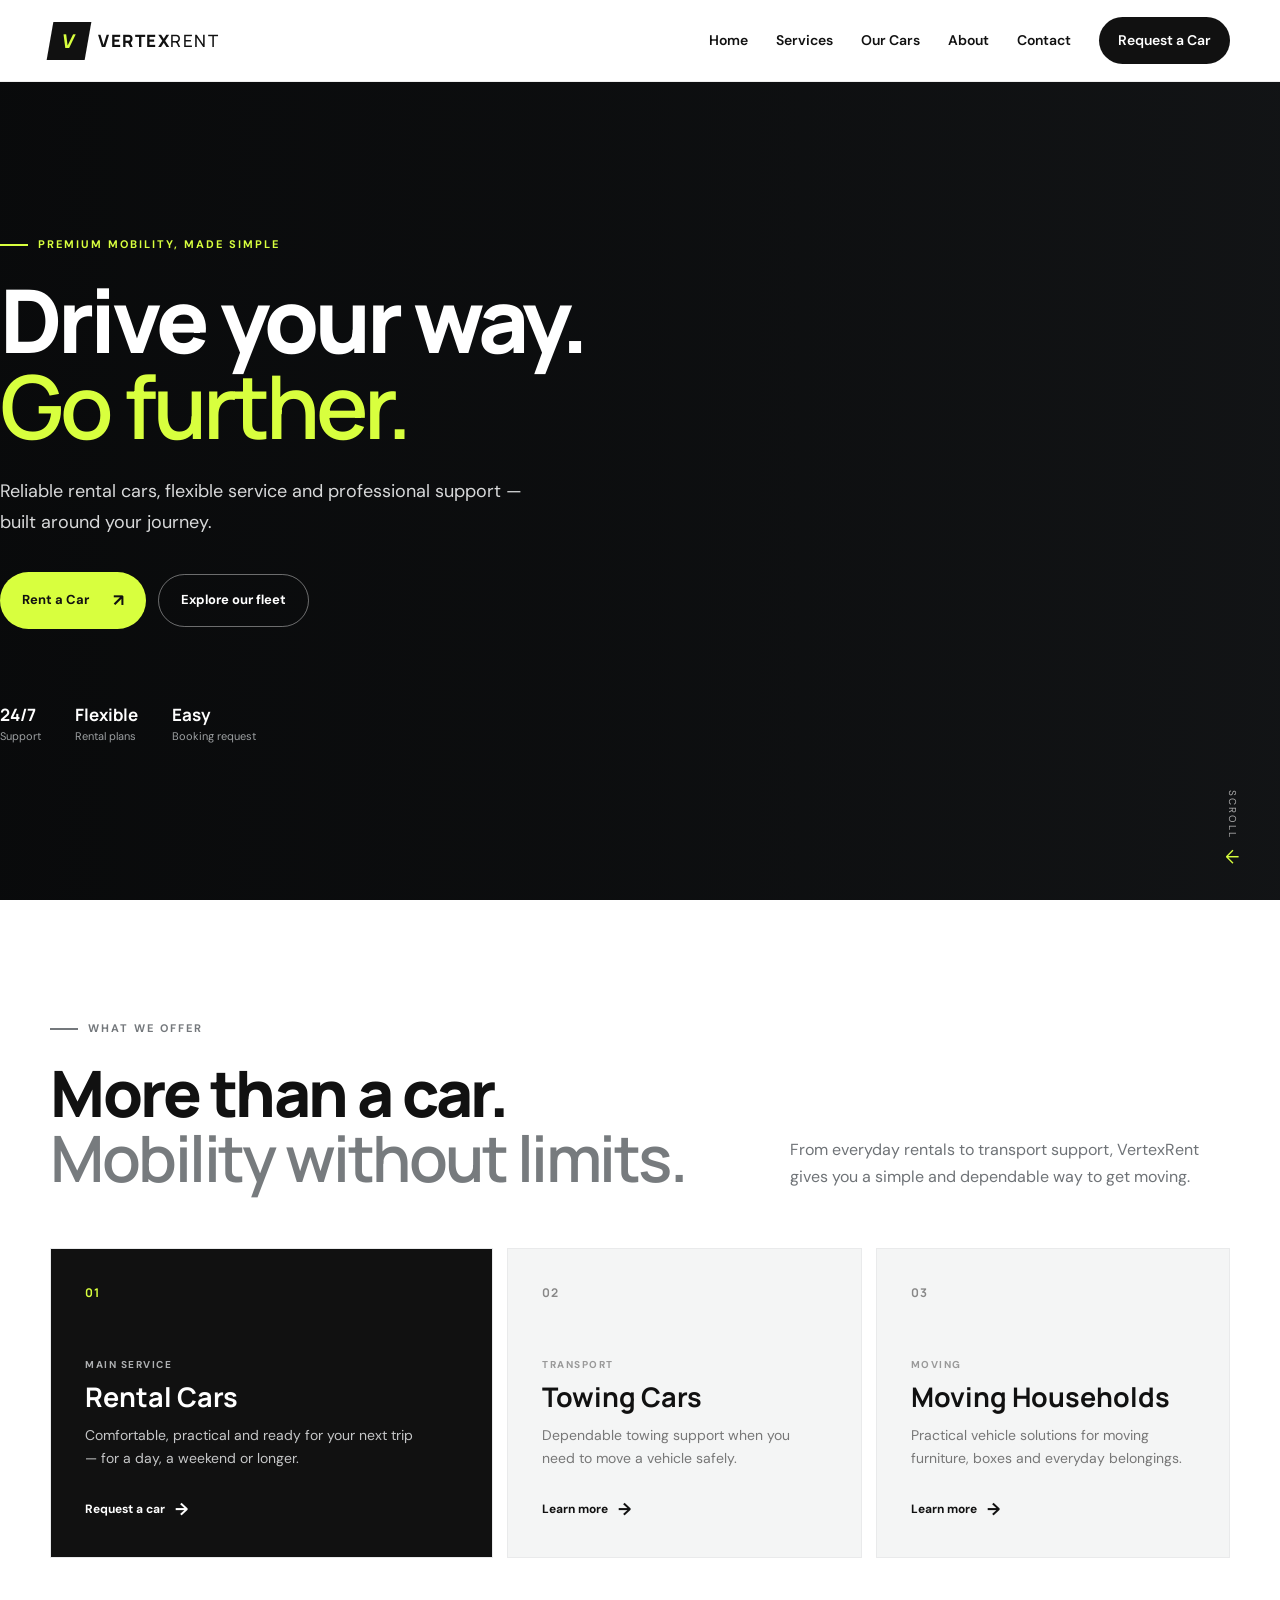
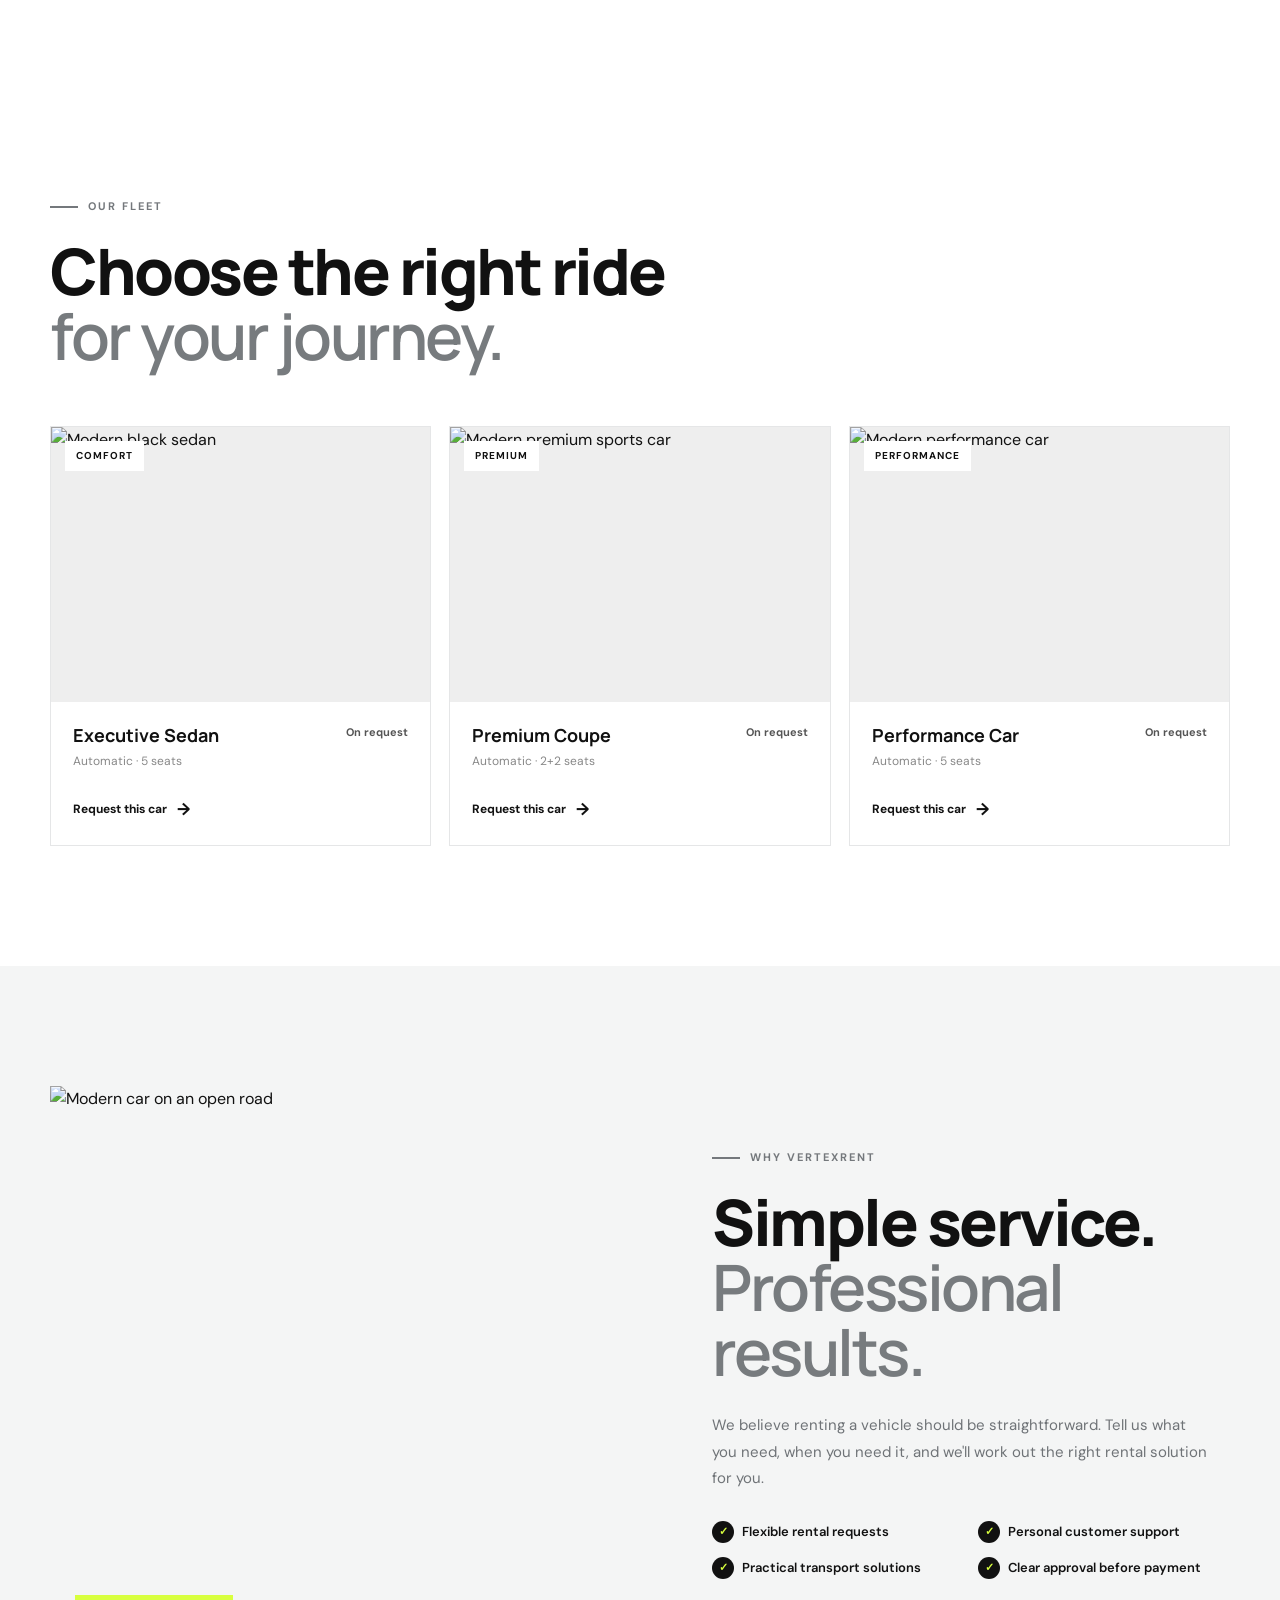
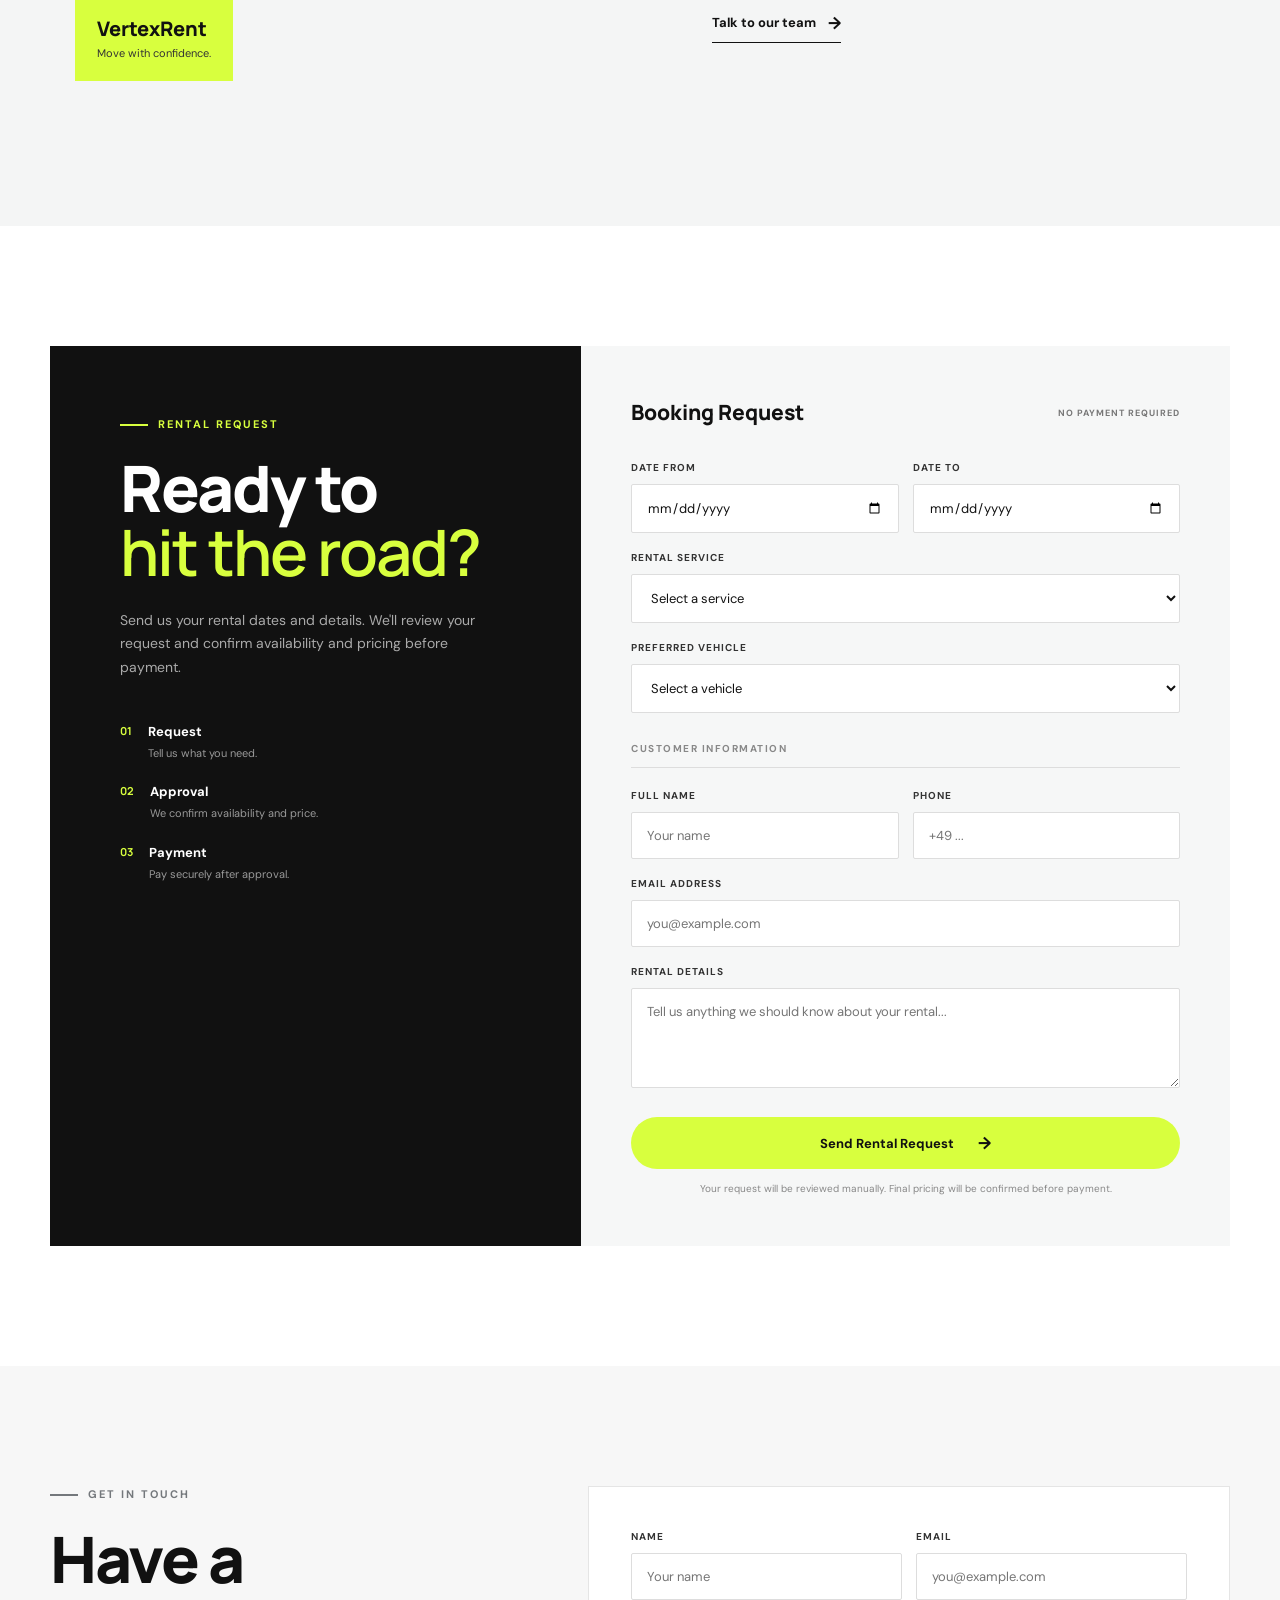
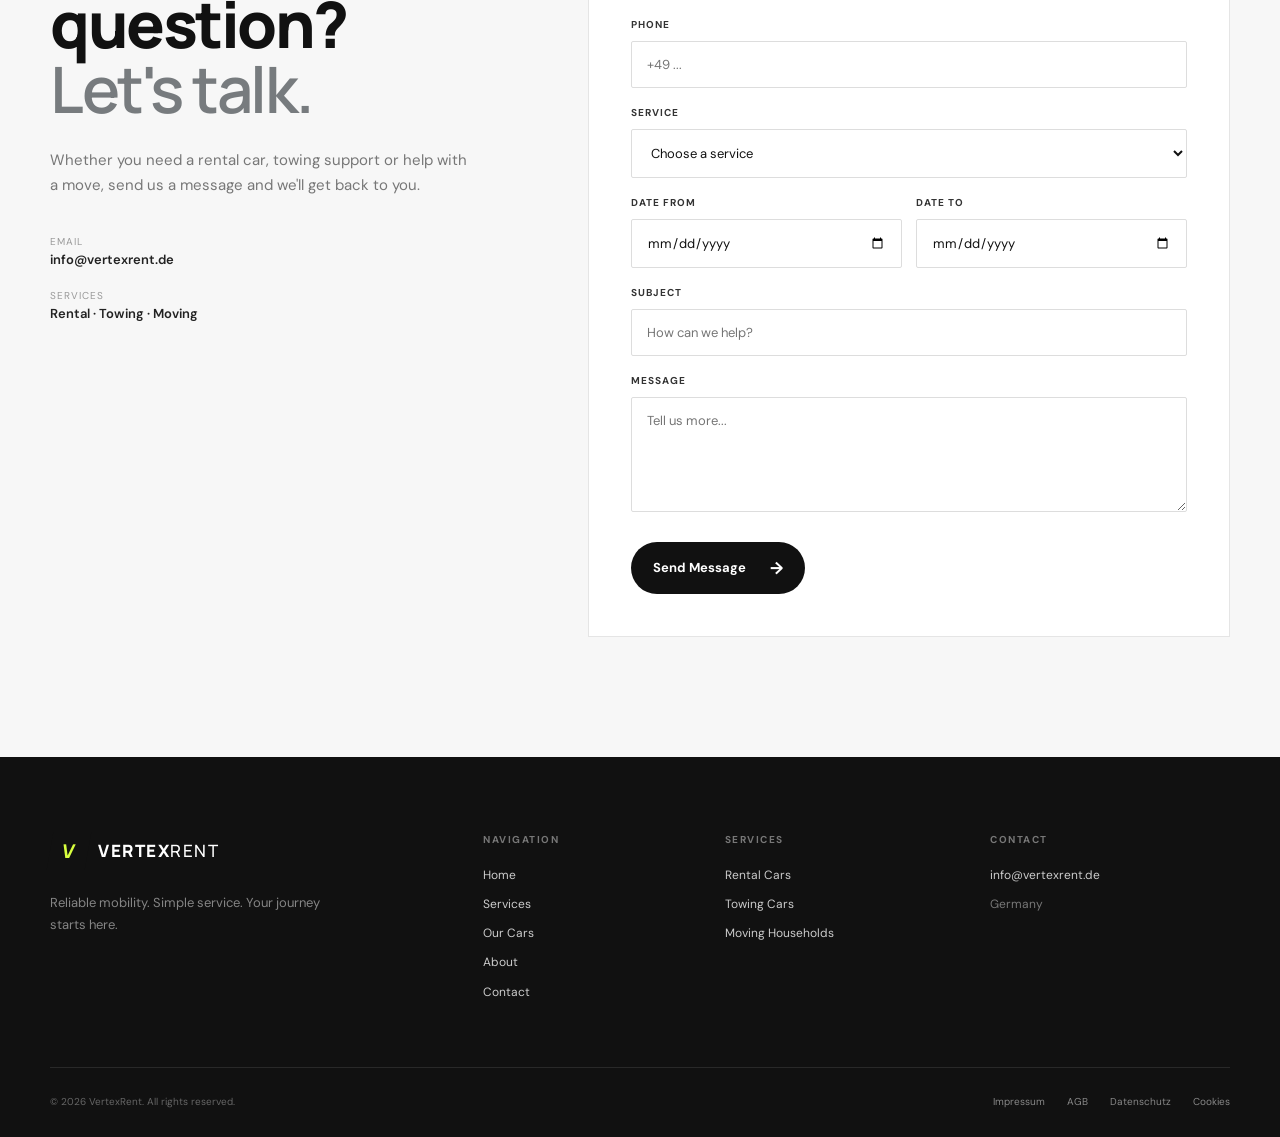
==== index.html @ fc428da4 "Add files via upload" ====
<!DOCTYPE html>
<html lang="en">

<head>

    <!-- 
         BASIC META
     -->

    <meta charset="UTF-8">

    <meta name="viewport"
          content="width=device-width, initial-scale=1.0">

    <meta http-equiv="X-UA-Compatible"
          content="IE=edge">


    <!-- 
         SEO
     -->

    <title>VertexRent | Premium Car Rental & Mobility Services</title>

    <meta name="description"
          content="VertexRent offers reliable car rental, towing and household moving services with flexible rental solutions and professional support.">

    <meta name="keywords"
          content="car rental, rent a car, vehicle rental, towing cars, moving household, VertexRent">

    <meta name="author"
          content="VertexRent">

    <meta name="robots"
          content="index, follow">

    <meta name="googlebot"
          content="index, follow">


    <!-- 
         CANONICAL URL
     -->

    <link rel="canonical"
          href="https://vertexrent.de/">


    <!-- 
         FAVICON
     -->

    <link rel="icon"
          type="image/png"
          href="images/favicon.png">


    <!-- 
         GOOGLE FONTS
     -->

    <link rel="preconnect"
          href="https://fonts.googleapis.com">

    <link rel="preconnect"
          href="https://fonts.gstatic.com"
          crossorigin>

    <link href="https://fonts.googleapis.com/css2?family=DM+Sans:wght@400;500;600;700&family=Manrope:wght@600;700;800&display=swap"
          rel="stylesheet">


    <!-- 
         OPEN GRAPH
         Facebook / WhatsApp / LinkedIn
          -->

    <meta property="og:type"
          content="website">

    <meta property="og:title"
          content="VertexRent | Premium Car Rental & Mobility Services">

    <meta property="og:description"
          content="Reliable car rental, towing and moving services from VertexRent.">

    <meta property="og:url"
          content="https://vertexrent.de/">

    <meta property="og:site_name"
          content="VertexRent">

    <meta property="og:image"
          content="https://vertexrent.de/images/og-image.jpg">


    <!--  TWITTER / X CARD -->

    <meta name="twitter:card"
          content="summary_large_image">

    <meta name="twitter:title"
          content="VertexRent | Premium Car Rental & Mobility Services">

    <meta name="twitter:description"
          content="Reliable car rental, towing and moving services from VertexRent.">

    <meta name="twitter:image"
          content="https://vertexrent.de/images/og-image.jpg">


    <!-- 
         WEBSITE CSS
    -->

    <link rel="stylesheet"
          href="style.css">

    <link rel="stylesheet"
          href="responsive.css">

</head>


<body>

    <!-- Website content will be added here -->
  <!-- =========================
         HEADER
    ========================== -->

    <header class="site-header">

        <div class="container nav-wrapper">

            <!-- Logo -->
            <a href="#home" class="logo" aria-label="VertexRent Home">

                <span class="logo-mark">V</span>

                <span class="logo-text">
                    VERTEX<span>RENT</span>
                </span>

            </a>


            <!-- Navigation -->
            <nav class="main-nav" aria-label="Main Navigation">

                <a href="#home">Home</a>

                <a href="#services">Services</a>

                <a href="#fleet">Our Cars</a>

                <a href="#about">About</a>

                <a href="#contact">Contact</a>

                <a href="#booking" class="nav-cta">
                    Request a Car
                </a>

            </nav>


            <!-- Mobile Menu Button -->
            <button
                class="menu-toggle"
                type="button"
                aria-label="Open navigation menu"
                aria-expanded="false">

                <span></span>
                <span></span>
                <span></span>

            </button>

        </div>

    </header>


     <!-- =========================
         MAIN CONTENT
    ========================== -->

    <main id="main-content">

     <section class="hero" id="home">

        <!-- Background Image -->
        <div class="hero-background"></div>


        <div class="container hero-container">

            <div class="hero-content">

                <!-- Small Label -->
                <p class="eyebrow hero-eyebrow">
                    <span></span>
                    Premium mobility, made simple
                </p>


                <!-- Main Heading -->
                <h1>
                    Drive your way.
                    <br>
                    <em>Go further.</em>
                </h1>


                <!-- Description -->
                <p class="hero-description">
                    Reliable rental cars, flexible service and
                    professional support — built around your journey.
                </p>


                <!-- Buttons -->
                <div class="hero-actions">

                    <a href="#booking" class="btn btn-primary">
                        Rent a Car
                        <span>↗</span>
                    </a>

                    <a href="#fleet" class="btn btn-outline">
                        Explore our fleet
                    </a>

                </div>


                <!-- Trust Information -->
                <div class="hero-trust">

                    <div class="trust-item">

                        <strong>24/7</strong>

                        <span>
                            Support
                        </span>

                    </div>


                    <div class="trust-item">

                        <strong>Flexible</strong>

                        <span>
                            Rental plans
                        </span>

                    </div>


                    <div class="trust-item">

                        <strong>Easy</strong>

                        <span>
                            Booking request
                        </span>

                    </div>

                </div>

            </div>

        </div>


        <!-- Scroll Indicator -->

        <div class="hero-scroll">

            <span>SCROLL</span>

            <strong>↓</strong>

        </div>

    </section>


    <!-- =========================
     SERVICES SECTION
========================= -->

<section class="services section" id="services">

    <div class="container">

        <!-- Section Heading -->

        <div class="section-heading services-heading">

            <div>

                <p class="eyebrow">
                    <span></span>
                    What we offer
                </p>

                <h2>
                    More than a car.
                    <br>
                    <em>Mobility without limits.</em>
                </h2>

            </div>


            <p class="section-intro">

                From everyday rentals to transport support,
                VertexRent gives you a simple and dependable
                way to get moving.

            </p>

        </div>


        <!-- Services Cards -->

        <div class="service-grid">


            <!-- Rental Cars -->

            <article class="service-card service-card-main">

                <div class="service-number">
                    01
                </div>


                <div class="service-content">

                    <p class="service-label">
                        Main service
                    </p>

                    <h3>
                        Rental Cars
                    </h3>

                    <p>
                        Comfortable, practical and ready for
                        your next trip — for a day, a weekend
                        or longer.
                    </p>

                    <a href="#booking" class="service-link">
                        Request a car
                        <span>&rarr;</span>
                        
                    </a>

                </div>

            </article>


            <!-- Towing Cars -->

            <article class="service-card">

                <div class="service-number">
                    02
                </div>


                <div class="service-content">

                    <p class="service-label">
                        Transport
                    </p>

                    <h3>
                        Towing Cars
                    </h3>

                    <p>
                        Dependable towing support when you
                        need to move a vehicle safely.
                    </p>

                    <a href="#contact" class="service-link">
                        Learn more
                        <span>&rarr;</span>
                        
                    </a>

                </div>

            </article>


            <!-- Moving Households -->

            <article class="service-card">

                <div class="service-number">
                    03
                </div>


                <div class="service-content">

                    <p class="service-label">
                        Moving
                    </p>

                    <h3>
                        Moving Households
                    </h3>

                    <p>
                        Practical vehicle solutions for moving
                        furniture, boxes and everyday belongings.
                    </p>

                    <a href="#contact" class="service-link">
                        Learn more
                        <span>&rarr;</span>

                    </a>

                </div>

            </article>


        </div>

    </div>

</section>


<!-- =========================
     OUR FLEET SECTION
========================= -->

<section class="fleet section" id="fleet">

    <div class="container">

        <!-- Section Heading -->

        <div class="section-heading">

            <p class="eyebrow">
                <span></span>
                Our Fleet
            </p>

            <h2>
                Choose the right ride
                <br>
                <em>for your journey.</em>
            </h2>

        </div>


        <!-- Cars Grid -->

        <div class="car-grid">


            <!-- Car 01 -->

            <article class="car-card">

                <div class="car-image">

                    <img
                        src="https://images.unsplash.com/photo-1555215695-3004980ad54e?auto=format&fit=crop&w=1200&q=85"
                        alt="Modern black sedan">

                    <span class="car-tag">
                        Comfort
                    </span>

                </div>


                <div class="car-info">

                    <div class="car-main-info">

                        <div>

                            <h3>
                                Executive Sedan
                            </h3>

                            <p>
                                Automatic · 5 seats
                            </p>

                        </div>

                        <span class="car-price">
                            On request
                        </span>

                    </div>


                    <a href="#booking" class="car-link">
                        Request this car
                        <span>→</span>
                    </a>

                </div>

            </article>


            <!-- Car 02 -->

            <article class="car-card">

                <div class="car-image">

                    <img
                        src="https://images.unsplash.com/photo-1542362567-b07e54358753?auto=format&fit=crop&w=1200&q=85"
                        alt="Modern premium sports car">

                    <span class="car-tag">
                        Premium
                    </span>

                </div>


                <div class="car-info">

                    <div class="car-main-info">

                        <div>

                            <h3>
                                Premium Coupe
                            </h3>

                            <p>
                                Automatic · 2+2 seats
                            </p>

                        </div>

                        <span class="car-price">
                            On request
                        </span>

                    </div>


                    <a href="#booking" class="car-link">
                        Request this car
                        <span>→</span>
                    </a>

                </div>

            </article>


            <!-- Car 03 -->

            <article class="car-card">

                <div class="car-image">

                    <img
                        src="https://images.unsplash.com/photo-1503376780353-7e6692767b70?auto=format&fit=crop&w=1200&q=85"
                        alt="Modern performance car">

                    <span class="car-tag">
                        Performance
                    </span>

                </div>


                <div class="car-info">

                    <div class="car-main-info">

                        <div>

                            <h3>
                                Performance Car
                            </h3>

                            <p>
                                Automatic · 5 seats
                            </p>

                        </div>

                        <span class="car-price">
                            On request
                        </span>

                    </div>


                    <a href="#booking" class="car-link">
                        Request this car
                        <span>→</span>
                    </a>

                </div>

            </article>


        </div>

    </div>

</section>


<!-- =========================
     ABOUT SECTION
========================= -->

<section class="about section" id="about">

    <div class="container about-grid">


        <!-- About Image -->

        <div class="about-image">

            <img
                src="https://images.unsplash.com/photo-1492144534655-ae79c964c9d7?auto=format&fit=crop&w=1400&q=85"
                alt="Modern car on an open road">

            <div class="about-badge">

                <strong>VertexRent</strong>

                <span>
                    Move with confidence.
                </span>

            </div>

        </div>


        <!-- About Content -->

        <div class="about-content">

            <p class="eyebrow">

                <span></span>

                Why VertexRent

            </p>


            <h2>

                Simple service.
                <br>

                <em>Professional results.</em>

            </h2>


            <p class="about-description">

                We believe renting a vehicle should be
                straightforward. Tell us what you need,
                when you need it, and we'll work out the
                right rental solution for you.

            </p>


            <!-- Benefits -->

            <ul class="benefits-list">

                <li>

                    <span class="benefit-icon">
                        ✓
                    </span>

                    <span>
                        Flexible rental requests
                    </span>

                </li>


                <li>

                    <span class="benefit-icon">
                        ✓
                    </span>

                    <span>
                        Personal customer support
                    </span>

                </li>


                <li>

                    <span class="benefit-icon">
                        ✓
                    </span>

                    <span>
                        Practical transport solutions
                    </span>

                </li>


                <li>

                    <span class="benefit-icon">
                        ✓
                    </span>

                    <span>
                        Clear approval before payment
                    </span>

                </li>

            </ul>


            <!-- Link -->

            <a href="#contact" class="about-link">

                Talk to our team

                <span>&rarr;</span>

            </a>

        </div>

    </div>

</section>



<!-- =========================
     BOOKING SECTION
========================= -->

<section class="booking section" id="booking">

    <div class="container">

        <div class="booking-box">

            <!-- =========================
                 BOOKING INTRO
            ========================== -->

            <div class="booking-content">

                <p class="eyebrow booking-eyebrow">

                    <span></span>

                    Rental Request

                </p>


                <h2>

                    Ready to
                    <br>

                    <em>hit the road?</em>

                </h2>


                <p class="booking-description">

                    Send us your rental dates and details.
                    We'll review your request and confirm
                    availability and pricing before payment.

                </p>


                <!-- Booking Process -->

                <div class="booking-steps">


                    <div class="booking-step">

                        <span>01</span>

                        <div>

                            <strong>
                                Request
                            </strong>

                            <p>
                                Tell us what you need.
                            </p>

                        </div>

                    </div>


                    <div class="booking-step">

                        <span>02</span>

                        <div>

                            <strong>
                                Approval
                            </strong>

                            <p>
                                We confirm availability
                                and price.
                            </p>

                        </div>

                    </div>


                    <div class="booking-step">

                        <span>03</span>

                        <div>

                            <strong>
                                Payment
                            </strong>

                            <p>
                                Pay securely after approval.
                            </p>

                        </div>

                    </div>


                </div>

            </div>


            <!-- =========================
                 BOOKING FORM
            ========================== -->

            <div class="booking-form-wrapper">

                <form class="booking-form" id="bookingForm">


                    <div class="form-heading">

                        <h3>
                            Booking Request
                        </h3>

                        <span>
                            No payment required
                        </span>

                    </div>


                    <!-- Dates -->

                    <div class="form-row">

                        <div class="form-group">

                            <label for="date-from">
                                Date From
                            </label>

                            <input
                                type="date"
                                id="date-from"
                                name="date-from"
                                required
                            >

                        </div>


                        <div class="form-group">

                            <label for="date-to">
                                Date To
                            </label>

                            <input
                                type="date"
                                id="date-to"
                                name="date-to"
                                required
                            >

                        </div>

                    </div>


                    <!-- Rental Details -->

                    <div class="form-group">

                        <label for="service">
                            Rental Service
                        </label>

                        <select
                            id="service"
                            name="service"
                            required
                        >

                            <option value="">
                                Select a service
                            </option>

                            <option value="rental-car">
                                Rental Car
                            </option>

                            <option value="towing">
                                Towing Car
                            </option>

                            <option value="moving">
                                Moving Household
                            </option>

                        </select>

                    </div>


                    <div class="form-group">

                        <label for="vehicle">
                            Preferred Vehicle
                        </label>

                        <select
                            id="vehicle"
                            name="vehicle"
                        >

                            <option value="">
                                Select a vehicle
                            </option>

                            <option value="executive-sedan">
                                Executive Sedan
                            </option>

                            <option value="premium-coupe">
                                Premium Coupe
                            </option>

                            <option value="performance-car">
                                Performance Car
                            </option>

                        </select>

                    </div>


                    <!-- Customer Information -->

                    <div class="form-section-title">

                        Customer Information

                    </div>


                    <div class="form-row">

                        <div class="form-group">

                            <label for="customer-name">
                                Full Name
                            </label>

                            <input
                                type="text"
                                id="customer-name"
                                name="customer-name"
                                placeholder="Your name"
                                required
                            >

                        </div>


                        <div class="form-group">

                            <label for="customer-phone">
                                Phone
                            </label>

                            <input
                                type="tel"
                                id="customer-phone"
                                name="customer-phone"
                                placeholder="+49 ..."
                                required
                            >

                        </div>

                    </div>


                    <div class="form-group">

                        <label for="customer-email">
                            Email Address
                        </label>

                        <input
                            type="email"
                            id="customer-email"
                            name="customer-email"
                            placeholder="you@example.com"
                            required
                        >

                    </div>


                    <!-- Additional Details -->

                    <div class="form-group">

                        <label for="rental-details">
                            Rental Details
                        </label>

                        <textarea
                            id="rental-details"
                            name="rental-details"
                            rows="4"
                            placeholder="Tell us anything we should know about your rental..."
                        ></textarea>

                    </div>


                    <!-- Submit -->

                    <button
                        type="submit"
                        class="btn btn-primary booking-submit"
                    >

                        Send Rental Request

                        <span>&rarr;</span>

                    </button>


                    <p class="form-note">

                        Your request will be reviewed manually.
                        Final pricing will be confirmed before payment.

                    </p>


                </form>

            </div>

        </div>

    </div>

</section>


<!-- =========================
     CONTACT SECTION
========================= -->

<section class="contact section" id="contact">

    <div class="container contact-grid">

        <!-- Contact Information -->

        <div class="contact-content">

            <p class="eyebrow">

                <span></span>

                Get in touch

            </p>


            <h2>

                Have a question?
                <br>

                <em>Let's talk.</em>

            </h2>


            <p class="contact-description">

                Whether you need a rental car, towing support
                or help with a move, send us a message and
                we'll get back to you.

            </p>


            <!-- Contact Details -->

            <div class="contact-details">

                <div class="contact-detail">

                    <span>
                        Email
                    </span>

                    <strong>
                        info@vertexrent.de
                    </strong>

                </div>


                <div class="contact-detail">

                    <span>
                        Services
                    </span>

                    <strong>
                        Rental · Towing · Moving
                    </strong>

                </div>

            </div>

        </div>


        <!-- Contact Form -->

        <div class="contact-form-wrapper">

            <form class="contact-form" id="contactForm">


                <!-- Name + Email -->

                <div class="form-row">

                    <div class="form-group">

                        <label for="contact-name">
                            Name
                        </label>

                        <input
                            type="text"
                            id="contact-name"
                            name="name"
                            placeholder="Your name"
                            required
                        >

                    </div>


                    <div class="form-group">

                        <label for="contact-email">
                            Email
                        </label>

                        <input
                            type="email"
                            id="contact-email"
                            name="email"
                            placeholder="you@example.com"
                            required
                        >

                    </div>

                </div>


                <!-- Phone -->

                <div class="form-group">

                    <label for="contact-phone">
                        Phone
                    </label>

                    <input
                        type="tel"
                        id="contact-phone"
                        name="phone"
                        placeholder="+49 ..."
                    >

                </div>


                <!-- Service -->

                <div class="form-group">

                    <label for="contact-service">
                        Service
                    </label>

                    <select
                        id="contact-service"
                        name="service"
                        required
                    >

                        <option value="">
                            Choose a service
                        </option>

                        <option value="rental">
                            Rental Cars
                        </option>

                        <option value="towing">
                            Towing Cars
                        </option>

                        <option value="moving">
                            Moving Households
                        </option>

                    </select>

                </div>


                <!-- Dates -->

                <div class="form-row">

                    <div class="form-group">

                        <label for="contact-date-from">
                            Date From
                        </label>

                        <input
                            type="date"
                            id="contact-date-from"
                            name="date-from"
                        >

                    </div>


                    <div class="form-group">

                        <label for="contact-date-to">
                            Date To
                        </label>

                        <input
                            type="date"
                            id="contact-date-to"
                            name="date-to"
                        >

                    </div>

                </div>


                <!-- Subject -->

                <div class="form-group">

                    <label for="contact-subject">
                        Subject
                    </label>

                    <input
                        type="text"
                        id="contact-subject"
                        name="subject"
                        placeholder="How can we help?"
                    >

                </div>


                <!-- Message -->

                <div class="form-group">

                    <label for="contact-message">
                        Message
                    </label>

                    <textarea
                        id="contact-message"
                        name="message"
                        rows="5"
                        placeholder="Tell us more..."
                    ></textarea>

                </div>


                <!-- Submit -->

                <button
                    type="submit"
                    class="btn btn-dark contact-submit"
                >

                    Send Message

                    <span>&rarr;</span>

                </button>


            </form>

        </div>

    </div>

</section>

    </main>


    <!-- =========================
     FOOTER
========================= -->

<footer class="site-footer">

    <div class="container">


        <!-- Footer Top -->

        <div class="footer-top">


            <!-- Brand -->

            <div class="footer-brand">

                <a href="#home" class="logo footer-logo">

                    <span class="logo-mark">V</span>

                    <span class="logo-text">
                        VERTEX<span>RENT</span>
                    </span>

                </a>


                <p>
                    Reliable mobility.
                    Simple service.
                    Your journey starts here.
                </p>

            </div>


            <!-- Navigation -->

            <div class="footer-column">

                <h4>
                    Navigation
                </h4>

                <a href="#home">
                    Home
                </a>

                <a href="#services">
                    Services
                </a>

                <a href="#fleet">
                    Our Cars
                </a>

                <a href="#about">
                    About
                </a>

                <a href="#contact">
                    Contact
                </a>

            </div>


            <!-- Services -->

            <div class="footer-column">

                <h4>
                    Services
                </h4>

                <a href="#booking">
                    Rental Cars
                </a>

                <a href="#contact">
                    Towing Cars
                </a>

                <a href="#contact">
                    Moving Households
                </a>

            </div>


            <!-- Contact -->

            <div class="footer-column">

                <h4>
                    Contact
                </h4>

                <a href="mailto:info@vertexrent.de">
                    info@vertexrent.de
                </a>

                <span class="footer-muted">
                    Germany
                </span>

            </div>


        </div>


        <!-- Footer Bottom -->

        <div class="footer-bottom">


            <p>
                © 2026 VertexRent.
                All rights reserved.
            </p>


            <!-- Legal -->

            <nav class="legal-links" aria-label="Legal">

                <a href="impressum.html">
                    Impressum
                </a>

                <a href="agb.html">
                    AGB
                </a>

                <a href="datenschutz.html">
                    Datenschutz
                </a>

                <a href="cookies.html">
                    Cookies
                </a>

            </nav>


        </div>

    </div>

</footer>


    <script src="script.js"></script>

</body>

</html>
---- style.css ----
/* ========
   GLOBAL RESET
======== */

* {
    margin: 0;
    padding: 0;
    box-sizing: border-box;
}

html {
    scroll-behavior: smooth;
}

body {
    font-family: "DM Sans", sans-serif;
    color: #111111;
    background: #ffffff;
    line-height: 1.6;
}

a {
    text-decoration: none;
    color: inherit;
}

button {
    font-family: inherit;
}


/* =========
   CONTAINER
========== */

.container {
    width: min(1180px, calc(100% - 48px));
    margin: 0 auto;
}


/* ============
   HEADER
 ===========*/

.site-header {
    width: 100%;
    height: 82px;

    background: #ffffff;

    border-bottom: 1px solid #eeeeee;

    position: sticky;
    top: 0;
    z-index: 1000;
}


/* 
   NAV WRAPPER 
   */

.nav-wrapper {
    height: 100%;

    display: flex;
    align-items: center;
    justify-content: space-between;
}


/* 
   LOGO
 */

.logo {
    display: flex;
    align-items: center;
    gap: 10px;

    font-family: "Manrope", sans-serif;

    font-size: 17px;
    font-weight: 800;

    letter-spacing: 1.5px;
}


/* Logo icon */

.logo-mark {
    width: 38px;
    height: 38px;

    display: grid;
    place-items: center;

    background: #111111;
    color: #d8ff3e;

    font-size: 19px;
    font-weight: 800;

    transform: skew(-10deg);
}


/* Logo text */

.logo-text {
    color: #111111;
}

.logo-text span {
    font-weight: 500;
}


/* 
   DESKTOP NAVIGATION
 */

.main-nav {
    display: flex;
    align-items: center;

    gap: 28px;

    font-size: 14px;
    font-weight: 600;
}

.main-nav a {
    transition: opacity 0.2s ease;
}

.main-nav a:hover {
    opacity: 0.55;
}


/* 
   NAV CTA
 */

.nav-cta {
    background: #111111;
    color: #ffffff;

    padding: 12px 19px;

    border-radius: 100px;

    transition:
        background 0.2s ease,
        transform 0.2s ease;
}

.nav-cta:hover {
    opacity: 1 !important;

    background: #222222;

    transform: translateY(-2px);
}


/* 
   MOBILE MENU BUTTON
*/

.menu-toggle {
    display: none;

    width: 42px;
    height: 42px;

    border: none;
    background: transparent;

    cursor: pointer;

    flex-direction: column;
    align-items: center;
    justify-content: center;

    gap: 5px;
}

.menu-toggle span {
    display: block;

    width: 24px;
    height: 2px;

    background: #111111;

    transition: 0.3s ease;
}


/* =========================
   HERO SECTION
========================= */

.hero {

    position: relative;

    min-height: calc(100vh - 82px);

    display: flex;

    align-items: center;

    overflow: hidden;

    background: #141618;

    color: #ffffff;
}


/* 
   HERO BACKGROUND
*/

.hero-background {

    position: absolute;

    inset: 0;

    background-image:

        linear-gradient(
            90deg,
            rgba(8, 9, 10, 0.90) 0%,
            rgba(8, 9, 10, 0.65) 45%,
            rgba(8, 9, 10, 0.18) 100%
        ),

        url("https://images.unsplash.com/photo-1494905998402-395d579af36f?auto=format&fit=crop&w=2200&q=90");

    background-position: center;

    background-size: cover;

    background-repeat: no-repeat;

    z-index: 0;
}


/* 
   HERO CONTAINER
 */

.hero-container {

    position: relative;

    z-index: 1;

    width: 100%;

    padding-top: 100px;

    padding-bottom: 100px;
}


/* 
   HERO CONTENT
 */

.hero-content {

    max-width: 720px;
}


/* 
   EYEBROW
 */

.eyebrow {

    display: flex;

    align-items: center;

    gap: 10px;

    text-transform: uppercase;

    letter-spacing: 2px;

    font-size: 11px;

    font-weight: 700;

    color: #74787c;

    margin-bottom: 22px;
}


.eyebrow span {

    display: block;

    width: 28px;

    height: 2px;

    background: currentColor;
}


.hero-eyebrow {

    color: #d8ff3e;
}


/* 
   HERO HEADING
 */

.hero h1 {

    font-family: "Manrope", sans-serif;

    font-size: clamp(48px, 7vw, 88px);

    line-height: 0.98;

    letter-spacing: -4px;

    font-weight: 800;

    margin-bottom: 28px;
}


.hero h1 em {

    font-style: normal;

    color: #d8ff3e;

    font-weight: 600;
}


/* 
   HERO DESCRIPTION
 */

.hero-description {

    max-width: 540px;

    font-size: 18px;

    line-height: 1.7;

    color: #d8d9da;

    margin-bottom: 34px;
}


/* 
   HERO BUTTONS
 */

.hero-actions {

    display: flex;

    align-items: center;

    gap: 12px;

    flex-wrap: wrap;
}


.btn {

    display: inline-flex;

    align-items: center;

    justify-content: center;

    gap: 24px;

    border-radius: 100px;

    padding: 15px 22px;

    font-family: "DM Sans", sans-serif;

    font-size: 13px;

    font-weight: 700;

    transition:
        transform 0.25s ease,
        background 0.25s ease,
        box-shadow 0.25s ease;
}


.btn span {

    font-size: 17px;
}


/* Primary */

.btn-primary {

    background: #d8ff3e;

    color: #111111;
}


.btn-primary:hover {

    transform: translateY(-2px);

    box-shadow:
        0 12px 25px rgba(216, 255, 62, 0.18);
}


/* Outline */

.btn-outline {

    border: 1px solid rgba(255, 255, 255, 0.40);

    color: #ffffff;

    background: transparent;
}


.btn-outline:hover {

    background: #ffffff;

    color: #111111;
}


/* 
   HERO TRUST
*/

.hero-trust {

    display: flex;

    gap: 34px;

    margin-top: 72px;
}


.trust-item {

    display: flex;

    flex-direction: column;
}


.trust-item strong {

    font-family: "Manrope", sans-serif;

    font-size: 17px;

    font-weight: 700;
}


.trust-item span {

    font-size: 11px;

    color: #9da0a2;
}


/* 
   SCROLL INDICATOR
 */

.hero-scroll {

    position: absolute;

    right: 34px;

    bottom: 34px;

    z-index: 2;

    display: flex;

    align-items: center;

    gap: 10px;

    color: #aaa;

    font-size: 10px;

    letter-spacing: 2px;

    writing-mode: vertical-rl;
}


.hero-scroll strong {

    color: #d8ff3e;

    font-size: 18px;

    font-weight: 400;
}


/* =========================
   SERVICES SECTION
========================= */

.services {
    background: #ffffff;
}


/* 
   GENERAL SECTION
 */

.section {
    padding: 120px 0;
}


/* 
   SECTION HEADING
 */

.section-heading {
    margin-bottom: 58px;
}


.services-heading {

    display: grid;

    grid-template-columns: 1.2fr 0.8fr;

    gap: 80px;

    align-items: end;
}


.section-heading h2 {

    font-family: "Manrope", sans-serif;

    font-size: clamp(38px, 5vw, 64px);

    line-height: 1.02;

    letter-spacing: -2.5px;

    font-weight: 800;
}


.section-heading h2 em {

    font-style: normal;

    font-weight: 600;

    color: #777b7e;
}


.section-intro {

    color: #6f7377;

    max-width: 430px;

    font-size: 16px;

    line-height: 1.7;
}


/* 
   SERVICE GRID
 */

.service-grid {

    display: grid;

    grid-template-columns:
        1.25fr 1fr 1fr;

    gap: 14px;
}


/* 
   SERVICE CARD
 */

.service-card {

    min-height: 310px;

    padding: 34px;

    background: #f4f5f5;

    border: 1px solid #e9eaeb;

    display: flex;

    flex-direction: column;

    justify-content: space-between;

    transition:
        transform 0.3s ease,
        background 0.3s ease;
}


.service-card:hover {

    transform: translateY(-5px);

    background: #eeeeee;
}


/* 
   MAIN SERVICE CARD
 */

.service-card-main {

    background: #111111;

    color: #ffffff;
}


.service-card-main:hover {

    background: #171717;
}


/* 
   NUMBER
 */

.service-number {

    font-family: "Manrope", sans-serif;

    font-size: 12px;

    font-weight: 700;

    letter-spacing: 1px;

    color: #888888;
}


.service-card-main .service-number {

    color: #d8ff3e;
}


/* 
   SERVICE CONTENT
= */

.service-content {

    margin-top: auto;
}


.service-label {

    text-transform: uppercase;

    letter-spacing: 1.5px;

    font-size: 10px;

    font-weight: 700;

    color: #999999;

    margin-bottom: 8px;
}


.service-card-main .service-label {

    color: #aeb0b2;
}


.service-card h3 {

    font-family: "Manrope", sans-serif;

    font-size: 27px;

    line-height: 1.15;

    margin-bottom: 12px;
}


.service-card p:not(.service-label) {

    max-width: 330px;

    color: #777777;

    font-size: 14px;

    line-height: 1.65;
}


.service-card-main p:not(.service-label) {

    color: #c6c7c8;
}


/* 
   SERVICE LINK
 */

.service-link {

    display: inline-flex;

    align-items: center;

    gap: 10px;

    margin-top: 26px;

    font-size: 12px;

    font-weight: 700;
}


.service-link span {

    font-size: 17px;

    transition: transform 0.2s ease;
}


.service-link:hover span {

    transform: translateX(5px);
}


/* =========================
   FLEET SECTION
========================= */

.fleet {
    background: #ffffff;
}


/* =========================
   CAR GRID
========================= */

.car-grid {

    display: grid;

    grid-template-columns:
        repeat(3, 1fr);

    gap: 18px;
}


/* 
   CAR CAR 
   */


.car-card {

    background: #ffffff;

    border: 1px solid #e5e6e7;

    overflow: hidden;

    transition:
        transform 0.3s ease,
        box-shadow 0.3s ease;
}


.car-card:hover {

    transform: translateY(-5px);

    box-shadow:
        0 15px 35px rgba(0, 0, 0, 0.08);
}


/* 
   CAR IMAGE
 */

.car-image {

    height: 275px;

    position: relative;

    overflow: hidden;

    background: #eeeeee;
}


.car-image img {

    width: 100%;

    height: 100%;

    object-fit: cover;

    transition:
        transform 0.5s ease;
}


.car-card:hover .car-image img {

    transform: scale(1.05);
}


/* 
   CAR TAG
*/

.car-tag {

    position: absolute;

    top: 14px;

    left: 14px;

    background: #ffffff;

    color: #111111;

    padding: 7px 11px;

    font-size: 10px;

    text-transform: uppercase;

    letter-spacing: 1px;

    font-weight: 700;
}


/* 
   CAR INFO
 */

.car-info {

    padding: 22px;
}


.car-main-info {

    display: flex;

    justify-content: space-between;

    align-items: flex-start;

    gap: 15px;
}


.car-info h3 {

    font-family: "Manrope", sans-serif;

    font-size: 18px;

    line-height: 1.3;
}


.car-info p {

    font-size: 12px;

    color: #888888;

    margin-top: 4px;
}


.car-price {

    font-size: 11px;

    font-weight: 700;

    white-space: nowrap;

    color: #555555;
}


/* 
   CAR LINK
 */

.car-link {

    display: inline-flex;

    align-items: center;

    gap: 10px;

    margin-top: 25px;

    font-size: 12px;

    font-weight: 700;
}


.car-link span {

    font-size: 17px;

    transition:
        transform 0.2s ease;
}


.car-link:hover span {

    transform: translateX(5px);
}


/* =========================
   ABOUT SECTION
========================= */

.about {

    background: #f4f5f5;
}


/* 
   ABOUT GRID
 */

.about-grid {

    display: grid;

    grid-template-columns:
        1.05fr 0.95fr;

    gap: 90px;

    align-items: center;
}


/*
   ABOUT IMAGE
*/

.about-image {

    height: 620px;

    position: relative;

    overflow: hidden;
}


.about-image img {

    width: 100%;

    height: 100%;

    object-fit: cover;
}


/* 
   IMAGE BADGE
*/

.about-badge {

    position: absolute;

    left: 25px;

    bottom: 25px;

    background: #d8ff3e;

    padding: 18px 22px;

    display: flex;

    flex-direction: column;
}


.about-badge strong {

    font-family: "Manrope", sans-serif;

    font-size: 20px;

    font-weight: 800;
}


.about-badge span {

    font-size: 11px;

    color: #333333;
}


/* 
   ABOUT CONTENT
 */

.about-content h2 {

    font-family: "Manrope", sans-serif;

    font-size: clamp(38px, 5vw, 64px);

    line-height: 1.02;

    letter-spacing: -2.5px;

    font-weight: 800;
}


.about-content h2 em {

    font-style: normal;

    color: #777b7e;

    font-weight: 600;
}


.about-description {

    max-width: 500px;

    color: #6f7377;

    margin: 28px 0;

    font-size: 15px;

    line-height: 1.75;
}


/*
   BENEFITS
 */

.benefits-list {

    list-style: none;

    display: grid;

    grid-template-columns: 1fr 1fr;

    gap: 14px;

    margin: 30px 0;
}


.benefits-list li {

    display: flex;

    align-items: center;

    font-size: 13px;

    font-weight: 600;
}


.benefit-icon {

    width: 22px;

    height: 22px;

    flex-shrink: 0;

    display: grid;

    place-items: center;

    margin-right: 8px;

    border-radius: 50%;

    background: #111111;

    color: #d8ff3e;

    font-size: 11px;
}


/* 
   ABOUT LINK
 */

.about-link {

    display: inline-flex;

    align-items: center;

    gap: 12px;

    font-size: 13px;

    font-weight: 700;

    border-bottom: 1px solid #111111;

    padding-bottom: 5px;
}


.about-link span {

    font-size: 17px;

    transition:
        transform 0.2s ease;
}


.about-link:hover span {

    transform: translateX(5px);
}


/* =========================
   BOOKING SECTION
========================= */

.booking {
    background: #ffffff;
}


/* =========================
   BOOKING BOX
========================= */

.booking-box {

    display: grid;

    grid-template-columns:
        0.9fr 1.1fr;

    background: #111111;

    color: #ffffff;

    overflow: hidden;
}


/* 
   BOOKING CONTENT
 */

.booking-content {

    padding: 70px;
}


.booking-eyebrow {
    color: #d8ff3e;
}


.booking-content h2 {

    font-family: "Manrope", sans-serif;

    font-size: clamp(42px, 5vw, 66px);

    line-height: 1;

    letter-spacing: -2px;

    font-weight: 800;
}


.booking-content h2 em {

    font-style: normal;

    color: #d8ff3e;

    font-weight: 600;
}


.booking-description {

    max-width: 400px;

    color: #aaaaaa;

    margin: 25px 0 42px;

    font-size: 14px;

    line-height: 1.7;
}


/* 
   BOOKING STEPS
 */

.booking-steps {

    display: flex;

    flex-direction: column;

    gap: 20px;
}


.booking-step {

    display: flex;

    align-items: flex-start;

    gap: 16px;
}


.booking-step > span {

    color: #d8ff3e;

    font-family: "Manrope", sans-serif;

    font-size: 11px;

    font-weight: 700;
}


.booking-step strong {

    display: block;

    color: #ffffff;

    font-size: 13px;
}


.booking-step p {

    color: #999999;

    font-size: 11px;

    margin-top: 2px;
}


/* 
   FORM WRAPPER
    */

.booking-form-wrapper {

    background: #f6f7f7;

    color: #111111;

    padding: 50px;
}


/* 
   FORM
 */

.booking-form {

    width: 100%;
}


/* 
   FORM HEADING
 */

.form-heading {

    display: flex;

    justify-content: space-between;

    align-items: center;

    gap: 20px;

    margin-bottom: 30px;
}


.form-heading h3 {

    font-family: "Manrope", sans-serif;

    font-size: 21px;

    font-weight: 800;
}


.form-heading span {

    font-size: 9px;

    color: #777777;

    text-transform: uppercase;

    letter-spacing: 1px;

    font-weight: 700;
}


/* 
   FORM ROW
 */

.form-row {

    display: grid;

    grid-template-columns:
        1fr 1fr;

    gap: 14px;
}


/* 
   FORM GROUP
    */

.form-group {

    margin-bottom: 17px;
}


.form-group label {

    display: block;

    font-size: 10px;

    text-transform: uppercase;

    letter-spacing: 1px;

    font-weight: 700;

    color: #333333;

    margin-bottom: 8px;
}


.form-group input,
.form-group select,
.form-group textarea {

    width: 100%;

    border: 1px solid #dddddd;

    background: #ffffff;

    padding: 14px 15px;

    border-radius: 2px;

    font-family: "DM Sans", sans-serif;

    font-size: 13px;

    color: #111111;

    outline: none;

    transition:
        border-color 0.2s ease;
}


.form-group input:focus,
.form-group select:focus,
.form-group textarea:focus {

    border-color: #111111;
}


.form-group textarea {

    resize: vertical;

    min-height: 100px;
}


/* 
   FORM SECTION TITLE
*/

.form-section-title {

    font-size: 10px;

    text-transform: uppercase;

    letter-spacing: 1.5px;

    font-weight: 700;

    color: #888888;

    border-bottom: 1px solid #dddddd;

    padding-bottom: 10px;

    margin: 28px 0 20px;
}


/* 
   BOOKING BUTTON
 */

.booking-submit {

    width: 100%;

    border: none;

    cursor: pointer;

    margin-top: 5px;
}


/* 
   FORM NOTE
 */

.form-note {

    text-align: center;

    color: #888888;

    font-size: 10px;

    line-height: 1.5;

    margin-top: 12px;
}



/* =========================
   CONTACT SECTION
========================= */

.contact {

    background: #f7f7f7;
}


/* 
   CONTACT GRID
= */

.contact-grid {

    display: grid;

    grid-template-columns:
        0.8fr 1.2fr;

    gap: 110px;

    align-items: start;
}


/* 
   CONTACT CONTENT
 */

.contact-content h2 {

    font-family: "Manrope", sans-serif;

    font-size: clamp(38px, 5vw, 64px);

    line-height: 1.02;

    letter-spacing: -2.5px;

    font-weight: 800;
}


.contact-content h2 em {

    font-style: normal;

    color: #777b7e;

    font-weight: 600;
}


.contact-description {

    max-width: 420px;

    color: #777777;

    margin: 26px 0 35px;

    font-size: 15px;

    line-height: 1.7;
}


/* 
   CONTACT DETAILS
 */

.contact-details {

    display: flex;

    flex-direction: column;

    gap: 18px;
}


.contact-detail {

    display: flex;

    flex-direction: column;
}


.contact-detail span {

    font-size: 10px;

    text-transform: uppercase;

    letter-spacing: 1px;

    color: #999999;
}


.contact-detail strong {

    font-size: 13px;

    font-weight: 600;

    color: #222222;
}


/* 
   CONTACT FORM
 */

.contact-form-wrapper {

    background: #ffffff;

    border: 1px solid #e5e5e5;

    padding: 42px;
}


.contact-form {

    width: 100%;
}


/* 
   DARK BUTTON
 */

.btn-dark {

    display: inline-flex;

    align-items: center;

    justify-content: center;

    gap: 24px;

    background: #111111;

    color: #ffffff;

    border: none;

    cursor: pointer;
}


.btn-dark:hover {

    background: #292929;
}


.contact-submit {

    margin-top: 5px;
}



/* =========================
   FOOTER
========================= */

.site-footer {

    background: #111111;

    color: #ffffff;

    padding-top: 75px;
}


/* 
   FOOTER TOP
 */

.footer-top {

    display: grid;

    grid-template-columns:
        1.6fr
        0.8fr
        0.9fr
        1fr;

    gap: 50px;

    padding-bottom: 65px;
}


/* 
   FOOTER BRAND
 */

.footer-brand p {

    max-width: 280px;

    color: #858585;

    font-size: 13px;

    line-height: 1.7;

    margin-top: 22px;
}


/* Footer logo */

.footer-logo {

    color: #ffffff;
}


.footer-logo .logo-text {

    color: #ffffff;
}


/*
   FOOTER COLUMNS
 */

.footer-column {

    display: flex;

    flex-direction: column;

    align-items: flex-start;

    gap: 10px;
}


.footer-column h4 {

    font-size: 10px;

    text-transform: uppercase;

    letter-spacing: 1.5px;

    color: #777777;

    margin-bottom: 8px;
}


.footer-column a {

    font-size: 12px;

    color: #cccccc;

    transition:
        color 0.2s ease;
}


.footer-column a:hover {

    color: #d8ff3e;
}


.footer-muted {

    font-size: 12px;

    color: #777777;
}


/* 
   FOOTER BOTTOM
 */

.footer-bottom {

    min-height: 70px;

    border-top: 1px solid #292929;

    display: flex;

    align-items: center;

    justify-content: space-between;

    gap: 20px;
}


.footer-bottom p {

    color: #666666;

    font-size: 10px;
}


/* 
   LEGAL LINKS
 */

.legal-links {

    display: flex;

    align-items: center;

    gap: 22px;
}


.legal-links a {

    color: #888888;

    font-size: 10px;

    transition:
        color 0.2s ease;
}


.legal-links a:hover {

    color: #ffffff;
}
---- responsive.css ----
/* =========================
   TABLET
========================= */

@media (max-width: 900px) {

    .main-nav {
        gap: 16px;
    }

}


/* =========================
   MOBILE
========================= */

@media (max-width: 700px) {

    .container {
        width: min(100% - 30px, 1180px);
    }


    .site-header {
        height: 70px;
    }


    .menu-toggle {
        display: flex;
    }


    .main-nav {

        position: absolute;

        top: 70px;
        left: 0;
        right: 0;

        background: #ffffff;

        display: none;

        flex-direction: column;

        align-items: stretch;

        gap: 0;

        padding: 20px 25px;

        border-bottom: 1px solid #eeeeee;
    }


    .main-nav.open {
        display: flex;
    }


    .main-nav a {
        padding: 10px 0;
    }


    .main-nav .nav-cta {
        text-align: center;

        margin-top: 8px;
    }

}


/* =========================
   HERO RESPONSIVE
========================= */

@media (max-width: 700px) {

    .hero {

        min-height: calc(100vh - 70px);
    }


    .hero-container {

        padding-top: 70px;

        padding-bottom: 70px;
    }


    .hero h1 {

        font-size: clamp(46px, 13vw, 68px);

        letter-spacing: -2px;
    }


    .hero-description {

        font-size: 16px;

        max-width: 100%;
    }


    .hero-trust {

        gap: 18px;

        margin-top: 50px;
    }


    .hero-scroll {

        display: none;
    }

}



/* =========================
   SERVICES RESPONSIVE
========================= */

@media (max-width: 900px) {

    .services-heading {

        grid-template-columns: 1fr;

        gap: 30px;

        align-items: start;
    }


    .service-grid {

        grid-template-columns: 1fr;
    }


    .service-card {

        min-height: 280px;
    }

}


@media (max-width: 700px) {

    .section {

        padding: 80px 0;
    }


    .section-heading {

        margin-bottom: 38px;
    }


    .section-heading h2 {

        font-size: 42px;

        letter-spacing: -1.8px;
    }


    .service-card {

        min-height: 270px;

        padding: 28px;
    }


    .service-card h3 {

        font-size: 25px;
    }

}


/* =========================
   FLEET RESPONSIVE
========================= */

@media (max-width: 900px) {

    .car-grid {

        grid-template-columns:
            repeat(2, 1fr);
    }

}


@media (max-width: 700px) {

    .car-grid {

        grid-template-columns: 1fr;
    }


    .car-image {

        height: 250px;
    }

}




/* =========================
   ABOUT RESPONSIVE
========================= */

@media (max-width: 900px) {

    .about-grid {

        grid-template-columns: 1fr;

        gap: 50px;
    }


    .about-image {

        height: 500px;
    }

}


@media (max-width: 700px) {

    .about-image {

        height: 380px;
    }


    .about-content h2 {

        font-size: 42px;

        letter-spacing: -1.8px;
    }


    .benefits-list {

        grid-template-columns: 1fr;
    }

}


/* =========================
   BOOKING RESPONSIVE
========================= */

@media (max-width: 900px) {

    .booking-box {

        grid-template-columns: 1fr;
    }


    .booking-content {

        padding: 55px;
    }


    .booking-form-wrapper {

        padding: 45px;
    }

}


@media (max-width: 700px) {

    .booking-content {

        padding: 40px 25px;
    }


    .booking-form-wrapper {

        padding: 35px 25px;
    }


    .form-row {

        grid-template-columns: 1fr;

        gap: 0;
    }


    .form-heading {

        align-items: flex-start;

        flex-direction: column;

        gap: 8px;
    }


    .booking-content h2 {

        font-size: 44px;

        letter-spacing: -1.8px;
    }

}


/* =========================
   CONTACT RESPONSIVE
========================= */

@media (max-width: 900px) {

    .contact-grid {

        grid-template-columns: 1fr;

        gap: 55px;
    }

}


@media (max-width: 700px) {

    .contact-grid {

        gap: 40px;
    }


    .contact-form-wrapper {

        padding: 28px 20px;
    }


    .contact-content h2 {

        font-size: 42px;

        letter-spacing: -1.8px;
    }

}



/* =========================
   FOOTER RESPONSIVE
========================= */

@media (max-width: 900px) {

    .footer-top {

        grid-template-columns:
            1.5fr 1fr 1fr;

        gap: 40px;
    }


    .footer-brand {

        grid-column: 1 / -1;
    }

}


@media (max-width: 700px) {

    .site-footer {

        padding-top: 55px;
    }


    .footer-top {

        grid-template-columns: 1fr 1fr;

        gap: 40px;

        padding-bottom: 45px;
    }


    .footer-brand {

        grid-column: 1 / -1;
    }


    .footer-bottom {

        padding: 20px 0;

        flex-direction: column;

        align-items: flex-start;

        justify-content: center;
    }


    .legal-links {

        flex-wrap: wrap;

        gap: 12px 18px;
    }

}
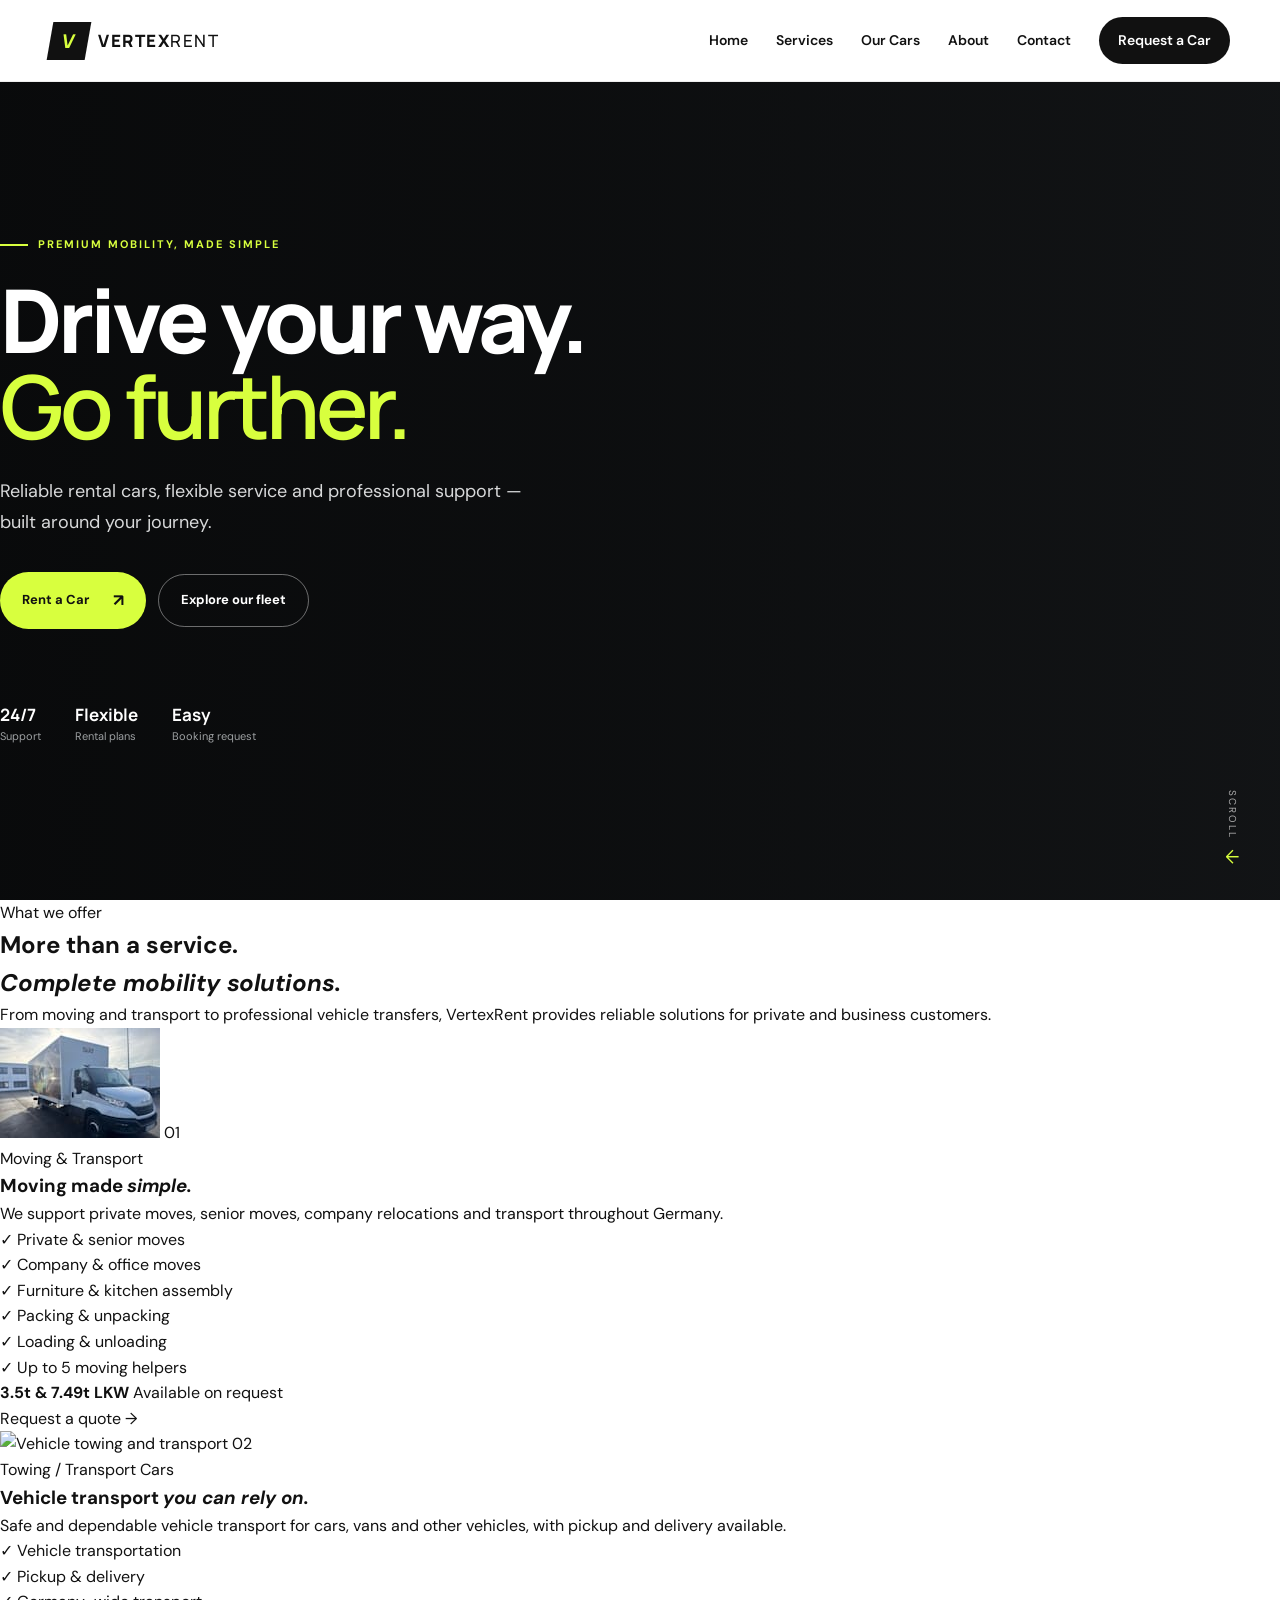
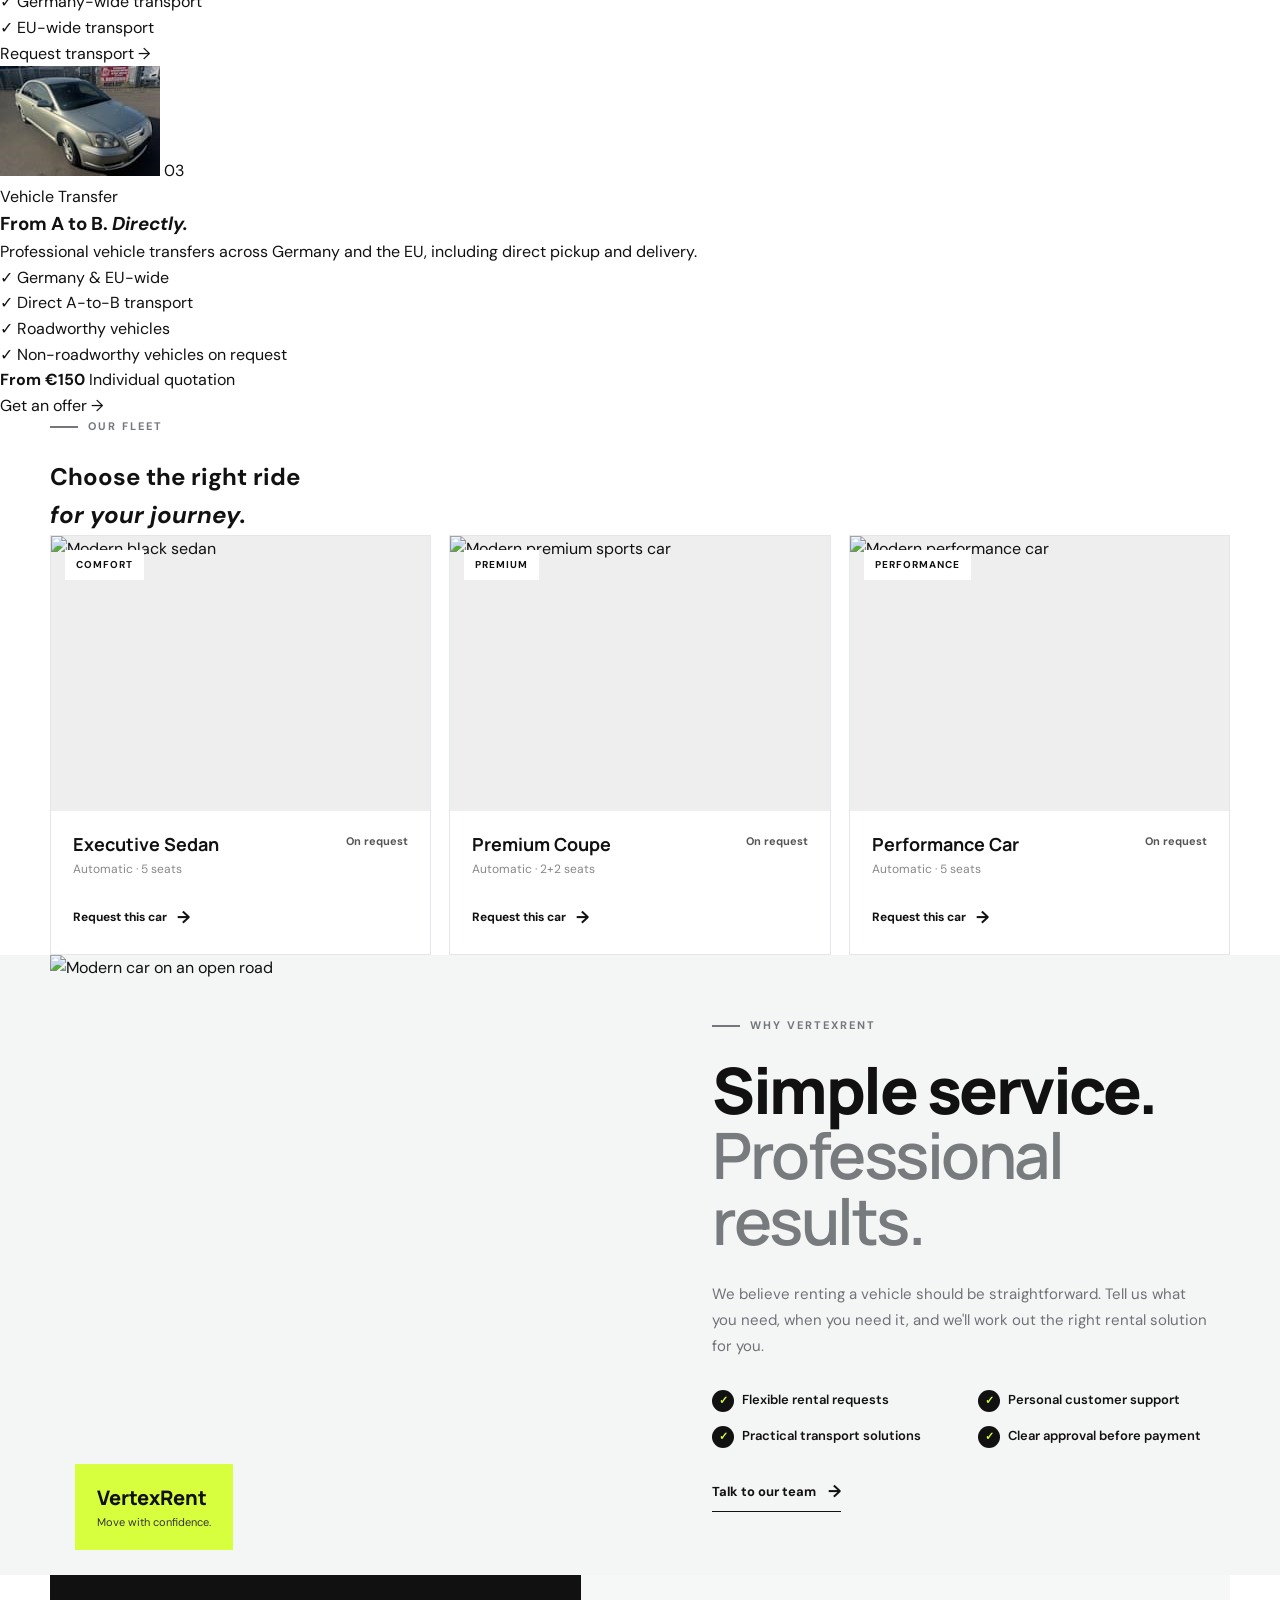
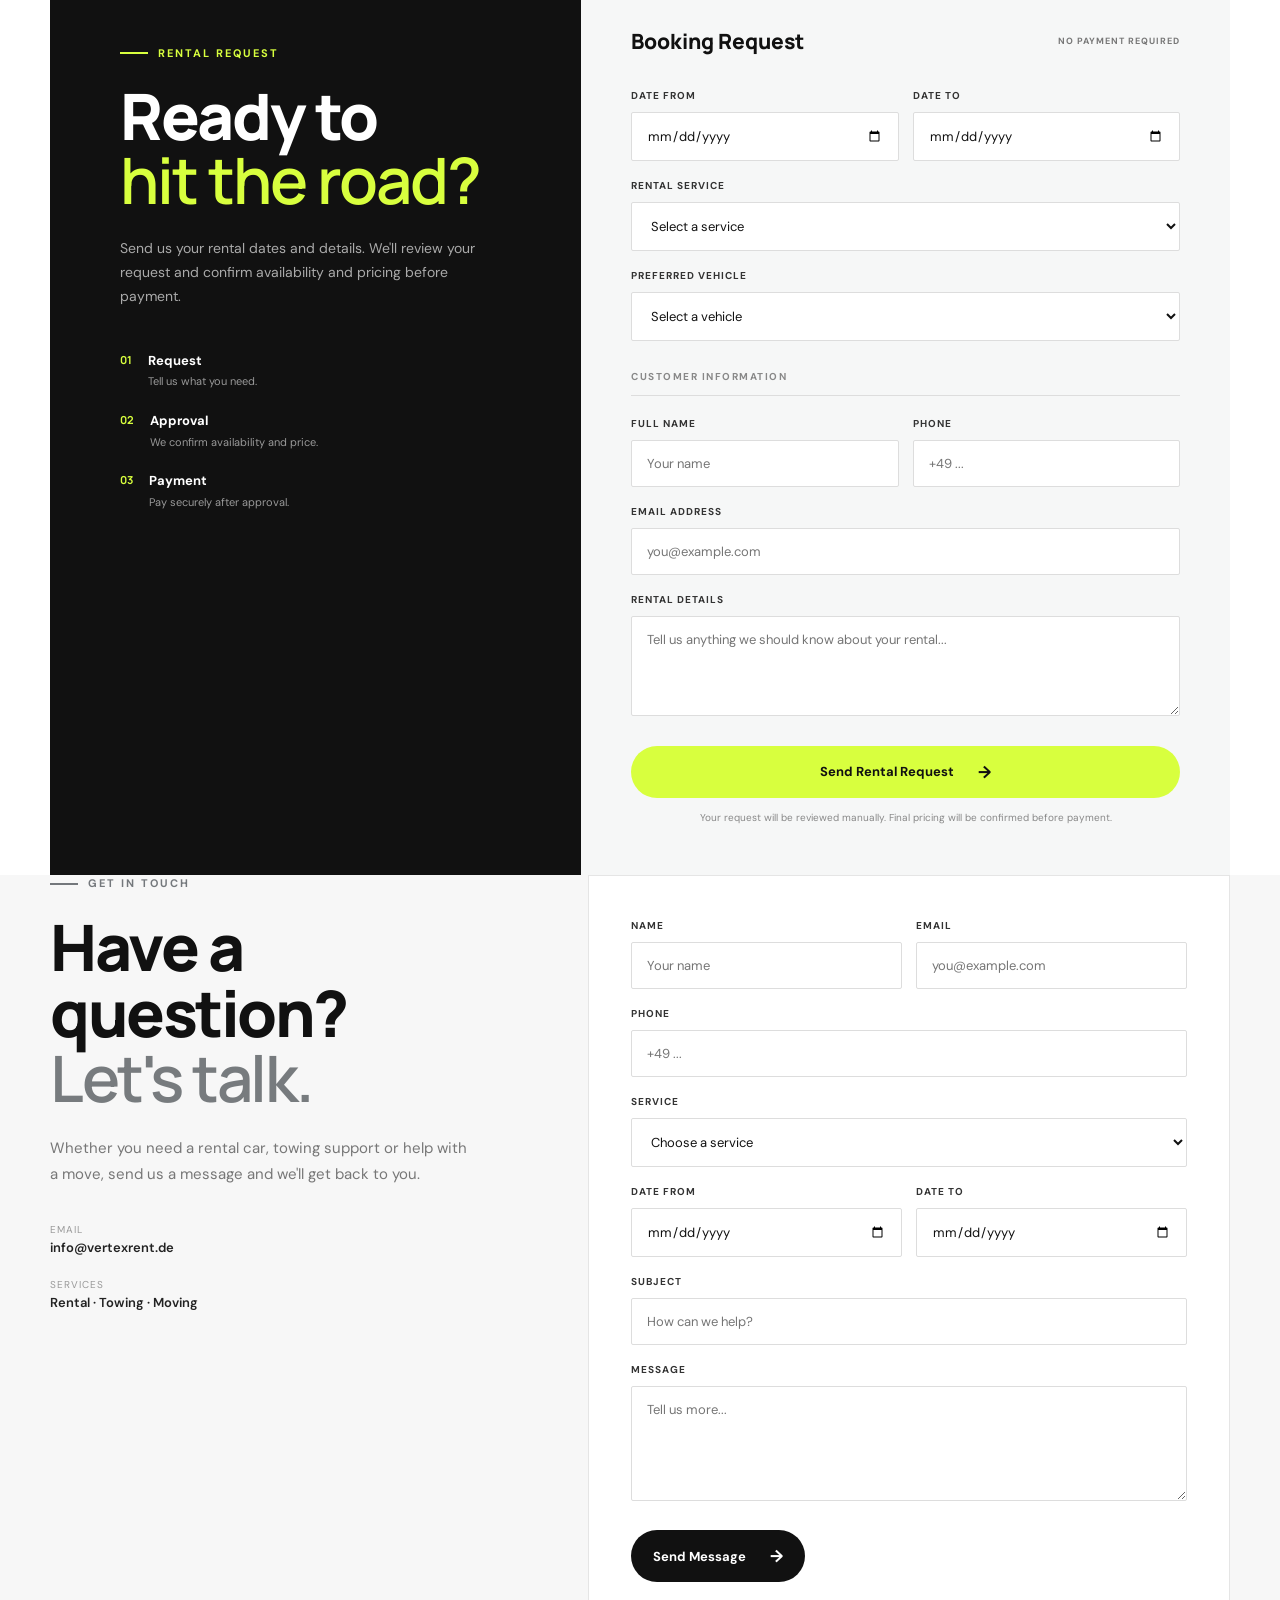
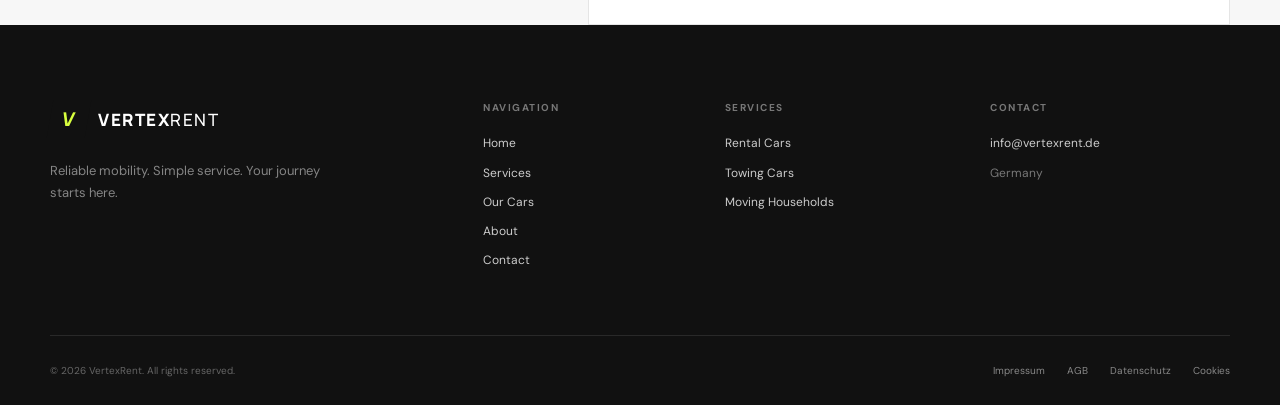
==== commit 44ec2cfa: "All changes" ====
--- a/index.html
+++ b/index.html
@@ -1,1562 +1,1727 @@
-<!DOCTYPE html>
-<html lang="en">
-
-<head>
-
-    <!-- 
-         BASIC META
-     -->
-
-    <meta charset="UTF-8">
-
-    <meta name="viewport"
-          content="width=device-width, initial-scale=1.0">
-
-    <meta http-equiv="X-UA-Compatible"
-          content="IE=edge">
-
-
-    <!-- 
-         SEO
-     -->
-
-    <title>VertexRent | Premium Car Rental & Mobility Services</title>
-
-    <meta name="description"
-          content="VertexRent offers reliable car rental, towing and household moving services with flexible rental solutions and professional support.">
-
-    <meta name="keywords"
-          content="car rental, rent a car, vehicle rental, towing cars, moving household, VertexRent">
-
-    <meta name="author"
-          content="VertexRent">
-
-    <meta name="robots"
-          content="index, follow">
-
-    <meta name="googlebot"
-          content="index, follow">
-
-
-    <!-- 
-         CANONICAL URL
-     -->
-
-    <link rel="canonical"
-          href="https://vertexrent.de/">
-
-
-    <!-- 
-         FAVICON
-     -->
-
-    <link rel="icon"
-          type="image/png"
-          href="images/favicon.png">
-
-
-    <!-- 
-         GOOGLE FONTS
-     -->
-
-    <link rel="preconnect"
-          href="https://fonts.googleapis.com">
-
-    <link rel="preconnect"
-          href="https://fonts.gstatic.com"
-          crossorigin>
-
-    <link href="https://fonts.googleapis.com/css2?family=DM+Sans:wght@400;500;600;700&family=Manrope:wght@600;700;800&display=swap"
-          rel="stylesheet">
-
-
-    <!-- 
-         OPEN GRAPH
-         Facebook / WhatsApp / LinkedIn
-          -->
-
-    <meta property="og:type"
-          content="website">
-
-    <meta property="og:title"
-          content="VertexRent | Premium Car Rental & Mobility Services">
-
-    <meta property="og:description"
-          content="Reliable car rental, towing and moving services from VertexRent.">
-
-    <meta property="og:url"
-          content="https://vertexrent.de/">
-
-    <meta property="og:site_name"
-          content="VertexRent">
-
-    <meta property="og:image"
-          content="https://vertexrent.de/images/og-image.jpg">
-
-
-    <!--  TWITTER / X CARD -->
-
-    <meta name="twitter:card"
-          content="summary_large_image">
-
-    <meta name="twitter:title"
-          content="VertexRent | Premium Car Rental & Mobility Services">
-
-    <meta name="twitter:description"
-          content="Reliable car rental, towing and moving services from VertexRent.">
-
-    <meta name="twitter:image"
-          content="https://vertexrent.de/images/og-image.jpg">
-
-
-    <!-- 
-         WEBSITE CSS
-    -->
-
-    <link rel="stylesheet"
-          href="style.css">
-
-    <link rel="stylesheet"
-          href="responsive.css">
-
-</head>
-
-
-<body>
-
-    <!-- Website content will be added here -->
-  <!-- =========================
-         HEADER
-    ========================== -->
-
-    <header class="site-header">
-
-        <div class="container nav-wrapper">
-
-            <!-- Logo -->
-            <a href="#home" class="logo" aria-label="VertexRent Home">
-
-                <span class="logo-mark">V</span>
-
-                <span class="logo-text">
-                    VERTEX<span>RENT</span>
-                </span>
-
-            </a>
-
-
-            <!-- Navigation -->
-            <nav class="main-nav" aria-label="Main Navigation">
-
-                <a href="#home">Home</a>
-
-                <a href="#services">Services</a>
-
-                <a href="#fleet">Our Cars</a>
-
-                <a href="#about">About</a>
-
-                <a href="#contact">Contact</a>
-
-                <a href="#booking" class="nav-cta">
-                    Request a Car
-                </a>
-
-            </nav>
-
-
-            <!-- Mobile Menu Button -->
-            <button
-                class="menu-toggle"
-                type="button"
-                aria-label="Open navigation menu"
-                aria-expanded="false">
-
-                <span></span>
-                <span></span>
-                <span></span>
-
-            </button>
-
-        </div>
-
-    </header>
-
-
-     <!-- =========================
-         MAIN CONTENT
-    ========================== -->
-
-    <main id="main-content">
-
-     <section class="hero" id="home">
-
-        <!-- Background Image -->
-        <div class="hero-background"></div>
-
-
-        <div class="container hero-container">
-
-            <div class="hero-content">
-
-                <!-- Small Label -->
-                <p class="eyebrow hero-eyebrow">
-                    <span></span>
-                    Premium mobility, made simple
-                </p>
-
-
-                <!-- Main Heading -->
-                <h1>
-                    Drive your way.
-                    <br>
-                    <em>Go further.</em>
-                </h1>
-
-
-                <!-- Description -->
-                <p class="hero-description">
-                    Reliable rental cars, flexible service and
-                    professional support — built around your journey.
-                </p>
-
-
-                <!-- Buttons -->
-                <div class="hero-actions">
-
-                    <a href="#booking" class="btn btn-primary">
-                        Rent a Car
-                        <span>↗</span>
-                    </a>
-
-                    <a href="#fleet" class="btn btn-outline">
-                        Explore our fleet
-                    </a>
-
-                </div>
-
-
-                <!-- Trust Information -->
-                <div class="hero-trust">
-
-                    <div class="trust-item">
-
-                        <strong>24/7</strong>
-
-                        <span>
-                            Support
-                        </span>
-
-                    </div>
-
-
-                    <div class="trust-item">
-
-                        <strong>Flexible</strong>
-
-                        <span>
-                            Rental plans
-                        </span>
-
-                    </div>
-
-
-                    <div class="trust-item">
-
-                        <strong>Easy</strong>
-
-                        <span>
-                            Booking request
-                        </span>
-
-                    </div>
-
-                </div>
-
-            </div>
-
-        </div>
-
-
-        <!-- Scroll Indicator -->
-
-        <div class="hero-scroll">
-
-            <span>SCROLL</span>
-
-            <strong>↓</strong>
-
-        </div>
-
-    </section>
-
-
-    <!-- =========================
-     SERVICES SECTION
-========================= -->
-
-<section class="services section" id="services">
-
-    <div class="container">
-
-        <!-- Section Heading -->
-
-        <div class="section-heading services-heading">
-
-            <div>
-
-                <p class="eyebrow">
-                    <span></span>
-                    What we offer
-                </p>
-
-                <h2>
-                    More than a car.
-                    <br>
-                    <em>Mobility without limits.</em>
-                </h2>
-
-            </div>
-
-
-            <p class="section-intro">
-
-                From everyday rentals to transport support,
-                VertexRent gives you a simple and dependable
-                way to get moving.
-
-            </p>
-
-        </div>
-
-
-        <!-- Services Cards -->
-
-        <div class="service-grid">
-
-
-            <!-- Rental Cars -->
-
-            <article class="service-card service-card-main">
-
-                <div class="service-number">
-                    01
-                </div>
-
-
-                <div class="service-content">
-
-                    <p class="service-label">
-                        Main service
-                    </p>
-
-                    <h3>
-                        Rental Cars
-                    </h3>
-
-                    <p>
-                        Comfortable, practical and ready for
-                        your next trip — for a day, a weekend
-                        or longer.
-                    </p>
-
-                    <a href="#booking" class="service-link">
-                        Request a car
-                        <span>&rarr;</span>
-                        
-                    </a>
-
-                </div>
-
-            </article>
-
-
-            <!-- Towing Cars -->
-
-            <article class="service-card">
-
-                <div class="service-number">
-                    02
-                </div>
-
-
-                <div class="service-content">
-
-                    <p class="service-label">
-                        Transport
-                    </p>
-
-                    <h3>
-                        Towing Cars
-                    </h3>
-
-                    <p>
-                        Dependable towing support when you
-                        need to move a vehicle safely.
-                    </p>
-
-                    <a href="#contact" class="service-link">
-                        Learn more
-                        <span>&rarr;</span>
-                        
-                    </a>
-
-                </div>
-
-            </article>
-
-
-            <!-- Moving Households -->
-
-            <article class="service-card">
-
-                <div class="service-number">
-                    03
-                </div>
-
-
-                <div class="service-content">
-
-                    <p class="service-label">
-                        Moving
-                    </p>
-
-                    <h3>
-                        Moving Households
-                    </h3>
-
-                    <p>
-                        Practical vehicle solutions for moving
-                        furniture, boxes and everyday belongings.
-                    </p>
-
-                    <a href="#contact" class="service-link">
-                        Learn more
-                        <span>&rarr;</span>
-
-                    </a>
-
-                </div>
-
-            </article>
-
-
-        </div>
-
-    </div>
-
-</section>
-
-
-<!-- =========================
-     OUR FLEET SECTION
-========================= -->
-
-<section class="fleet section" id="fleet">
-
-    <div class="container">
-
-        <!-- Section Heading -->
-
-        <div class="section-heading">
-
-            <p class="eyebrow">
-                <span></span>
-                Our Fleet
-            </p>
-
-            <h2>
-                Choose the right ride
-                <br>
-                <em>for your journey.</em>
-            </h2>
-
-        </div>
-
-
-        <!-- Cars Grid -->
-
-        <div class="car-grid">
-
-
-            <!-- Car 01 -->
-
-            <article class="car-card">
-
-                <div class="car-image">
-
-                    <img
-                        src="https://images.unsplash.com/photo-1555215695-3004980ad54e?auto=format&fit=crop&w=1200&q=85"
-                        alt="Modern black sedan">
-
-                    <span class="car-tag">
-                        Comfort
-                    </span>
-
-                </div>
-
-
-                <div class="car-info">
-
-                    <div class="car-main-info">
-
-                        <div>
-
-                            <h3>
-                                Executive Sedan
-                            </h3>
-
-                            <p>
-                                Automatic · 5 seats
-                            </p>
-
-                        </div>
-
-                        <span class="car-price">
-                            On request
-                        </span>
-
-                    </div>
-
-
-                    <a href="#booking" class="car-link">
-                        Request this car
-                        <span>→</span>
-                    </a>
-
-                </div>
-
-            </article>
-
-
-            <!-- Car 02 -->
-
-            <article class="car-card">
-
-                <div class="car-image">
-
-                    <img
-                        src="https://images.unsplash.com/photo-1542362567-b07e54358753?auto=format&fit=crop&w=1200&q=85"
-                        alt="Modern premium sports car">
-
-                    <span class="car-tag">
-                        Premium
-                    </span>
-
-                </div>
-
-
-                <div class="car-info">
-
-                    <div class="car-main-info">
-
-                        <div>
-
-                            <h3>
-                                Premium Coupe
-                            </h3>
-
-                            <p>
-                                Automatic · 2+2 seats
-                            </p>
-
-                        </div>
-
-                        <span class="car-price">
-                            On request
-                        </span>
-
-                    </div>
-
-
-                    <a href="#booking" class="car-link">
-                        Request this car
-                        <span>→</span>
-                    </a>
-
-                </div>
-
-            </article>
-
-
-            <!-- Car 03 -->
-
-            <article class="car-card">
-
-                <div class="car-image">
-
-                    <img
-                        src="https://images.unsplash.com/photo-1503376780353-7e6692767b70?auto=format&fit=crop&w=1200&q=85"
-                        alt="Modern performance car">
-
-                    <span class="car-tag">
-                        Performance
-                    </span>
-
-                </div>
-
-
-                <div class="car-info">
-
-                    <div class="car-main-info">
-
-                        <div>
-
-                            <h3>
-                                Performance Car
-                            </h3>
-
-                            <p>
-                                Automatic · 5 seats
-                            </p>
-
-                        </div>
-
-                        <span class="car-price">
-                            On request
-                        </span>
-
-                    </div>
-
-
-                    <a href="#booking" class="car-link">
-                        Request this car
-                        <span>→</span>
-                    </a>
-
-                </div>
-
-            </article>
-
-
-        </div>
-
-    </div>
-
-</section>
-
-
-<!-- =========================
-     ABOUT SECTION
-========================= -->
-
-<section class="about section" id="about">
-
-    <div class="container about-grid">
-
-
-        <!-- About Image -->
-
-        <div class="about-image">
-
-            <img
-                src="https://images.unsplash.com/photo-1492144534655-ae79c964c9d7?auto=format&fit=crop&w=1400&q=85"
-                alt="Modern car on an open road">
-
-            <div class="about-badge">
-
-                <strong>VertexRent</strong>
-
-                <span>
-                    Move with confidence.
-                </span>
-
-            </div>
-
-        </div>
-
-
-        <!-- About Content -->
-
-        <div class="about-content">
-
-            <p class="eyebrow">
-
-                <span></span>
-
-                Why VertexRent
-
-            </p>
-
-
-            <h2>
-
-                Simple service.
-                <br>
-
-                <em>Professional results.</em>
-
-            </h2>
-
-
-            <p class="about-description">
-
-                We believe renting a vehicle should be
-                straightforward. Tell us what you need,
-                when you need it, and we'll work out the
-                right rental solution for you.
-
-            </p>
-
-
-            <!-- Benefits -->
-
-            <ul class="benefits-list">
-
-                <li>
-
-                    <span class="benefit-icon">
-                        ✓
-                    </span>
-
-                    <span>
-                        Flexible rental requests
-                    </span>
-
-                </li>
-
-
-                <li>
-
-                    <span class="benefit-icon">
-                        ✓
-                    </span>
-
-                    <span>
-                        Personal customer support
-                    </span>
-
-                </li>
-
-
-                <li>
-
-                    <span class="benefit-icon">
-                        ✓
-                    </span>
-
-                    <span>
-                        Practical transport solutions
-                    </span>
-
-                </li>
-
-
-                <li>
-
-                    <span class="benefit-icon">
-                        ✓
-                    </span>
-
-                    <span>
-                        Clear approval before payment
-                    </span>
-
-                </li>
-
-            </ul>
-
-
-            <!-- Link -->
-
-            <a href="#contact" class="about-link">
-
-                Talk to our team
-
-                <span>&rarr;</span>
-
-            </a>
-
-        </div>
-
-    </div>
-
-</section>
-
-
-
-<!-- =========================
-     BOOKING SECTION
-========================= -->
-
-<section class="booking section" id="booking">
-
-    <div class="container">
-
-        <div class="booking-box">
-
-            <!-- =========================
-                 BOOKING INTRO
-            ========================== -->
-
-            <div class="booking-content">
-
-                <p class="eyebrow booking-eyebrow">
-
-                    <span></span>
-
-                    Rental Request
-
-                </p>
-
-
-                <h2>
-
-                    Ready to
-                    <br>
-
-                    <em>hit the road?</em>
-
-                </h2>
-
-
-                <p class="booking-description">
-
-                    Send us your rental dates and details.
-                    We'll review your request and confirm
-                    availability and pricing before payment.
-
-                </p>
-
-
-                <!-- Booking Process -->
-
-                <div class="booking-steps">
-
-
-                    <div class="booking-step">
-
-                        <span>01</span>
-
-                        <div>
-
-                            <strong>
-                                Request
-                            </strong>
-
-                            <p>
-                                Tell us what you need.
-                            </p>
-
-                        </div>
-
-                    </div>
-
-
-                    <div class="booking-step">
-
-                        <span>02</span>
-
-                        <div>
-
-                            <strong>
-                                Approval
-                            </strong>
-
-                            <p>
-                                We confirm availability
-                                and price.
-                            </p>
-
-                        </div>
-
-                    </div>
-
-
-                    <div class="booking-step">
-
-                        <span>03</span>
-
-                        <div>
-
-                            <strong>
-                                Payment
-                            </strong>
-
-                            <p>
-                                Pay securely after approval.
-                            </p>
-
-                        </div>
-
-                    </div>
-
-
-                </div>
-
-            </div>
-
-
-            <!-- =========================
-                 BOOKING FORM
-            ========================== -->
-
-            <div class="booking-form-wrapper">
-
-                <form class="booking-form" id="bookingForm">
-
-
-                    <div class="form-heading">
-
-                        <h3>
-                            Booking Request
-                        </h3>
-
-                        <span>
-                            No payment required
-                        </span>
-
-                    </div>
-
-
-                    <!-- Dates -->
-
-                    <div class="form-row">
-
-                        <div class="form-group">
-
-                            <label for="date-from">
-                                Date From
-                            </label>
-
-                            <input
-                                type="date"
-                                id="date-from"
-                                name="date-from"
-                                required
-                            >
-
-                        </div>
-
-
-                        <div class="form-group">
-
-                            <label for="date-to">
-                                Date To
-                            </label>
-
-                            <input
-                                type="date"
-                                id="date-to"
-                                name="date-to"
-                                required
-                            >
-
-                        </div>
-
-                    </div>
-
-
-                    <!-- Rental Details -->
-
-                    <div class="form-group">
-
-                        <label for="service">
-                            Rental Service
-                        </label>
-
-                        <select
-                            id="service"
-                            name="service"
-                            required
-                        >
-
-                            <option value="">
-                                Select a service
-                            </option>
-
-                            <option value="rental-car">
-                                Rental Car
-                            </option>
-
-                            <option value="towing">
-                                Towing Car
-                            </option>
-
-                            <option value="moving">
-                                Moving Household
-                            </option>
-
-                        </select>
-
-                    </div>
-
-
-                    <div class="form-group">
-
-                        <label for="vehicle">
-                            Preferred Vehicle
-                        </label>
-
-                        <select
-                            id="vehicle"
-                            name="vehicle"
-                        >
-
-                            <option value="">
-                                Select a vehicle
-                            </option>
-
-                            <option value="executive-sedan">
-                                Executive Sedan
-                            </option>
-
-                            <option value="premium-coupe">
-                                Premium Coupe
-                            </option>
-
-                            <option value="performance-car">
-                                Performance Car
-                            </option>
-
-                        </select>
-
-                    </div>
-
-
-                    <!-- Customer Information -->
-
-                    <div class="form-section-title">
-
-                        Customer Information
-
-                    </div>
-
-
-                    <div class="form-row">
-
-                        <div class="form-group">
-
-                            <label for="customer-name">
-                                Full Name
-                            </label>
-
-                            <input
-                                type="text"
-                                id="customer-name"
-                                name="customer-name"
-                                placeholder="Your name"
-                                required
-                            >
-
-                        </div>
-
-
-                        <div class="form-group">
-
-                            <label for="customer-phone">
-                                Phone
-                            </label>
-
-                            <input
-                                type="tel"
-                                id="customer-phone"
-                                name="customer-phone"
-                                placeholder="+49 ..."
-                                required
-                            >
-
-                        </div>
-
-                    </div>
-
-
-                    <div class="form-group">
-
-                        <label for="customer-email">
-                            Email Address
-                        </label>
-
-                        <input
-                            type="email"
-                            id="customer-email"
-                            name="customer-email"
-                            placeholder="you@example.com"
-                            required
-                        >
-
-                    </div>
-
-
-                    <!-- Additional Details -->
-
-                    <div class="form-group">
-
-                        <label for="rental-details">
-                            Rental Details
-                        </label>
-
-                        <textarea
-                            id="rental-details"
-                            name="rental-details"
-                            rows="4"
-                            placeholder="Tell us anything we should know about your rental..."
-                        ></textarea>
-
-                    </div>
-
-
-                    <!-- Submit -->
-
-                    <button
-                        type="submit"
-                        class="btn btn-primary booking-submit"
-                    >
-
-                        Send Rental Request
-
-                        <span>&rarr;</span>
-
-                    </button>
-
-
-                    <p class="form-note">
-
-                        Your request will be reviewed manually.
-                        Final pricing will be confirmed before payment.
-
-                    </p>
-
-
-                </form>
-
-            </div>
-
-        </div>
-
-    </div>
-
-</section>
-
-
-<!-- =========================
-     CONTACT SECTION
-========================= -->
-
-<section class="contact section" id="contact">
-
-    <div class="container contact-grid">
-
-        <!-- Contact Information -->
-
-        <div class="contact-content">
-
-            <p class="eyebrow">
-
-                <span></span>
-
-                Get in touch
-
-            </p>
-
-
-            <h2>
-
-                Have a question?
-                <br>
-
-                <em>Let's talk.</em>
-
-            </h2>
-
-
-            <p class="contact-description">
-
-                Whether you need a rental car, towing support
-                or help with a move, send us a message and
-                we'll get back to you.
-
-            </p>
-
-
-            <!-- Contact Details -->
-
-            <div class="contact-details">
-
-                <div class="contact-detail">
-
-                    <span>
-                        Email
-                    </span>
-
-                    <strong>
-                        info@vertexrent.de
-                    </strong>
-
-                </div>
-
-
-                <div class="contact-detail">
-
-                    <span>
-                        Services
-                    </span>
-
-                    <strong>
-                        Rental · Towing · Moving
-                    </strong>
-
-                </div>
-
-            </div>
-
-        </div>
-
-
-        <!-- Contact Form -->
-
-        <div class="contact-form-wrapper">
-
-            <form class="contact-form" id="contactForm">
-
-
-                <!-- Name + Email -->
-
-                <div class="form-row">
-
-                    <div class="form-group">
-
-                        <label for="contact-name">
-                            Name
-                        </label>
-
-                        <input
-                            type="text"
-                            id="contact-name"
-                            name="name"
-                            placeholder="Your name"
-                            required
-                        >
-
-                    </div>
-
-
-                    <div class="form-group">
-
-                        <label for="contact-email">
-                            Email
-                        </label>
-
-                        <input
-                            type="email"
-                            id="contact-email"
-                            name="email"
-                            placeholder="you@example.com"
-                            required
-                        >
-
-                    </div>
-
-                </div>
-
-
-                <!-- Phone -->
-
-                <div class="form-group">
-
-                    <label for="contact-phone">
-                        Phone
-                    </label>
-
-                    <input
-                        type="tel"
-                        id="contact-phone"
-                        name="phone"
-                        placeholder="+49 ..."
-                    >
-
-                </div>
-
-
-                <!-- Service -->
-
-                <div class="form-group">
-
-                    <label for="contact-service">
-                        Service
-                    </label>
-
-                    <select
-                        id="contact-service"
-                        name="service"
-                        required
-                    >
-
-                        <option value="">
-                            Choose a service
-                        </option>
-
-                        <option value="rental">
-                            Rental Cars
-                        </option>
-
-                        <option value="towing">
-                            Towing Cars
-                        </option>
-
-                        <option value="moving">
-                            Moving Households
-                        </option>
-
-                    </select>
-
-                </div>
-
-
-                <!-- Dates -->
-
-                <div class="form-row">
-
-                    <div class="form-group">
-
-                        <label for="contact-date-from">
-                            Date From
-                        </label>
-
-                        <input
-                            type="date"
-                            id="contact-date-from"
-                            name="date-from"
-                        >
-
-                    </div>
-
-
-                    <div class="form-group">
-
-                        <label for="contact-date-to">
-                            Date To
-                        </label>
-
-                        <input
-                            type="date"
-                            id="contact-date-to"
-                            name="date-to"
-                        >
-
-                    </div>
-
-                </div>
-
-
-                <!-- Subject -->
-
-                <div class="form-group">
-
-                    <label for="contact-subject">
-                        Subject
-                    </label>
-
-                    <input
-                        type="text"
-                        id="contact-subject"
-                        name="subject"
-                        placeholder="How can we help?"
-                    >
-
-                </div>
-
-
-                <!-- Message -->
-
-                <div class="form-group">
-
-                    <label for="contact-message">
-                        Message
-                    </label>
-
-                    <textarea
-                        id="contact-message"
-                        name="message"
-                        rows="5"
-                        placeholder="Tell us more..."
-                    ></textarea>
-
-                </div>
-
-
-                <!-- Submit -->
-
-                <button
-                    type="submit"
-                    class="btn btn-dark contact-submit"
-                >
-
-                    Send Message
-
-                    <span>&rarr;</span>
-
-                </button>
-
-
-            </form>
-
-        </div>
-
-    </div>
-
-</section>
-
-    </main>
-
-
-    <!-- =========================
-     FOOTER
-========================= -->
-
-<footer class="site-footer">
-
-    <div class="container">
-
-
-        <!-- Footer Top -->
-
-        <div class="footer-top">
-
-
-            <!-- Brand -->
-
-            <div class="footer-brand">
-
-                <a href="#home" class="logo footer-logo">
-
-                    <span class="logo-mark">V</span>
-
-                    <span class="logo-text">
-                        VERTEX<span>RENT</span>
-                    </span>
-
-                </a>
-
-
-                <p>
-                    Reliable mobility.
-                    Simple service.
-                    Your journey starts here.
-                </p>
-
-            </div>
-
-
-            <!-- Navigation -->
-
-            <div class="footer-column">
-
-                <h4>
-                    Navigation
-                </h4>
-
-                <a href="#home">
-                    Home
-                </a>
-
-                <a href="#services">
-                    Services
-                </a>
-
-                <a href="#fleet">
-                    Our Cars
-                </a>
-
-                <a href="#about">
-                    About
-                </a>
-
-                <a href="#contact">
-                    Contact
-                </a>
-
-            </div>
-
-
-            <!-- Services -->
-
-            <div class="footer-column">
-
-                <h4>
-                    Services
-                </h4>
-
-                <a href="#booking">
-                    Rental Cars
-                </a>
-
-                <a href="#contact">
-                    Towing Cars
-                </a>
-
-                <a href="#contact">
-                    Moving Households
-                </a>
-
-            </div>
-
-
-            <!-- Contact -->
-
-            <div class="footer-column">
-
-                <h4>
-                    Contact
-                </h4>
-
-                <a href="mailto:info@vertexrent.de">
-                    info@vertexrent.de
-                </a>
-
-                <span class="footer-muted">
-                    Germany
-                </span>
-
-            </div>
-
-
-        </div>
-
-
-        <!-- Footer Bottom -->
-
-        <div class="footer-bottom">
-
-
-            <p>
-                © 2026 VertexRent.
-                All rights reserved.
-            </p>
-
-
-            <!-- Legal -->
-
-            <nav class="legal-links" aria-label="Legal">
-
-                <a href="impressum.html">
-                    Impressum
-                </a>
-
-                <a href="agb.html">
-                    AGB
-                </a>
-
-                <a href="datenschutz.html">
-                    Datenschutz
-                </a>
-
-                <a href="cookies.html">
-                    Cookies
-                </a>
-
-            </nav>
-
-
-        </div>
-
-    </div>
-
-</footer>
-
-
-    <script src="script.js"></script>
-
-</body>
-
+<!DOCTYPE html>
+<html lang="en">
+
+<head>
+
+    <!-- 
+         BASIC META
+     -->
+
+    <meta charset="UTF-8">
+
+    <meta name="viewport"
+          content="width=device-width, initial-scale=1.0">
+
+    <meta http-equiv="X-UA-Compatible"
+          content="IE=edge">
+
+
+    <!-- 
+         SEO
+     -->
+
+    <title>VertexRent | Premium Car Rental & Mobility Services</title>
+
+    <meta name="description"
+          content="VertexRent offers reliable car rental, towing and household moving services with flexible rental solutions and professional support.">
+
+    <meta name="keywords"
+          content="car rental, rent a car, vehicle rental, towing cars, moving household, VertexRent">
+
+    <meta name="author"
+          content="VertexRent">
+
+    <meta name="robots"
+          content="index, follow">
+
+    <meta name="googlebot"
+          content="index, follow">
+
+
+    <!-- 
+         CANONICAL URL
+     -->
+
+    <link rel="canonical"
+          href="https://vertexrent.de/">
+
+
+    <!-- 
+         FAVICON
+     -->
+
+    <link rel="icon"
+          type="image/png"
+          href="images/favicon.png">
+
+
+    <!-- 
+         GOOGLE FONTS
+     -->
+
+    <link rel="preconnect"
+          href="https://fonts.googleapis.com">
+
+    <link rel="preconnect"
+          href="https://fonts.gstatic.com"
+          crossorigin>
+
+    <link href="https://fonts.googleapis.com/css2?family=DM+Sans:wght@400;500;600;700&family=Manrope:wght@600;700;800&display=swap"
+          rel="stylesheet">
+
+
+    <!-- 
+         OPEN GRAPH
+         Facebook / WhatsApp / LinkedIn
+          -->
+
+    <meta property="og:type"
+          content="website">
+
+    <meta property="og:title"
+          content="VertexRent | Premium Car Rental & Mobility Services">
+
+    <meta property="og:description"
+          content="Reliable car rental, towing and moving services from VertexRent.">
+
+    <meta property="og:url"
+          content="https://vertexrent.de/">
+
+    <meta property="og:site_name"
+          content="VertexRent">
+
+    <meta property="og:image"
+          content="https://vertexrent.de/images/og-image.jpg">
+
+
+    <!--  TWITTER / X CARD -->
+
+    <meta name="twitter:card"
+          content="summary_large_image">
+
+    <meta name="twitter:title"
+          content="VertexRent | Premium Car Rental & Mobility Services">
+
+    <meta name="twitter:description"
+          content="Reliable car rental, towing and moving services from VertexRent.">
+
+    <meta name="twitter:image"
+          content="https://vertexrent.de/images/og-image.jpg">
+
+
+    <!-- 
+         WEBSITE CSS
+    -->
+
+    <link rel="stylesheet"
+          href="style.css">
+
+    <link rel="stylesheet"
+          href="responsive.css">
+
+</head>
+
+
+<body>
+
+    <!-- Website content will be added here -->
+  <!-- =========================
+         HEADER
+    ========================== -->
+
+    <header class="site-header">
+
+        <div class="container nav-wrapper">
+
+            <!-- Logo -->
+            <a href="#home" class="logo" aria-label="VertexRent Home">
+
+                <span class="logo-mark">V</span>
+
+                <span class="logo-text">
+                    VERTEX<span>RENT</span>
+                </span>
+
+            </a>
+
+
+            <!-- Navigation -->
+            <nav class="main-nav" aria-label="Main Navigation">
+
+                <a href="#home">Home</a>
+
+                <a href="services.html">Services</a>
+
+                <a href="#fleet">Our Cars</a>
+
+                <a href="#about">About</a>
+
+                <a href="#contact">Contact</a>
+
+                <a href="#booking" class="nav-cta">
+                    Request a Car
+                </a>
+
+            </nav>
+
+
+            <!-- Mobile Menu Button -->
+            <button
+                class="menu-toggle"
+                type="button"
+                aria-label="Open navigation menu"
+                aria-expanded="false">
+
+                <span></span>
+                <span></span>
+                <span></span>
+
+            </button>
+
+        </div>
+
+    </header>
+
+
+     <!-- =========================
+         MAIN CONTENT
+    ========================== -->
+
+    <main id="main-content">
+
+     <section class="hero" id="home">
+
+        <!-- Background Image -->
+        <div class="hero-background"></div>
+
+
+        <div class="container hero-container">
+
+            <div class="hero-content">
+
+                <!-- Small Label -->
+                <p class="eyebrow hero-eyebrow">
+                    <span></span>
+                    Premium mobility, made simple
+                </p>
+
+
+                <!-- Main Heading -->
+                <h1>
+                    Drive your way.
+                    <br>
+                    <em>Go further.</em>
+                </h1>
+
+
+                <!-- Description -->
+                <p class="hero-description">
+                    Reliable rental cars, flexible service and
+                    professional support — built around your journey.
+                </p>
+
+
+                <!-- Buttons -->
+                <div class="hero-actions">
+
+                    <a href="#booking" class="btn btn-primary">
+                        Rent a Car
+                        <span>↗</span>
+                    </a>
+
+                    <a href="#fleet" class="btn btn-outline">
+                        Explore our fleet
+                    </a>
+
+                </div>
+
+
+                <!-- Trust Information -->
+                <div class="hero-trust">
+
+                    <div class="trust-item">
+
+                        <strong>24/7</strong>
+
+                        <span>
+                            Support
+                        </span>
+
+                    </div>
+
+
+                    <div class="trust-item">
+
+                        <strong>Flexible</strong>
+
+                        <span>
+                            Rental plans
+                        </span>
+
+                    </div>
+
+
+                    <div class="trust-item">
+
+                        <strong>Easy</strong>
+
+                        <span>
+                            Booking request
+                        </span>
+
+                    </div>
+
+                </div>
+
+            </div>
+
+        </div>
+
+
+        <!-- Scroll Indicator -->
+
+        <div class="hero-scroll">
+
+            <span>SCROLL</span>
+
+            <strong>↓</strong>
+
+        </div>
+
+    </section>
+
+
+
+
+
+
+
+
+
+
+<!-- =========================
+     SERVICES SECTION
+========================= -->
+
+
+
+<section class="services-section" id="services">
+
+    <div class="services-container">
+
+        <!-- Heading -->
+        <div class="services-header">
+
+            <div class="services-title">
+
+                <p class="services-eyebrow">
+                    <span></span>
+                    What we offer
+                </p>
+
+                <h2>
+                    More than a service.
+                    <br>
+                    <em>Complete mobility solutions.</em>
+                </h2>
+
+            </div>
+
+
+            <p class="services-intro">
+                From moving and transport to professional
+                vehicle transfers, VertexRent provides
+                reliable solutions for private and
+                business customers.
+            </p>
+
+        </div>
+
+
+        <!-- Service Cards -->
+        <div class="services-grid">
+
+
+            <!-- =========================
+                 SERVICE 01
+                 MOVING & TRANSPORT
+            ========================== -->
+
+            <article class="service-box service-box-large">
+
+                <div class="service-image-wrap">
+
+                    <img
+                        src="images/moving-truck.jpg"
+                        alt="Moving and transport service"
+                    >
+
+                    <span class="service-index">
+                        01
+                    </span>
+
+                </div>
+
+
+                <div class="service-box-content">
+
+                    <p class="service-category">
+                        Moving & Transport
+                    </p>
+
+                    <h3>
+                        Moving made
+                        <em>simple.</em>
+                    </h3>
+
+                    <p class="service-description">
+                        We support private moves, senior moves,
+                        company relocations and transport
+                        throughout Germany.
+                    </p>
+
+
+                    <ul class="service-list">
+
+                        <li>
+                            <span>✓</span>
+                            Private & senior moves
+                        </li>
+
+                        <li>
+                            <span>✓</span>
+                            Company & office moves
+                        </li>
+
+                        <li>
+                            <span>✓</span>
+                            Furniture & kitchen assembly
+                        </li>
+
+                        <li>
+                            <span>✓</span>
+                            Packing & unpacking
+                        </li>
+
+                        <li>
+                            <span>✓</span>
+                            Loading & unloading
+                        </li>
+
+                        <li>
+                            <span>✓</span>
+                            Up to 5 moving helpers
+                        </li>
+
+                    </ul>
+
+
+                    <div class="service-info">
+
+                        <strong>
+                            3.5t & 7.49t LKW
+                        </strong>
+
+                        <span>
+                            Available on request
+                        </span>
+
+                    </div>
+
+
+                    <a href="#contact" class="service-button">
+                        Request a quote
+                        <span>&rarr;</span>
+                    </a>
+
+                </div>
+
+            </article>
+
+
+
+            <!-- =========================
+                 SERVICE 02
+                 TOWING / TRANSPORT
+            ========================== -->
+
+            <article class="service-box">
+
+                <div class="service-image-wrap">
+
+                    <img
+                        src="images/towing-cars.jpg"
+                        alt="Vehicle towing and transport"
+                    >
+
+                    <span class="service-index">
+                        02
+                    </span>
+
+                </div>
+
+
+                <div class="service-box-content">
+
+                    <p class="service-category">
+                        Towing / Transport Cars
+                    </p>
+
+                    <h3>
+                        Vehicle transport
+                        <em>you can rely on.</em>
+                    </h3>
+
+                    <p class="service-description">
+                        Safe and dependable vehicle transport
+                        for cars, vans and other vehicles,
+                        with pickup and delivery available.
+                    </p>
+
+
+                    <ul class="service-list">
+
+                        <li>
+                            <span>✓</span>
+                            Vehicle transportation
+                        </li>
+
+                        <li>
+                            <span>✓</span>
+                            Pickup & delivery
+                        </li>
+
+                        <li>
+                            <span>✓</span>
+                            Germany-wide transport
+                        </li>
+
+                        <li>
+                            <span>✓</span>
+                            EU-wide transport
+                        </li>
+
+                    </ul>
+
+
+                    <a href="#contact" class="service-button">
+                        Request transport
+                        <span>&rarr;</span>
+                    </a>
+
+                </div>
+
+            </article>
+
+
+
+            <!-- =========================
+                 SERVICE 03
+                 ÜBERFÜHRUNG
+            ========================== -->
+
+            <article class="service-box">
+
+                <div class="service-image-wrap">
+
+                    <img
+                        src="images/vehicle-transfer.jpg"
+                        alt="Vehicle transfer service"
+                    >
+
+                    <span class="service-index">
+                        03
+                    </span>
+
+                </div>
+
+
+                <div class="service-box-content">
+
+                    <p class="service-category">
+                        Vehicle Transfer
+                    </p>
+
+                    <h3>
+                        From A to B.
+                        <em>Directly.</em>
+                    </h3>
+
+                    <p class="service-description">
+                        Professional vehicle transfers across
+                        Germany and the EU, including direct
+                        pickup and delivery.
+                    </p>
+
+
+                    <ul class="service-list">
+
+                        <li>
+                            <span>✓</span>
+                            Germany & EU-wide
+                        </li>
+
+                        <li>
+                            <span>✓</span>
+                            Direct A-to-B transport
+                        </li>
+
+                        <li>
+                            <span>✓</span>
+                            Roadworthy vehicles
+                        </li>
+
+                        <li>
+                            <span>✓</span>
+                            Non-roadworthy vehicles on request
+                        </li>
+
+                    </ul>
+
+
+                    <div class="service-info">
+
+                        <strong>
+                            From €150
+                        </strong>
+
+                        <span>
+                            Individual quotation
+                        </span>
+
+                    </div>
+
+
+                    <a href="#contact" class="service-button">
+                        Get an offer
+                        <span>&rarr;</span>
+                    </a>
+
+                </div>
+
+            </article>
+
+
+        </div>
+
+    </div>
+
+</section>
+
+
+
+
+
+
+<!-- =========================
+     OUR FLEET SECTION
+========================= -->
+
+<section class="fleet section" id="fleet">
+
+    <div class="container">
+
+        <!-- Section Heading -->
+
+        <div class="section-heading">
+
+            <p class="eyebrow">
+                <span></span>
+                Our Fleet
+            </p>
+
+            <h2>
+                Choose the right ride
+                <br>
+                <em>for your journey.</em>
+            </h2>
+
+        </div>
+
+
+        <!-- Cars Grid -->
+
+        <div class="car-grid">
+
+
+            <!-- Car 01 -->
+
+            <article class="car-card">
+
+                <div class="car-image">
+
+                    <img
+                        src="https://images.unsplash.com/photo-1555215695-3004980ad54e?auto=format&fit=crop&w=1200&q=85"
+                        alt="Modern black sedan">
+
+                    <span class="car-tag">
+                        Comfort
+                    </span>
+
+                </div>
+
+
+                <div class="car-info">
+
+                    <div class="car-main-info">
+
+                        <div>
+
+                            <h3>
+                                Executive Sedan
+                            </h3>
+
+                            <p>
+                                Automatic · 5 seats
+                            </p>
+
+                        </div>
+
+                        <span class="car-price">
+                            On request
+                        </span>
+
+                    </div>
+
+
+                    <a href="#booking" class="car-link">
+                        Request this car
+                        <span>→</span>
+                    </a>
+
+                </div>
+
+            </article>
+
+
+            <!-- Car 02 -->
+
+            <article class="car-card">
+
+                <div class="car-image">
+
+                    <img
+                        src="https://images.unsplash.com/photo-1542362567-b07e54358753?auto=format&fit=crop&w=1200&q=85"
+                        alt="Modern premium sports car">
+
+                    <span class="car-tag">
+                        Premium
+                    </span>
+
+                </div>
+
+
+                <div class="car-info">
+
+                    <div class="car-main-info">
+
+                        <div>
+
+                            <h3>
+                                Premium Coupe
+                            </h3>
+
+                            <p>
+                                Automatic · 2+2 seats
+                            </p>
+
+                        </div>
+
+                        <span class="car-price">
+                            On request
+                        </span>
+
+                    </div>
+
+
+                    <a href="#booking" class="car-link">
+                        Request this car
+                        <span>→</span>
+                    </a>
+
+                </div>
+
+            </article>
+
+
+            <!-- Car 03 -->
+
+            <article class="car-card">
+
+                <div class="car-image">
+
+                    <img
+                        src="https://images.unsplash.com/photo-1503376780353-7e6692767b70?auto=format&fit=crop&w=1200&q=85"
+                        alt="Modern performance car">
+
+                    <span class="car-tag">
+                        Performance
+                    </span>
+
+                </div>
+
+
+                <div class="car-info">
+
+                    <div class="car-main-info">
+
+                        <div>
+
+                            <h3>
+                                Performance Car
+                            </h3>
+
+                            <p>
+                                Automatic · 5 seats
+                            </p>
+
+                        </div>
+
+                        <span class="car-price">
+                            On request
+                        </span>
+
+                    </div>
+
+
+                    <a href="#booking" class="car-link">
+                        Request this car
+                        <span>→</span>
+                    </a>
+
+                </div>
+
+            </article>
+
+
+        </div>
+
+    </div>
+
+</section>
+
+
+<!-- =========================
+     ABOUT SECTION
+========================= -->
+
+<section class="about section" id="about">
+
+    <div class="container about-grid">
+
+
+        <!-- About Image -->
+
+        <div class="about-image">
+
+            <img
+                src="https://images.unsplash.com/photo-1492144534655-ae79c964c9d7?auto=format&fit=crop&w=1400&q=85"
+                alt="Modern car on an open road">
+
+            <div class="about-badge">
+
+                <strong>VertexRent</strong>
+
+                <span>
+                    Move with confidence.
+                </span>
+
+            </div>
+
+        </div>
+
+
+        <!-- About Content -->
+
+        <div class="about-content">
+
+            <p class="eyebrow">
+
+                <span></span>
+
+                Why VertexRent
+
+            </p>
+
+
+            <h2>
+
+                Simple service.
+                <br>
+
+                <em>Professional results.</em>
+
+            </h2>
+
+
+            <p class="about-description">
+
+                We believe renting a vehicle should be
+                straightforward. Tell us what you need,
+                when you need it, and we'll work out the
+                right rental solution for you.
+
+            </p>
+
+
+            <!-- Benefits -->
+
+            <ul class="benefits-list">
+
+                <li>
+
+                    <span class="benefit-icon">
+                        ✓
+                    </span>
+
+                    <span>
+                        Flexible rental requests
+                    </span>
+
+                </li>
+
+
+                <li>
+
+                    <span class="benefit-icon">
+                        ✓
+                    </span>
+
+                    <span>
+                        Personal customer support
+                    </span>
+
+                </li>
+
+
+                <li>
+
+                    <span class="benefit-icon">
+                        ✓
+                    </span>
+
+                    <span>
+                        Practical transport solutions
+                    </span>
+
+                </li>
+
+
+                <li>
+
+                    <span class="benefit-icon">
+                        ✓
+                    </span>
+
+                    <span>
+                        Clear approval before payment
+                    </span>
+
+                </li>
+
+            </ul>
+
+
+            <!-- Link -->
+
+            <a href="#contact" class="about-link">
+
+                Talk to our team
+
+                <span>&rarr;</span>
+
+            </a>
+
+        </div>
+
+    </div>
+
+</section>
+
+
+
+<!-- =========================
+     BOOKING SECTION
+========================= -->
+
+<section class="booking section" id="booking">
+
+    <div class="container">
+
+        <div class="booking-box">
+
+            <!-- =========================
+                 BOOKING INTRO
+            ========================== -->
+
+            <div class="booking-content">
+
+                <p class="eyebrow booking-eyebrow">
+
+                    <span></span>
+
+                    Rental Request
+
+                </p>
+
+
+                <h2>
+
+                    Ready to
+                    <br>
+
+                    <em>hit the road?</em>
+
+                </h2>
+
+
+                <p class="booking-description">
+
+                    Send us your rental dates and details.
+                    We'll review your request and confirm
+                    availability and pricing before payment.
+
+                </p>
+
+
+                <!-- Booking Process -->
+
+                <div class="booking-steps">
+
+
+                    <div class="booking-step">
+
+                        <span>01</span>
+
+                        <div>
+
+                            <strong>
+                                Request
+                            </strong>
+
+                            <p>
+                                Tell us what you need.
+                            </p>
+
+                        </div>
+
+                    </div>
+
+
+                    <div class="booking-step">
+
+                        <span>02</span>
+
+                        <div>
+
+                            <strong>
+                                Approval
+                            </strong>
+
+                            <p>
+                                We confirm availability
+                                and price.
+                            </p>
+
+                        </div>
+
+                    </div>
+
+
+                    <div class="booking-step">
+
+                        <span>03</span>
+
+                        <div>
+
+                            <strong>
+                                Payment
+                            </strong>
+
+                            <p>
+                                Pay securely after approval.
+                            </p>
+
+                        </div>
+
+                    </div>
+
+
+                </div>
+
+            </div>
+
+
+            <!-- =========================
+                 BOOKING FORM
+            ========================== -->
+
+            <div class="booking-form-wrapper">
+
+                <form class="booking-form" id="bookingForm">
+
+
+                    <div class="form-heading">
+
+                        <h3>
+                            Booking Request
+                        </h3>
+
+                        <span>
+                            No payment required
+                        </span>
+
+                    </div>
+
+
+                    <!-- Dates -->
+
+                    <div class="form-row">
+
+                        <div class="form-group">
+
+                            <label for="date-from">
+                                Date From
+                            </label>
+
+                            <input
+                                type="date"
+                                id="date-from"
+                                name="date-from"
+                                required
+                            >
+
+                        </div>
+
+
+                        <div class="form-group">
+
+                            <label for="date-to">
+                                Date To
+                            </label>
+
+                            <input
+                                type="date"
+                                id="date-to"
+                                name="date-to"
+                                required
+                            >
+
+                        </div>
+
+                    </div>
+
+
+                    <!-- Rental Details -->
+
+                    <div class="form-group">
+
+                        <label for="service">
+                            Rental Service
+                        </label>
+
+                        <select
+                            id="service"
+                            name="service"
+                            required
+                        >
+
+                            <option value="">
+                                Select a service
+                            </option>
+
+                            <option value="rental-car">
+                                Rental Car
+                            </option>
+
+                            <option value="towing">
+                                Towing Car
+                            </option>
+
+                            <option value="moving">
+                                Moving Household
+                            </option>
+
+                        </select>
+
+                    </div>
+
+
+                    <div class="form-group">
+
+                        <label for="vehicle">
+                            Preferred Vehicle
+                        </label>
+
+                        <select
+                            id="vehicle"
+                            name="vehicle"
+                        >
+
+                            <option value="">
+                                Select a vehicle
+                            </option>
+
+                            <option value="executive-sedan">
+                                Executive Sedan
+                            </option>
+
+                            <option value="premium-coupe">
+                                Premium Coupe
+                            </option>
+
+                            <option value="performance-car">
+                                Performance Car
+                            </option>
+
+                        </select>
+
+                    </div>
+
+
+                    <!-- Customer Information -->
+
+                    <div class="form-section-title">
+
+                        Customer Information
+
+                    </div>
+
+
+                    <div class="form-row">
+
+                        <div class="form-group">
+
+                            <label for="customer-name">
+                                Full Name
+                            </label>
+
+                            <input
+                                type="text"
+                                id="customer-name"
+                                name="customer-name"
+                                placeholder="Your name"
+                                required
+                            >
+
+                        </div>
+
+
+                        <div class="form-group">
+
+                            <label for="customer-phone">
+                                Phone
+                            </label>
+
+                            <input
+                                type="tel"
+                                id="customer-phone"
+                                name="customer-phone"
+                                placeholder="+49 ..."
+                                required
+                            >
+
+                        </div>
+
+                    </div>
+
+
+                    <div class="form-group">
+
+                        <label for="customer-email">
+                            Email Address
+                        </label>
+
+                        <input
+                            type="email"
+                            id="customer-email"
+                            name="customer-email"
+                            placeholder="you@example.com"
+                            required
+                        >
+
+                    </div>
+
+
+                    <!-- Additional Details -->
+
+                    <div class="form-group">
+
+                        <label for="rental-details">
+                            Rental Details
+                        </label>
+
+                        <textarea
+                            id="rental-details"
+                            name="rental-details"
+                            rows="4"
+                            placeholder="Tell us anything we should know about your rental..."
+                        ></textarea>
+
+                    </div>
+
+
+                    <!-- Submit -->
+
+                    <button
+                        type="submit"
+                        class="btn btn-primary booking-submit"
+                    >
+
+                        Send Rental Request
+
+                        <span>&rarr;</span>
+
+                    </button>
+
+
+                    <p class="form-note">
+
+                        Your request will be reviewed manually.
+                        Final pricing will be confirmed before payment.
+
+                    </p>
+
+
+                </form>
+
+            </div>
+
+        </div>
+
+    </div>
+
+</section>
+
+
+<!-- =========================
+     CONTACT SECTION
+========================= -->
+
+<section class="contact section" id="contact">
+
+    <div class="container contact-grid">
+
+        <!-- Contact Information -->
+
+        <div class="contact-content">
+
+            <p class="eyebrow">
+
+                <span></span>
+
+                Get in touch
+
+            </p>
+
+
+            <h2>
+
+                Have a question?
+                <br>
+
+                <em>Let's talk.</em>
+
+            </h2>
+
+
+            <p class="contact-description">
+
+                Whether you need a rental car, towing support
+                or help with a move, send us a message and
+                we'll get back to you.
+
+            </p>
+
+
+            <!-- Contact Details -->
+
+            <div class="contact-details">
+
+                <div class="contact-detail">
+
+                    <span>
+                        Email
+                    </span>
+
+                    <strong>
+                        info@vertexrent.de
+                    </strong>
+
+                </div>
+
+
+                <div class="contact-detail">
+
+                    <span>
+                        Services
+                    </span>
+
+                    <strong>
+                        Rental · Towing · Moving
+                    </strong>
+
+                </div>
+
+            </div>
+
+        </div>
+
+
+        <!-- Contact Form -->
+
+        <div class="contact-form-wrapper">
+
+            <form class="contact-form" id="contactForm">
+
+
+                <!-- Name + Email -->
+
+                <div class="form-row">
+
+                    <div class="form-group">
+
+                        <label for="contact-name">
+                            Name
+                        </label>
+
+                        <input
+                            type="text"
+                            id="contact-name"
+                            name="name"
+                            placeholder="Your name"
+                            required
+                        >
+
+                    </div>
+
+
+                    <div class="form-group">
+
+                        <label for="contact-email">
+                            Email
+                        </label>
+
+                        <input
+                            type="email"
+                            id="contact-email"
+                            name="email"
+                            placeholder="you@example.com"
+                            required
+                        >
+
+                    </div>
+
+                </div>
+
+
+                <!-- Phone -->
+
+                <div class="form-group">
+
+                    <label for="contact-phone">
+                        Phone
+                    </label>
+
+                    <input
+                        type="tel"
+                        id="contact-phone"
+                        name="phone"
+                        placeholder="+49 ..."
+                    >
+
+                </div>
+
+
+                <!-- Service -->
+
+                <div class="form-group">
+
+                    <label for="contact-service">
+                        Service
+                    </label>
+
+                    <select
+                        id="contact-service"
+                        name="service"
+                        required
+                    >
+
+                        <option value="">
+                            Choose a service
+                        </option>
+
+                        <option value="rental">
+                            Rental Cars
+                        </option>
+
+                        <option value="towing">
+                            Towing Cars
+                        </option>
+
+                        <option value="moving">
+                            Moving Households
+                        </option>
+
+                    </select>
+
+                </div>
+
+
+                <!-- Dates -->
+
+                <div class="form-row">
+
+                    <div class="form-group">
+
+                        <label for="contact-date-from">
+                            Date From
+                        </label>
+
+                        <input
+                            type="date"
+                            id="contact-date-from"
+                            name="date-from"
+                        >
+
+                    </div>
+
+
+                    <div class="form-group">
+
+                        <label for="contact-date-to">
+                            Date To
+                        </label>
+
+                        <input
+                            type="date"
+                            id="contact-date-to"
+                            name="date-to"
+                        >
+
+                    </div>
+
+                </div>
+
+
+                <!-- Subject -->
+
+                <div class="form-group">
+
+                    <label for="contact-subject">
+                        Subject
+                    </label>
+
+                    <input
+                        type="text"
+                        id="contact-subject"
+                        name="subject"
+                        placeholder="How can we help?"
+                    >
+
+                </div>
+
+
+                <!-- Message -->
+
+                <div class="form-group">
+
+                    <label for="contact-message">
+                        Message
+                    </label>
+
+                    <textarea
+                        id="contact-message"
+                        name="message"
+                        rows="5"
+                        placeholder="Tell us more..."
+                    ></textarea>
+
+                </div>
+
+
+                <!-- Submit -->
+
+                <button
+                    type="submit"
+                    class="btn btn-dark contact-submit"
+                >
+
+                    Send Message
+
+                    <span>&rarr;</span>
+
+                </button>
+
+
+            </form>
+
+        </div>
+
+    </div>
+
+</section>
+
+    </main>
+
+
+    <!-- =========================
+     FOOTER
+========================= -->
+
+<footer class="site-footer">
+
+    <div class="container">
+
+
+        <!-- Footer Top -->
+
+        <div class="footer-top">
+
+
+            <!-- Brand -->
+
+            <div class="footer-brand">
+
+                <a href="#home" class="logo footer-logo">
+
+                    <span class="logo-mark">V</span>
+
+                    <span class="logo-text">
+                        VERTEX<span>RENT</span>
+                    </span>
+
+                </a>
+
+
+                <p>
+                    Reliable mobility.
+                    Simple service.
+                    Your journey starts here.
+                </p>
+
+            </div>
+
+
+            <!-- Navigation -->
+
+            <div class="footer-column">
+
+                <h4>
+                    Navigation
+                </h4>
+
+                <a href="#home">
+                    Home
+                </a>
+
+                <a href="#services">
+                    Services
+                </a>
+
+                <a href="#fleet">
+                    Our Cars
+                </a>
+
+                <a href="#about">
+                    About
+                </a>
+
+                <a href="#contact">
+                    Contact
+                </a>
+
+            </div>
+
+
+            <!-- Services -->
+
+            <div class="footer-column">
+
+                <h4>
+                    Services
+                </h4>
+
+                <a href="#booking">
+                    Rental Cars
+                </a>
+
+                <a href="#contact">
+                    Towing Cars
+                </a>
+
+                <a href="#contact">
+                    Moving Households
+                </a>
+
+            </div>
+
+
+            <!-- Contact -->
+
+            <div class="footer-column">
+
+                <h4>
+                    Contact
+                </h4>
+
+                <a href="mailto:info@vertexrent.de">
+                    info@vertexrent.de
+                </a>
+
+                <span class="footer-muted">
+                    Germany
+                </span>
+
+            </div>
+
+
+        </div>
+
+
+        <!-- Footer Bottom -->
+
+        <div class="footer-bottom">
+
+
+            <p>
+                © 2026 VertexRent.
+                All rights reserved.
+            </p>
+
+
+            <!-- Legal -->
+
+            <nav class="legal-links" aria-label="Legal">
+
+                <a href="impressum.html">
+                    Impressum
+                </a>
+
+                <a href="agb.html">
+                    AGB
+                </a>
+
+                <a href="datenschutz.html">
+                    Datenschutz
+                </a>
+
+                <a href="cookies.html">
+                    Cookies
+                </a>
+
+            </nav>
+
+
+        </div>
+
+    </div>
+
+</footer>
+
+
+    <script src="script.js"></script>
+
+</body>
+
 </html>
--- a/style.css
+++ b/style.css
@@ -1,1930 +1,1668 @@
-/* ========
-   GLOBAL RESET
-======== */
-
-* {
-    margin: 0;
-    padding: 0;
-    box-sizing: border-box;
-}
-
-html {
-    scroll-behavior: smooth;
-}
-
-body {
-    font-family: "DM Sans", sans-serif;
-    color: #111111;
-    background: #ffffff;
-    line-height: 1.6;
-}
-
-a {
-    text-decoration: none;
-    color: inherit;
-}
-
-button {
-    font-family: inherit;
-}
-
-
-/* =========
-   CONTAINER
-========== */
-
-.container {
-    width: min(1180px, calc(100% - 48px));
-    margin: 0 auto;
-}
-
-
-/* ============
-   HEADER
- ===========*/
-
-.site-header {
-    width: 100%;
-    height: 82px;
-
-    background: #ffffff;
-
-    border-bottom: 1px solid #eeeeee;
-
-    position: sticky;
-    top: 0;
-    z-index: 1000;
-}
-
-
-/* 
-   NAV WRAPPER 
-   */
-
-.nav-wrapper {
-    height: 100%;
-
-    display: flex;
-    align-items: center;
-    justify-content: space-between;
-}
-
-
-/* 
-   LOGO
- */
-
-.logo {
-    display: flex;
-    align-items: center;
-    gap: 10px;
-
-    font-family: "Manrope", sans-serif;
-
-    font-size: 17px;
-    font-weight: 800;
-
-    letter-spacing: 1.5px;
-}
-
-
-/* Logo icon */
-
-.logo-mark {
-    width: 38px;
-    height: 38px;
-
-    display: grid;
-    place-items: center;
-
-    background: #111111;
-    color: #d8ff3e;
-
-    font-size: 19px;
-    font-weight: 800;
-
-    transform: skew(-10deg);
-}
-
-
-/* Logo text */
-
-.logo-text {
-    color: #111111;
-}
-
-.logo-text span {
-    font-weight: 500;
-}
-
-
-/* 
-   DESKTOP NAVIGATION
- */
-
-.main-nav {
-    display: flex;
-    align-items: center;
-
-    gap: 28px;
-
-    font-size: 14px;
-    font-weight: 600;
-}
-
-.main-nav a {
-    transition: opacity 0.2s ease;
-}
-
-.main-nav a:hover {
-    opacity: 0.55;
-}
-
-
-/* 
-   NAV CTA
- */
-
-.nav-cta {
-    background: #111111;
-    color: #ffffff;
-
-    padding: 12px 19px;
-
-    border-radius: 100px;
-
-    transition:
-        background 0.2s ease,
-        transform 0.2s ease;
-}
-
-.nav-cta:hover {
-    opacity: 1 !important;
-
-    background: #222222;
-
-    transform: translateY(-2px);
-}
-
-
-/* 
-   MOBILE MENU BUTTON
-*/
-
-.menu-toggle {
-    display: none;
-
-    width: 42px;
-    height: 42px;
-
-    border: none;
-    background: transparent;
-
-    cursor: pointer;
-
-    flex-direction: column;
-    align-items: center;
-    justify-content: center;
-
-    gap: 5px;
-}
-
-.menu-toggle span {
-    display: block;
-
-    width: 24px;
-    height: 2px;
-
-    background: #111111;
-
-    transition: 0.3s ease;
-}
-
-
-/* =========================
-   HERO SECTION
-========================= */
-
-.hero {
-
-    position: relative;
-
-    min-height: calc(100vh - 82px);
-
-    display: flex;
-
-    align-items: center;
-
-    overflow: hidden;
-
-    background: #141618;
-
-    color: #ffffff;
-}
-
-
-/* 
-   HERO BACKGROUND
-*/
-
-.hero-background {
-
-    position: absolute;
-
-    inset: 0;
-
-    background-image:
-
-        linear-gradient(
-            90deg,
-            rgba(8, 9, 10, 0.90) 0%,
-            rgba(8, 9, 10, 0.65) 45%,
-            rgba(8, 9, 10, 0.18) 100%
-        ),
-
-        url("https://images.unsplash.com/photo-1494905998402-395d579af36f?auto=format&fit=crop&w=2200&q=90");
-
-    background-position: center;
-
-    background-size: cover;
-
-    background-repeat: no-repeat;
-
-    z-index: 0;
-}
-
-
-/* 
-   HERO CONTAINER
- */
-
-.hero-container {
-
-    position: relative;
-
-    z-index: 1;
-
-    width: 100%;
-
-    padding-top: 100px;
-
-    padding-bottom: 100px;
-}
-
-
-/* 
-   HERO CONTENT
- */
-
-.hero-content {
-
-    max-width: 720px;
-}
-
-
-/* 
-   EYEBROW
- */
-
-.eyebrow {
-
-    display: flex;
-
-    align-items: center;
-
-    gap: 10px;
-
-    text-transform: uppercase;
-
-    letter-spacing: 2px;
-
-    font-size: 11px;
-
-    font-weight: 700;
-
-    color: #74787c;
-
-    margin-bottom: 22px;
-}
-
-
-.eyebrow span {
-
-    display: block;
-
-    width: 28px;
-
-    height: 2px;
-
-    background: currentColor;
-}
-
-
-.hero-eyebrow {
-
-    color: #d8ff3e;
-}
-
-
-/* 
-   HERO HEADING
- */
-
-.hero h1 {
-
-    font-family: "Manrope", sans-serif;
-
-    font-size: clamp(48px, 7vw, 88px);
-
-    line-height: 0.98;
-
-    letter-spacing: -4px;
-
-    font-weight: 800;
-
-    margin-bottom: 28px;
-}
-
-
-.hero h1 em {
-
-    font-style: normal;
-
-    color: #d8ff3e;
-
-    font-weight: 600;
-}
-
-
-/* 
-   HERO DESCRIPTION
- */
-
-.hero-description {
-
-    max-width: 540px;
-
-    font-size: 18px;
-
-    line-height: 1.7;
-
-    color: #d8d9da;
-
-    margin-bottom: 34px;
-}
-
-
-/* 
-   HERO BUTTONS
- */
-
-.hero-actions {
-
-    display: flex;
-
-    align-items: center;
-
-    gap: 12px;
-
-    flex-wrap: wrap;
-}
-
-
-.btn {
-
-    display: inline-flex;
-
-    align-items: center;
-
-    justify-content: center;
-
-    gap: 24px;
-
-    border-radius: 100px;
-
-    padding: 15px 22px;
-
-    font-family: "DM Sans", sans-serif;
-
-    font-size: 13px;
-
-    font-weight: 700;
-
-    transition:
-        transform 0.25s ease,
-        background 0.25s ease,
-        box-shadow 0.25s ease;
-}
-
-
-.btn span {
-
-    font-size: 17px;
-}
-
-
-/* Primary */
-
-.btn-primary {
-
-    background: #d8ff3e;
-
-    color: #111111;
-}
-
-
-.btn-primary:hover {
-
-    transform: translateY(-2px);
-
-    box-shadow:
-        0 12px 25px rgba(216, 255, 62, 0.18);
-}
-
-
-/* Outline */
-
-.btn-outline {
-
-    border: 1px solid rgba(255, 255, 255, 0.40);
-
-    color: #ffffff;
-
-    background: transparent;
-}
-
-
-.btn-outline:hover {
-
-    background: #ffffff;
-
-    color: #111111;
-}
-
-
-/* 
-   HERO TRUST
-*/
-
-.hero-trust {
-
-    display: flex;
-
-    gap: 34px;
-
-    margin-top: 72px;
-}
-
-
-.trust-item {
-
-    display: flex;
-
-    flex-direction: column;
-}
-
-
-.trust-item strong {
-
-    font-family: "Manrope", sans-serif;
-
-    font-size: 17px;
-
-    font-weight: 700;
-}
-
-
-.trust-item span {
-
-    font-size: 11px;
-
-    color: #9da0a2;
-}
-
-
-/* 
-   SCROLL INDICATOR
- */
-
-.hero-scroll {
-
-    position: absolute;
-
-    right: 34px;
-
-    bottom: 34px;
-
-    z-index: 2;
-
-    display: flex;
-
-    align-items: center;
-
-    gap: 10px;
-
-    color: #aaa;
-
-    font-size: 10px;
-
-    letter-spacing: 2px;
-
-    writing-mode: vertical-rl;
-}
-
-
-.hero-scroll strong {
-
-    color: #d8ff3e;
-
-    font-size: 18px;
-
-    font-weight: 400;
-}
-
-
-/* =========================
-   SERVICES SECTION
-========================= */
-
-.services {
-    background: #ffffff;
-}
-
-
-/* 
-   GENERAL SECTION
- */
-
-.section {
-    padding: 120px 0;
-}
-
-
-/* 
-   SECTION HEADING
- */
-
-.section-heading {
-    margin-bottom: 58px;
-}
-
-
-.services-heading {
-
-    display: grid;
-
-    grid-template-columns: 1.2fr 0.8fr;
-
-    gap: 80px;
-
-    align-items: end;
-}
-
-
-.section-heading h2 {
-
-    font-family: "Manrope", sans-serif;
-
-    font-size: clamp(38px, 5vw, 64px);
-
-    line-height: 1.02;
-
-    letter-spacing: -2.5px;
-
-    font-weight: 800;
-}
-
-
-.section-heading h2 em {
-
-    font-style: normal;
-
-    font-weight: 600;
-
-    color: #777b7e;
-}
-
-
-.section-intro {
-
-    color: #6f7377;
-
-    max-width: 430px;
-
-    font-size: 16px;
-
-    line-height: 1.7;
-}
-
-
-/* 
-   SERVICE GRID
- */
-
-.service-grid {
-
-    display: grid;
-
-    grid-template-columns:
-        1.25fr 1fr 1fr;
-
-    gap: 14px;
-}
-
-
-/* 
-   SERVICE CARD
- */
-
-.service-card {
-
-    min-height: 310px;
-
-    padding: 34px;
-
-    background: #f4f5f5;
-
-    border: 1px solid #e9eaeb;
-
-    display: flex;
-
-    flex-direction: column;
-
-    justify-content: space-between;
-
-    transition:
-        transform 0.3s ease,
-        background 0.3s ease;
-}
-
-
-.service-card:hover {
-
-    transform: translateY(-5px);
-
-    background: #eeeeee;
-}
-
-
-/* 
-   MAIN SERVICE CARD
- */
-
-.service-card-main {
-
-    background: #111111;
-
-    color: #ffffff;
-}
-
-
-.service-card-main:hover {
-
-    background: #171717;
-}
-
-
-/* 
-   NUMBER
- */
-
-.service-number {
-
-    font-family: "Manrope", sans-serif;
-
-    font-size: 12px;
-
-    font-weight: 700;
-
-    letter-spacing: 1px;
-
-    color: #888888;
-}
-
-
-.service-card-main .service-number {
-
-    color: #d8ff3e;
-}
-
-
-/* 
-   SERVICE CONTENT
-= */
-
-.service-content {
-
-    margin-top: auto;
-}
-
-
-.service-label {
-
-    text-transform: uppercase;
-
-    letter-spacing: 1.5px;
-
-    font-size: 10px;
-
-    font-weight: 700;
-
-    color: #999999;
-
-    margin-bottom: 8px;
-}
-
-
-.service-card-main .service-label {
-
-    color: #aeb0b2;
-}
-
-
-.service-card h3 {
-
-    font-family: "Manrope", sans-serif;
-
-    font-size: 27px;
-
-    line-height: 1.15;
-
-    margin-bottom: 12px;
-}
-
-
-.service-card p:not(.service-label) {
-
-    max-width: 330px;
-
-    color: #777777;
-
-    font-size: 14px;
-
-    line-height: 1.65;
-}
-
-
-.service-card-main p:not(.service-label) {
-
-    color: #c6c7c8;
-}
-
-
-/* 
-   SERVICE LINK
- */
-
-.service-link {
-
-    display: inline-flex;
-
-    align-items: center;
-
-    gap: 10px;
-
-    margin-top: 26px;
-
-    font-size: 12px;
-
-    font-weight: 700;
-}
-
-
-.service-link span {
-
-    font-size: 17px;
-
-    transition: transform 0.2s ease;
-}
-
-
-.service-link:hover span {
-
-    transform: translateX(5px);
-}
-
-
-/* =========================
-   FLEET SECTION
-========================= */
-
-.fleet {
-    background: #ffffff;
-}
-
-
-/* =========================
-   CAR GRID
-========================= */
-
-.car-grid {
-
-    display: grid;
-
-    grid-template-columns:
-        repeat(3, 1fr);
-
-    gap: 18px;
-}
-
-
-/* 
-   CAR CAR 
-   */
-
-
-.car-card {
-
-    background: #ffffff;
-
-    border: 1px solid #e5e6e7;
-
-    overflow: hidden;
-
-    transition:
-        transform 0.3s ease,
-        box-shadow 0.3s ease;
-}
-
-
-.car-card:hover {
-
-    transform: translateY(-5px);
-
-    box-shadow:
-        0 15px 35px rgba(0, 0, 0, 0.08);
-}
-
-
-/* 
-   CAR IMAGE
- */
-
-.car-image {
-
-    height: 275px;
-
-    position: relative;
-
-    overflow: hidden;
-
-    background: #eeeeee;
-}
-
-
-.car-image img {
-
-    width: 100%;
-
-    height: 100%;
-
-    object-fit: cover;
-
-    transition:
-        transform 0.5s ease;
-}
-
-
-.car-card:hover .car-image img {
-
-    transform: scale(1.05);
-}
-
-
-/* 
-   CAR TAG
-*/
-
-.car-tag {
-
-    position: absolute;
-
-    top: 14px;
-
-    left: 14px;
-
-    background: #ffffff;
-
-    color: #111111;
-
-    padding: 7px 11px;
-
-    font-size: 10px;
-
-    text-transform: uppercase;
-
-    letter-spacing: 1px;
-
-    font-weight: 700;
-}
-
-
-/* 
-   CAR INFO
- */
-
-.car-info {
-
-    padding: 22px;
-}
-
-
-.car-main-info {
-
-    display: flex;
-
-    justify-content: space-between;
-
-    align-items: flex-start;
-
-    gap: 15px;
-}
-
-
-.car-info h3 {
-
-    font-family: "Manrope", sans-serif;
-
-    font-size: 18px;
-
-    line-height: 1.3;
-}
-
-
-.car-info p {
-
-    font-size: 12px;
-
-    color: #888888;
-
-    margin-top: 4px;
-}
-
-
-.car-price {
-
-    font-size: 11px;
-
-    font-weight: 700;
-
-    white-space: nowrap;
-
-    color: #555555;
-}
-
-
-/* 
-   CAR LINK
- */
-
-.car-link {
-
-    display: inline-flex;
-
-    align-items: center;
-
-    gap: 10px;
-
-    margin-top: 25px;
-
-    font-size: 12px;
-
-    font-weight: 700;
-}
-
-
-.car-link span {
-
-    font-size: 17px;
-
-    transition:
-        transform 0.2s ease;
-}
-
-
-.car-link:hover span {
-
-    transform: translateX(5px);
-}
-
-
-/* =========================
-   ABOUT SECTION
-========================= */
-
-.about {
-
-    background: #f4f5f5;
-}
-
-
-/* 
-   ABOUT GRID
- */
-
-.about-grid {
-
-    display: grid;
-
-    grid-template-columns:
-        1.05fr 0.95fr;
-
-    gap: 90px;
-
-    align-items: center;
-}
-
-
-/*
-   ABOUT IMAGE
-*/
-
-.about-image {
-
-    height: 620px;
-
-    position: relative;
-
-    overflow: hidden;
-}
-
-
-.about-image img {
-
-    width: 100%;
-
-    height: 100%;
-
-    object-fit: cover;
-}
-
-
-/* 
-   IMAGE BADGE
-*/
-
-.about-badge {
-
-    position: absolute;
-
-    left: 25px;
-
-    bottom: 25px;
-
-    background: #d8ff3e;
-
-    padding: 18px 22px;
-
-    display: flex;
-
-    flex-direction: column;
-}
-
-
-.about-badge strong {
-
-    font-family: "Manrope", sans-serif;
-
-    font-size: 20px;
-
-    font-weight: 800;
-}
-
-
-.about-badge span {
-
-    font-size: 11px;
-
-    color: #333333;
-}
-
-
-/* 
-   ABOUT CONTENT
- */
-
-.about-content h2 {
-
-    font-family: "Manrope", sans-serif;
-
-    font-size: clamp(38px, 5vw, 64px);
-
-    line-height: 1.02;
-
-    letter-spacing: -2.5px;
-
-    font-weight: 800;
-}
-
-
-.about-content h2 em {
-
-    font-style: normal;
-
-    color: #777b7e;
-
-    font-weight: 600;
-}
-
-
-.about-description {
-
-    max-width: 500px;
-
-    color: #6f7377;
-
-    margin: 28px 0;
-
-    font-size: 15px;
-
-    line-height: 1.75;
-}
-
-
-/*
-   BENEFITS
- */
-
-.benefits-list {
-
-    list-style: none;
-
-    display: grid;
-
-    grid-template-columns: 1fr 1fr;
-
-    gap: 14px;
-
-    margin: 30px 0;
-}
-
-
-.benefits-list li {
-
-    display: flex;
-
-    align-items: center;
-
-    font-size: 13px;
-
-    font-weight: 600;
-}
-
-
-.benefit-icon {
-
-    width: 22px;
-
-    height: 22px;
-
-    flex-shrink: 0;
-
-    display: grid;
-
-    place-items: center;
-
-    margin-right: 8px;
-
-    border-radius: 50%;
-
-    background: #111111;
-
-    color: #d8ff3e;
-
-    font-size: 11px;
-}
-
-
-/* 
-   ABOUT LINK
- */
-
-.about-link {
-
-    display: inline-flex;
-
-    align-items: center;
-
-    gap: 12px;
-
-    font-size: 13px;
-
-    font-weight: 700;
-
-    border-bottom: 1px solid #111111;
-
-    padding-bottom: 5px;
-}
-
-
-.about-link span {
-
-    font-size: 17px;
-
-    transition:
-        transform 0.2s ease;
-}
-
-
-.about-link:hover span {
-
-    transform: translateX(5px);
-}
-
-
-/* =========================
-   BOOKING SECTION
-========================= */
-
-.booking {
-    background: #ffffff;
-}
-
-
-/* =========================
-   BOOKING BOX
-========================= */
-
-.booking-box {
-
-    display: grid;
-
-    grid-template-columns:
-        0.9fr 1.1fr;
-
-    background: #111111;
-
-    color: #ffffff;
-
-    overflow: hidden;
-}
-
-
-/* 
-   BOOKING CONTENT
- */
-
-.booking-content {
-
-    padding: 70px;
-}
-
-
-.booking-eyebrow {
-    color: #d8ff3e;
-}
-
-
-.booking-content h2 {
-
-    font-family: "Manrope", sans-serif;
-
-    font-size: clamp(42px, 5vw, 66px);
-
-    line-height: 1;
-
-    letter-spacing: -2px;
-
-    font-weight: 800;
-}
-
-
-.booking-content h2 em {
-
-    font-style: normal;
-
-    color: #d8ff3e;
-
-    font-weight: 600;
-}
-
-
-.booking-description {
-
-    max-width: 400px;
-
-    color: #aaaaaa;
-
-    margin: 25px 0 42px;
-
-    font-size: 14px;
-
-    line-height: 1.7;
-}
-
-
-/* 
-   BOOKING STEPS
- */
-
-.booking-steps {
-
-    display: flex;
-
-    flex-direction: column;
-
-    gap: 20px;
-}
-
-
-.booking-step {
-
-    display: flex;
-
-    align-items: flex-start;
-
-    gap: 16px;
-}
-
-
-.booking-step > span {
-
-    color: #d8ff3e;
-
-    font-family: "Manrope", sans-serif;
-
-    font-size: 11px;
-
-    font-weight: 700;
-}
-
-
-.booking-step strong {
-
-    display: block;
-
-    color: #ffffff;
-
-    font-size: 13px;
-}
-
-
-.booking-step p {
-
-    color: #999999;
-
-    font-size: 11px;
-
-    margin-top: 2px;
-}
-
-
-/* 
-   FORM WRAPPER
-    */
-
-.booking-form-wrapper {
-
-    background: #f6f7f7;
-
-    color: #111111;
-
-    padding: 50px;
-}
-
-
-/* 
-   FORM
- */
-
-.booking-form {
-
-    width: 100%;
-}
-
-
-/* 
-   FORM HEADING
- */
-
-.form-heading {
-
-    display: flex;
-
-    justify-content: space-between;
-
-    align-items: center;
-
-    gap: 20px;
-
-    margin-bottom: 30px;
-}
-
-
-.form-heading h3 {
-
-    font-family: "Manrope", sans-serif;
-
-    font-size: 21px;
-
-    font-weight: 800;
-}
-
-
-.form-heading span {
-
-    font-size: 9px;
-
-    color: #777777;
-
-    text-transform: uppercase;
-
-    letter-spacing: 1px;
-
-    font-weight: 700;
-}
-
-
-/* 
-   FORM ROW
- */
-
-.form-row {
-
-    display: grid;
-
-    grid-template-columns:
-        1fr 1fr;
-
-    gap: 14px;
-}
-
-
-/* 
-   FORM GROUP
-    */
-
-.form-group {
-
-    margin-bottom: 17px;
-}
-
-
-.form-group label {
-
-    display: block;
-
-    font-size: 10px;
-
-    text-transform: uppercase;
-
-    letter-spacing: 1px;
-
-    font-weight: 700;
-
-    color: #333333;
-
-    margin-bottom: 8px;
-}
-
-
-.form-group input,
-.form-group select,
-.form-group textarea {
-
-    width: 100%;
-
-    border: 1px solid #dddddd;
-
-    background: #ffffff;
-
-    padding: 14px 15px;
-
-    border-radius: 2px;
-
-    font-family: "DM Sans", sans-serif;
-
-    font-size: 13px;
-
-    color: #111111;
-
-    outline: none;
-
-    transition:
-        border-color 0.2s ease;
-}
-
-
-.form-group input:focus,
-.form-group select:focus,
-.form-group textarea:focus {
-
-    border-color: #111111;
-}
-
-
-.form-group textarea {
-
-    resize: vertical;
-
-    min-height: 100px;
-}
-
-
-/* 
-   FORM SECTION TITLE
-*/
-
-.form-section-title {
-
-    font-size: 10px;
-
-    text-transform: uppercase;
-
-    letter-spacing: 1.5px;
-
-    font-weight: 700;
-
-    color: #888888;
-
-    border-bottom: 1px solid #dddddd;
-
-    padding-bottom: 10px;
-
-    margin: 28px 0 20px;
-}
-
-
-/* 
-   BOOKING BUTTON
- */
-
-.booking-submit {
-
-    width: 100%;
-
-    border: none;
-
-    cursor: pointer;
-
-    margin-top: 5px;
-}
-
-
-/* 
-   FORM NOTE
- */
-
-.form-note {
-
-    text-align: center;
-
-    color: #888888;
-
-    font-size: 10px;
-
-    line-height: 1.5;
-
-    margin-top: 12px;
-}
-
-
-
-/* =========================
-   CONTACT SECTION
-========================= */
-
-.contact {
-
-    background: #f7f7f7;
-}
-
-
-/* 
-   CONTACT GRID
-= */
-
-.contact-grid {
-
-    display: grid;
-
-    grid-template-columns:
-        0.8fr 1.2fr;
-
-    gap: 110px;
-
-    align-items: start;
-}
-
-
-/* 
-   CONTACT CONTENT
- */
-
-.contact-content h2 {
-
-    font-family: "Manrope", sans-serif;
-
-    font-size: clamp(38px, 5vw, 64px);
-
-    line-height: 1.02;
-
-    letter-spacing: -2.5px;
-
-    font-weight: 800;
-}
-
-
-.contact-content h2 em {
-
-    font-style: normal;
-
-    color: #777b7e;
-
-    font-weight: 600;
-}
-
-
-.contact-description {
-
-    max-width: 420px;
-
-    color: #777777;
-
-    margin: 26px 0 35px;
-
-    font-size: 15px;
-
-    line-height: 1.7;
-}
-
-
-/* 
-   CONTACT DETAILS
- */
-
-.contact-details {
-
-    display: flex;
-
-    flex-direction: column;
-
-    gap: 18px;
-}
-
-
-.contact-detail {
-
-    display: flex;
-
-    flex-direction: column;
-}
-
-
-.contact-detail span {
-
-    font-size: 10px;
-
-    text-transform: uppercase;
-
-    letter-spacing: 1px;
-
-    color: #999999;
-}
-
-
-.contact-detail strong {
-
-    font-size: 13px;
-
-    font-weight: 600;
-
-    color: #222222;
-}
-
-
-/* 
-   CONTACT FORM
- */
-
-.contact-form-wrapper {
-
-    background: #ffffff;
-
-    border: 1px solid #e5e5e5;
-
-    padding: 42px;
-}
-
-
-.contact-form {
-
-    width: 100%;
-}
-
-
-/* 
-   DARK BUTTON
- */
-
-.btn-dark {
-
-    display: inline-flex;
-
-    align-items: center;
-
-    justify-content: center;
-
-    gap: 24px;
-
-    background: #111111;
-
-    color: #ffffff;
-
-    border: none;
-
-    cursor: pointer;
-}
-
-
-.btn-dark:hover {
-
-    background: #292929;
-}
-
-
-.contact-submit {
-
-    margin-top: 5px;
-}
-
-
-
-/* =========================
-   FOOTER
-========================= */
-
-.site-footer {
-
-    background: #111111;
-
-    color: #ffffff;
-
-    padding-top: 75px;
-}
-
-
-/* 
-   FOOTER TOP
- */
-
-.footer-top {
-
-    display: grid;
-
-    grid-template-columns:
-        1.6fr
-        0.8fr
-        0.9fr
-        1fr;
-
-    gap: 50px;
-
-    padding-bottom: 65px;
-}
-
-
-/* 
-   FOOTER BRAND
- */
-
-.footer-brand p {
-
-    max-width: 280px;
-
-    color: #858585;
-
-    font-size: 13px;
-
-    line-height: 1.7;
-
-    margin-top: 22px;
-}
-
-
-/* Footer logo */
-
-.footer-logo {
-
-    color: #ffffff;
-}
-
-
-.footer-logo .logo-text {
-
-    color: #ffffff;
-}
-
-
-/*
-   FOOTER COLUMNS
- */
-
-.footer-column {
-
-    display: flex;
-
-    flex-direction: column;
-
-    align-items: flex-start;
-
-    gap: 10px;
-}
-
-
-.footer-column h4 {
-
-    font-size: 10px;
-
-    text-transform: uppercase;
-
-    letter-spacing: 1.5px;
-
-    color: #777777;
-
-    margin-bottom: 8px;
-}
-
-
-.footer-column a {
-
-    font-size: 12px;
-
-    color: #cccccc;
-
-    transition:
-        color 0.2s ease;
-}
-
-
-.footer-column a:hover {
-
-    color: #d8ff3e;
-}
-
-
-.footer-muted {
-
-    font-size: 12px;
-
-    color: #777777;
-}
-
-
-/* 
-   FOOTER BOTTOM
- */
-
-.footer-bottom {
-
-    min-height: 70px;
-
-    border-top: 1px solid #292929;
-
-    display: flex;
-
-    align-items: center;
-
-    justify-content: space-between;
-
-    gap: 20px;
-}
-
-
-.footer-bottom p {
-
-    color: #666666;
-
-    font-size: 10px;
-}
-
-
-/* 
-   LEGAL LINKS
- */
-
-.legal-links {
-
-    display: flex;
-
-    align-items: center;
-
-    gap: 22px;
-}
-
-
-.legal-links a {
-
-    color: #888888;
-
-    font-size: 10px;
-
-    transition:
-        color 0.2s ease;
-}
-
-
-.legal-links a:hover {
-
-    color: #ffffff;
+/* ========
+   GLOBAL RESET
+======== */
+
+* {
+    margin: 0;
+    padding: 0;
+    box-sizing: border-box;
+}
+
+html {
+    scroll-behavior: smooth;
+}
+
+body {
+    font-family: "DM Sans", sans-serif;
+    color: #111111;
+    background: #ffffff;
+    line-height: 1.6;
+}
+
+a {
+    text-decoration: none;
+    color: inherit;
+}
+
+button {
+    font-family: inherit;
+}
+
+
+/* =========
+   CONTAINER
+========== */
+
+.container {
+    width: min(1180px, calc(100% - 48px));
+    margin: 0 auto;
+}
+
+
+/* ============
+   HEADER
+ ===========*/
+
+.site-header {
+    width: 100%;
+    height: 82px;
+
+    background: #ffffff;
+
+    border-bottom: 1px solid #eeeeee;
+
+    position: sticky;
+    top: 0;
+    z-index: 1000;
+}
+
+
+/* 
+   NAV WRAPPER 
+   */
+
+.nav-wrapper {
+    height: 100%;
+
+    display: flex;
+    align-items: center;
+    justify-content: space-between;
+}
+
+
+/* 
+   LOGO
+ */
+
+.logo {
+    display: flex;
+    align-items: center;
+    gap: 10px;
+
+    font-family: "Manrope", sans-serif;
+
+    font-size: 17px;
+    font-weight: 800;
+
+    letter-spacing: 1.5px;
+}
+
+
+/* Logo icon */
+
+.logo-mark {
+    width: 38px;
+    height: 38px;
+
+    display: grid;
+    place-items: center;
+
+    background: #111111;
+    color: #d8ff3e;
+
+    font-size: 19px;
+    font-weight: 800;
+
+    transform: skew(-10deg);
+}
+
+
+/* Logo text */
+
+.logo-text {
+    color: #111111;
+}
+
+.logo-text span {
+    font-weight: 500;
+}
+
+
+/* 
+   DESKTOP NAVIGATION
+ */
+
+.main-nav {
+    display: flex;
+    align-items: center;
+
+    gap: 28px;
+
+    font-size: 14px;
+    font-weight: 600;
+}
+
+.main-nav a {
+    transition: opacity 0.2s ease;
+}
+
+.main-nav a:hover {
+    opacity: 0.55;
+}
+
+
+/* 
+   NAV CTA
+ */
+
+.nav-cta {
+    background: #111111;
+    color: #ffffff;
+
+    padding: 12px 19px;
+
+    border-radius: 100px;
+
+    transition:
+        background 0.2s ease,
+        transform 0.2s ease;
+}
+
+.nav-cta:hover {
+    opacity: 1 !important;
+
+    background: #222222;
+
+    transform: translateY(-2px);
+}
+
+
+/* 
+   MOBILE MENU BUTTON
+*/
+
+.menu-toggle {
+    display: none;
+
+    width: 42px;
+    height: 42px;
+
+    border: none;
+    background: transparent;
+
+    cursor: pointer;
+
+    flex-direction: column;
+    align-items: center;
+    justify-content: center;
+
+    gap: 5px;
+}
+
+.menu-toggle span {
+    display: block;
+
+    width: 24px;
+    height: 2px;
+
+    background: #111111;
+
+    transition: 0.3s ease;
+}
+
+
+/* =========================
+   HERO SECTION
+========================= */
+
+.hero {
+
+    position: relative;
+
+    min-height: calc(100vh - 82px);
+
+    display: flex;
+
+    align-items: center;
+
+    overflow: hidden;
+
+    background: #141618;
+
+    color: #ffffff;
+}
+
+
+/* 
+   HERO BACKGROUND
+*/
+
+.hero-background {
+
+    position: absolute;
+
+    inset: 0;
+
+    background-image:
+
+        linear-gradient(
+            90deg,
+            rgba(8, 9, 10, 0.90) 0%,
+            rgba(8, 9, 10, 0.65) 45%,
+            rgba(8, 9, 10, 0.18) 100%
+        ),
+
+        url("https://images.unsplash.com/photo-1494905998402-395d579af36f?auto=format&fit=crop&w=2200&q=90");
+
+    background-position: center;
+
+    background-size: cover;
+
+    background-repeat: no-repeat;
+
+    z-index: 0;
+}
+
+
+/* 
+   HERO CONTAINER
+ */
+
+.hero-container {
+
+    position: relative;
+
+    z-index: 1;
+
+    width: 100%;
+
+    padding-top: 100px;
+
+    padding-bottom: 100px;
+}
+
+
+/* 
+   HERO CONTENT
+ */
+
+.hero-content {
+
+    max-width: 720px;
+}
+
+
+/* 
+   EYEBROW
+ */
+
+.eyebrow {
+
+    display: flex;
+
+    align-items: center;
+
+    gap: 10px;
+
+    text-transform: uppercase;
+
+    letter-spacing: 2px;
+
+    font-size: 11px;
+
+    font-weight: 700;
+
+    color: #74787c;
+
+    margin-bottom: 22px;
+}
+
+
+.eyebrow span {
+
+    display: block;
+
+    width: 28px;
+
+    height: 2px;
+
+    background: currentColor;
+}
+
+
+.hero-eyebrow {
+
+    color: #d8ff3e;
+}
+
+
+/* 
+   HERO HEADING
+ */
+
+.hero h1 {
+
+    font-family: "Manrope", sans-serif;
+
+    font-size: clamp(48px, 7vw, 88px);
+
+    line-height: 0.98;
+
+    letter-spacing: -4px;
+
+    font-weight: 800;
+
+    margin-bottom: 28px;
+}
+
+
+.hero h1 em {
+
+    font-style: normal;
+
+    color: #d8ff3e;
+
+    font-weight: 600;
+}
+
+
+/* 
+   HERO DESCRIPTION
+ */
+
+.hero-description {
+
+    max-width: 540px;
+
+    font-size: 18px;
+
+    line-height: 1.7;
+
+    color: #d8d9da;
+
+    margin-bottom: 34px;
+}
+
+
+/* 
+   HERO BUTTONS
+ */
+
+.hero-actions {
+
+    display: flex;
+
+    align-items: center;
+
+    gap: 12px;
+
+    flex-wrap: wrap;
+}
+
+
+.btn {
+
+    display: inline-flex;
+
+    align-items: center;
+
+    justify-content: center;
+
+    gap: 24px;
+
+    border-radius: 100px;
+
+    padding: 15px 22px;
+
+    font-family: "DM Sans", sans-serif;
+
+    font-size: 13px;
+
+    font-weight: 700;
+
+    transition:
+        transform 0.25s ease,
+        background 0.25s ease,
+        box-shadow 0.25s ease;
+}
+
+
+.btn span {
+
+    font-size: 17px;
+}
+
+
+/* Primary */
+
+.btn-primary {
+
+    background: #d8ff3e;
+
+    color: #111111;
+}
+
+
+.btn-primary:hover {
+
+    transform: translateY(-2px);
+
+    box-shadow:
+        0 12px 25px rgba(216, 255, 62, 0.18);
+}
+
+
+/* Outline */
+
+.btn-outline {
+
+    border: 1px solid rgba(255, 255, 255, 0.40);
+
+    color: #ffffff;
+
+    background: transparent;
+}
+
+
+.btn-outline:hover {
+
+    background: #ffffff;
+
+    color: #111111;
+}
+
+
+/* 
+   HERO TRUST
+*/
+
+.hero-trust {
+
+    display: flex;
+
+    gap: 34px;
+
+    margin-top: 72px;
+}
+
+
+.trust-item {
+
+    display: flex;
+
+    flex-direction: column;
+}
+
+
+.trust-item strong {
+
+    font-family: "Manrope", sans-serif;
+
+    font-size: 17px;
+
+    font-weight: 700;
+}
+
+
+.trust-item span {
+
+    font-size: 11px;
+
+    color: #9da0a2;
+}
+
+
+/* 
+   SCROLL INDICATOR
+ */
+
+.hero-scroll {
+
+    position: absolute;
+
+    right: 34px;
+
+    bottom: 34px;
+
+    z-index: 2;
+
+    display: flex;
+
+    align-items: center;
+
+    gap: 10px;
+
+    color: #aaa;
+
+    font-size: 10px;
+
+    letter-spacing: 2px;
+
+    writing-mode: vertical-rl;
+}
+
+
+.hero-scroll strong {
+
+    color: #d8ff3e;
+
+    font-size: 18px;
+
+    font-weight: 400;
+}
+
+
+/* =========================
+   FLEET SECTION
+========================= */
+
+.fleet {
+    background: #ffffff;
+}
+
+
+/* =========================
+   CAR GRID
+========================= */
+
+.car-grid {
+
+    display: grid;
+
+    grid-template-columns:
+        repeat(3, 1fr);
+
+    gap: 18px;
+}
+
+
+/* 
+   CAR CAR 
+   */
+
+
+.car-card {
+
+    background: #ffffff;
+
+    border: 1px solid #e5e6e7;
+
+    overflow: hidden;
+
+    transition:
+        transform 0.3s ease,
+        box-shadow 0.3s ease;
+}
+
+
+.car-card:hover {
+
+    transform: translateY(-5px);
+
+    box-shadow:
+        0 15px 35px rgba(0, 0, 0, 0.08);
+}
+
+
+/* 
+   CAR IMAGE
+ */
+
+.car-image {
+
+    height: 275px;
+
+    position: relative;
+
+    overflow: hidden;
+
+    background: #eeeeee;
+}
+
+
+.car-image img {
+
+    width: 100%;
+
+    height: 100%;
+
+    object-fit: cover;
+
+    transition:
+        transform 0.5s ease;
+}
+
+
+.car-card:hover .car-image img {
+
+    transform: scale(1.05);
+}
+
+
+/* 
+   CAR TAG
+*/
+
+.car-tag {
+
+    position: absolute;
+
+    top: 14px;
+
+    left: 14px;
+
+    background: #ffffff;
+
+    color: #111111;
+
+    padding: 7px 11px;
+
+    font-size: 10px;
+
+    text-transform: uppercase;
+
+    letter-spacing: 1px;
+
+    font-weight: 700;
+}
+
+
+/* 
+   CAR INFO
+ */
+
+.car-info {
+
+    padding: 22px;
+}
+
+
+.car-main-info {
+
+    display: flex;
+
+    justify-content: space-between;
+
+    align-items: flex-start;
+
+    gap: 15px;
+}
+
+
+.car-info h3 {
+
+    font-family: "Manrope", sans-serif;
+
+    font-size: 18px;
+
+    line-height: 1.3;
+}
+
+
+.car-info p {
+
+    font-size: 12px;
+
+    color: #888888;
+
+    margin-top: 4px;
+}
+
+
+.car-price {
+
+    font-size: 11px;
+
+    font-weight: 700;
+
+    white-space: nowrap;
+
+    color: #555555;
+}
+
+
+/* 
+   CAR LINK
+ */
+
+.car-link {
+
+    display: inline-flex;
+
+    align-items: center;
+
+    gap: 10px;
+
+    margin-top: 25px;
+
+    font-size: 12px;
+
+    font-weight: 700;
+}
+
+
+.car-link span {
+
+    font-size: 17px;
+
+    transition:
+        transform 0.2s ease;
+}
+
+
+.car-link:hover span {
+
+    transform: translateX(5px);
+}
+
+
+/* =========================
+   ABOUT SECTION
+========================= */
+
+.about {
+
+    background: #f4f5f5;
+}
+
+
+/* 
+   ABOUT GRID
+ */
+
+.about-grid {
+
+    display: grid;
+
+    grid-template-columns:
+        1.05fr 0.95fr;
+
+    gap: 90px;
+
+    align-items: center;
+}
+
+
+/*
+   ABOUT IMAGE
+*/
+
+.about-image {
+
+    height: 620px;
+
+    position: relative;
+
+    overflow: hidden;
+}
+
+
+.about-image img {
+
+    width: 100%;
+
+    height: 100%;
+
+    object-fit: cover;
+}
+
+
+/* 
+   IMAGE BADGE
+*/
+
+.about-badge {
+
+    position: absolute;
+
+    left: 25px;
+
+    bottom: 25px;
+
+    background: #d8ff3e;
+
+    padding: 18px 22px;
+
+    display: flex;
+
+    flex-direction: column;
+}
+
+
+.about-badge strong {
+
+    font-family: "Manrope", sans-serif;
+
+    font-size: 20px;
+
+    font-weight: 800;
+}
+
+
+.about-badge span {
+
+    font-size: 11px;
+
+    color: #333333;
+}
+
+
+/* 
+   ABOUT CONTENT
+ */
+
+.about-content h2 {
+
+    font-family: "Manrope", sans-serif;
+
+    font-size: clamp(38px, 5vw, 64px);
+
+    line-height: 1.02;
+
+    letter-spacing: -2.5px;
+
+    font-weight: 800;
+}
+
+
+.about-content h2 em {
+
+    font-style: normal;
+
+    color: #777b7e;
+
+    font-weight: 600;
+}
+
+
+.about-description {
+
+    max-width: 500px;
+
+    color: #6f7377;
+
+    margin: 28px 0;
+
+    font-size: 15px;
+
+    line-height: 1.75;
+}
+
+
+/*
+   BENEFITS
+ */
+
+.benefits-list {
+
+    list-style: none;
+
+    display: grid;
+
+    grid-template-columns: 1fr 1fr;
+
+    gap: 14px;
+
+    margin: 30px 0;
+}
+
+
+.benefits-list li {
+
+    display: flex;
+
+    align-items: center;
+
+    font-size: 13px;
+
+    font-weight: 600;
+}
+
+
+.benefit-icon {
+
+    width: 22px;
+
+    height: 22px;
+
+    flex-shrink: 0;
+
+    display: grid;
+
+    place-items: center;
+
+    margin-right: 8px;
+
+    border-radius: 50%;
+
+    background: #111111;
+
+    color: #d8ff3e;
+
+    font-size: 11px;
+}
+
+
+/* 
+   ABOUT LINK
+ */
+
+.about-link {
+
+    display: inline-flex;
+
+    align-items: center;
+
+    gap: 12px;
+
+    font-size: 13px;
+
+    font-weight: 700;
+
+    border-bottom: 1px solid #111111;
+
+    padding-bottom: 5px;
+}
+
+
+.about-link span {
+
+    font-size: 17px;
+
+    transition:
+        transform 0.2s ease;
+}
+
+
+.about-link:hover span {
+
+    transform: translateX(5px);
+}
+
+
+/* =========================
+   BOOKING SECTION
+========================= */
+
+.booking {
+    background: #ffffff;
+}
+
+
+/* =========================
+   BOOKING BOX
+========================= */
+
+.booking-box {
+
+    display: grid;
+
+    grid-template-columns:
+        0.9fr 1.1fr;
+
+    background: #111111;
+
+    color: #ffffff;
+
+    overflow: hidden;
+}
+
+
+/* 
+   BOOKING CONTENT
+ */
+
+.booking-content {
+
+    padding: 70px;
+}
+
+
+.booking-eyebrow {
+    color: #d8ff3e;
+}
+
+
+.booking-content h2 {
+
+    font-family: "Manrope", sans-serif;
+
+    font-size: clamp(42px, 5vw, 66px);
+
+    line-height: 1;
+
+    letter-spacing: -2px;
+
+    font-weight: 800;
+}
+
+
+.booking-content h2 em {
+
+    font-style: normal;
+
+    color: #d8ff3e;
+
+    font-weight: 600;
+}
+
+
+.booking-description {
+
+    max-width: 400px;
+
+    color: #aaaaaa;
+
+    margin: 25px 0 42px;
+
+    font-size: 14px;
+
+    line-height: 1.7;
+}
+
+
+/* 
+   BOOKING STEPS
+ */
+
+.booking-steps {
+
+    display: flex;
+
+    flex-direction: column;
+
+    gap: 20px;
+}
+
+
+.booking-step {
+
+    display: flex;
+
+    align-items: flex-start;
+
+    gap: 16px;
+}
+
+
+.booking-step > span {
+
+    color: #d8ff3e;
+
+    font-family: "Manrope", sans-serif;
+
+    font-size: 11px;
+
+    font-weight: 700;
+}
+
+
+.booking-step strong {
+
+    display: block;
+
+    color: #ffffff;
+
+    font-size: 13px;
+}
+
+
+.booking-step p {
+
+    color: #999999;
+
+    font-size: 11px;
+
+    margin-top: 2px;
+}
+
+
+/* 
+   FORM WRAPPER
+    */
+
+.booking-form-wrapper {
+
+    background: #f6f7f7;
+
+    color: #111111;
+
+    padding: 50px;
+}
+
+
+/* 
+   FORM
+ */
+
+.booking-form {
+
+    width: 100%;
+}
+
+
+/* 
+   FORM HEADING
+ */
+
+.form-heading {
+
+    display: flex;
+
+    justify-content: space-between;
+
+    align-items: center;
+
+    gap: 20px;
+
+    margin-bottom: 30px;
+}
+
+
+.form-heading h3 {
+
+    font-family: "Manrope", sans-serif;
+
+    font-size: 21px;
+
+    font-weight: 800;
+}
+
+
+.form-heading span {
+
+    font-size: 9px;
+
+    color: #777777;
+
+    text-transform: uppercase;
+
+    letter-spacing: 1px;
+
+    font-weight: 700;
+}
+
+
+/* 
+   FORM ROW
+ */
+
+.form-row {
+
+    display: grid;
+
+    grid-template-columns:
+        1fr 1fr;
+
+    gap: 14px;
+}
+
+
+/* 
+   FORM GROUP
+    */
+
+.form-group {
+
+    margin-bottom: 17px;
+}
+
+
+.form-group label {
+
+    display: block;
+
+    font-size: 10px;
+
+    text-transform: uppercase;
+
+    letter-spacing: 1px;
+
+    font-weight: 700;
+
+    color: #333333;
+
+    margin-bottom: 8px;
+}
+
+
+.form-group input,
+.form-group select,
+.form-group textarea {
+
+    width: 100%;
+
+    border: 1px solid #dddddd;
+
+    background: #ffffff;
+
+    padding: 14px 15px;
+
+    border-radius: 2px;
+
+    font-family: "DM Sans", sans-serif;
+
+    font-size: 13px;
+
+    color: #111111;
+
+    outline: none;
+
+    transition:
+        border-color 0.2s ease;
+}
+
+
+.form-group input:focus,
+.form-group select:focus,
+.form-group textarea:focus {
+
+    border-color: #111111;
+}
+
+
+.form-group textarea {
+
+    resize: vertical;
+
+    min-height: 100px;
+}
+
+
+/* 
+   FORM SECTION TITLE
+*/
+
+.form-section-title {
+
+    font-size: 10px;
+
+    text-transform: uppercase;
+
+    letter-spacing: 1.5px;
+
+    font-weight: 700;
+
+    color: #888888;
+
+    border-bottom: 1px solid #dddddd;
+
+    padding-bottom: 10px;
+
+    margin: 28px 0 20px;
+}
+
+
+/* 
+   BOOKING BUTTON
+ */
+
+.booking-submit {
+
+    width: 100%;
+
+    border: none;
+
+    cursor: pointer;
+
+    margin-top: 5px;
+}
+
+
+/* 
+   FORM NOTE
+ */
+
+.form-note {
+
+    text-align: center;
+
+    color: #888888;
+
+    font-size: 10px;
+
+    line-height: 1.5;
+
+    margin-top: 12px;
+}
+
+
+
+/* =========================
+   CONTACT SECTION
+========================= */
+
+.contact {
+
+    background: #f7f7f7;
+}
+
+
+/* 
+   CONTACT GRID
+= */
+
+.contact-grid {
+
+    display: grid;
+
+    grid-template-columns:
+        0.8fr 1.2fr;
+
+    gap: 110px;
+
+    align-items: start;
+}
+
+
+/* 
+   CONTACT CONTENT
+ */
+
+.contact-content h2 {
+
+    font-family: "Manrope", sans-serif;
+
+    font-size: clamp(38px, 5vw, 64px);
+
+    line-height: 1.02;
+
+    letter-spacing: -2.5px;
+
+    font-weight: 800;
+}
+
+
+.contact-content h2 em {
+
+    font-style: normal;
+
+    color: #777b7e;
+
+    font-weight: 600;
+}
+
+
+.contact-description {
+
+    max-width: 420px;
+
+    color: #777777;
+
+    margin: 26px 0 35px;
+
+    font-size: 15px;
+
+    line-height: 1.7;
+}
+
+
+/* 
+   CONTACT DETAILS
+ */
+
+.contact-details {
+
+    display: flex;
+
+    flex-direction: column;
+
+    gap: 18px;
+}
+
+
+.contact-detail {
+
+    display: flex;
+
+    flex-direction: column;
+}
+
+
+.contact-detail span {
+
+    font-size: 10px;
+
+    text-transform: uppercase;
+
+    letter-spacing: 1px;
+
+    color: #999999;
+}
+
+
+.contact-detail strong {
+
+    font-size: 13px;
+
+    font-weight: 600;
+
+    color: #222222;
+}
+
+
+/* 
+   CONTACT FORM
+ */
+
+.contact-form-wrapper {
+
+    background: #ffffff;
+
+    border: 1px solid #e5e5e5;
+
+    padding: 42px;
+}
+
+
+.contact-form {
+
+    width: 100%;
+}
+
+
+/* 
+   DARK BUTTON
+ */
+
+.btn-dark {
+
+    display: inline-flex;
+
+    align-items: center;
+
+    justify-content: center;
+
+    gap: 24px;
+
+    background: #111111;
+
+    color: #ffffff;
+
+    border: none;
+
+    cursor: pointer;
+}
+
+
+.btn-dark:hover {
+
+    background: #292929;
+}
+
+
+.contact-submit {
+
+    margin-top: 5px;
+}
+
+
+
+/* =========================
+   FOOTER
+========================= */
+
+.site-footer {
+
+    background: #111111;
+
+    color: #ffffff;
+
+    padding-top: 75px;
+}
+
+
+/* 
+   FOOTER TOP
+ */
+
+.footer-top {
+
+    display: grid;
+
+    grid-template-columns:
+        1.6fr
+        0.8fr
+        0.9fr
+        1fr;
+
+    gap: 50px;
+
+    padding-bottom: 65px;
+}
+
+
+/* 
+   FOOTER BRAND
+ */
+
+.footer-brand p {
+
+    max-width: 280px;
+
+    color: #858585;
+
+    font-size: 13px;
+
+    line-height: 1.7;
+
+    margin-top: 22px;
+}
+
+
+/* Footer logo */
+
+.footer-logo {
+
+    color: #ffffff;
+}
+
+
+.footer-logo .logo-text {
+
+    color: #ffffff;
+}
+
+
+/*
+   FOOTER COLUMNS
+ */
+
+.footer-column {
+
+    display: flex;
+
+    flex-direction: column;
+
+    align-items: flex-start;
+
+    gap: 10px;
+}
+
+
+.footer-column h4 {
+
+    font-size: 10px;
+
+    text-transform: uppercase;
+
+    letter-spacing: 1.5px;
+
+    color: #777777;
+
+    margin-bottom: 8px;
+}
+
+
+.footer-column a {
+
+    font-size: 12px;
+
+    color: #cccccc;
+
+    transition:
+        color 0.2s ease;
+}
+
+
+.footer-column a:hover {
+
+    color: #d8ff3e;
+}
+
+
+.footer-muted {
+
+    font-size: 12px;
+
+    color: #777777;
+}
+
+
+/* 
+   FOOTER BOTTOM
+ */
+
+.footer-bottom {
+
+    min-height: 70px;
+
+    border-top: 1px solid #292929;
+
+    display: flex;
+
+    align-items: center;
+
+    justify-content: space-between;
+
+    gap: 20px;
+}
+
+
+.footer-bottom p {
+
+    color: #666666;
+
+    font-size: 10px;
+}
+
+
+/* 
+   LEGAL LINKS
+ */
+
+.legal-links {
+
+    display: flex;
+
+    align-items: center;
+
+    gap: 22px;
+}
+
+
+.legal-links a {
+
+    color: #888888;
+
+    font-size: 10px;
+
+    transition:
+        color 0.2s ease;
+}
+
+
+.legal-links a:hover {
+
+    color: #ffffff;
 }
--- a/responsive.css
+++ b/responsive.css
@@ -1,454 +1,456 @@
-
-/* =========================
-   TABLET
-========================= */
-
-@media (max-width: 900px) {
-
-    .main-nav {
-        gap: 16px;
-    }
-
-}
-
-
-/* =========================
-   MOBILE
-========================= */
-
-@media (max-width: 700px) {
-
-    .container {
-        width: min(100% - 30px, 1180px);
-    }
-
-
-    .site-header {
-        height: 70px;
-    }
-
-
-    .menu-toggle {
-        display: flex;
-    }
-
-
-    .main-nav {
-
-        position: absolute;
-
-        top: 70px;
-        left: 0;
-        right: 0;
-
-        background: #ffffff;
-
-        display: none;
-
-        flex-direction: column;
-
-        align-items: stretch;
-
-        gap: 0;
-
-        padding: 20px 25px;
-
-        border-bottom: 1px solid #eeeeee;
-    }
-
-
-    .main-nav.open {
-        display: flex;
-    }
-
-
-    .main-nav a {
-        padding: 10px 0;
-    }
-
-
-    .main-nav .nav-cta {
-        text-align: center;
-
-        margin-top: 8px;
-    }
-
-}
-
-
-/* =========================
-   HERO RESPONSIVE
-========================= */
-
-@media (max-width: 700px) {
-
-    .hero {
-
-        min-height: calc(100vh - 70px);
-    }
-
-
-    .hero-container {
-
-        padding-top: 70px;
-
-        padding-bottom: 70px;
-    }
-
-
-    .hero h1 {
-
-        font-size: clamp(46px, 13vw, 68px);
-
-        letter-spacing: -2px;
-    }
-
-
-    .hero-description {
-
-        font-size: 16px;
-
-        max-width: 100%;
-    }
-
-
-    .hero-trust {
-
-        gap: 18px;
-
-        margin-top: 50px;
-    }
-
-
-    .hero-scroll {
-
-        display: none;
-    }
-
-}
-
-
-
-/* =========================
-   SERVICES RESPONSIVE
-========================= */
-
-@media (max-width: 900px) {
-
-    .services-heading {
-
-        grid-template-columns: 1fr;
-
-        gap: 30px;
-
-        align-items: start;
-    }
-
-
-    .service-grid {
-
-        grid-template-columns: 1fr;
-    }
-
-
-    .service-card {
-
-        min-height: 280px;
-    }
-
-}
-
-
-@media (max-width: 700px) {
-
-    .section {
-
-        padding: 80px 0;
-    }
-
-
-    .section-heading {
-
-        margin-bottom: 38px;
-    }
-
-
-    .section-heading h2 {
-
-        font-size: 42px;
-
-        letter-spacing: -1.8px;
-    }
-
-
-    .service-card {
-
-        min-height: 270px;
-
-        padding: 28px;
-    }
-
-
-    .service-card h3 {
-
-        font-size: 25px;
-    }
-
-}
-
-
-/* =========================
-   FLEET RESPONSIVE
-========================= */
-
-@media (max-width: 900px) {
-
-    .car-grid {
-
-        grid-template-columns:
-            repeat(2, 1fr);
-    }
-
-}
-
-
-@media (max-width: 700px) {
-
-    .car-grid {
-
-        grid-template-columns: 1fr;
-    }
-
-
-    .car-image {
-
-        height: 250px;
-    }
-
-}
-
-
-
-
-/* =========================
-   ABOUT RESPONSIVE
-========================= */
-
-@media (max-width: 900px) {
-
-    .about-grid {
-
-        grid-template-columns: 1fr;
-
-        gap: 50px;
-    }
-
-
-    .about-image {
-
-        height: 500px;
-    }
-
-}
-
-
-@media (max-width: 700px) {
-
-    .about-image {
-
-        height: 380px;
-    }
-
-
-    .about-content h2 {
-
-        font-size: 42px;
-
-        letter-spacing: -1.8px;
-    }
-
-
-    .benefits-list {
-
-        grid-template-columns: 1fr;
-    }
-
-}
-
-
-/* =========================
-   BOOKING RESPONSIVE
-========================= */
-
-@media (max-width: 900px) {
-
-    .booking-box {
-
-        grid-template-columns: 1fr;
-    }
-
-
-    .booking-content {
-
-        padding: 55px;
-    }
-
-
-    .booking-form-wrapper {
-
-        padding: 45px;
-    }
-
-}
-
-
-@media (max-width: 700px) {
-
-    .booking-content {
-
-        padding: 40px 25px;
-    }
-
-
-    .booking-form-wrapper {
-
-        padding: 35px 25px;
-    }
-
-
-    .form-row {
-
-        grid-template-columns: 1fr;
-
-        gap: 0;
-    }
-
-
-    .form-heading {
-
-        align-items: flex-start;
-
-        flex-direction: column;
-
-        gap: 8px;
-    }
-
-
-    .booking-content h2 {
-
-        font-size: 44px;
-
-        letter-spacing: -1.8px;
-    }
-
-}
-
-
-/* =========================
-   CONTACT RESPONSIVE
-========================= */
-
-@media (max-width: 900px) {
-
-    .contact-grid {
-
-        grid-template-columns: 1fr;
-
-        gap: 55px;
-    }
-
-}
-
-
-@media (max-width: 700px) {
-
-    .contact-grid {
-
-        gap: 40px;
-    }
-
-
-    .contact-form-wrapper {
-
-        padding: 28px 20px;
-    }
-
-
-    .contact-content h2 {
-
-        font-size: 42px;
-
-        letter-spacing: -1.8px;
-    }
-
-}
-
-
-
-/* =========================
-   FOOTER RESPONSIVE
-========================= */
-
-@media (max-width: 900px) {
-
-    .footer-top {
-
-        grid-template-columns:
-            1.5fr 1fr 1fr;
-
-        gap: 40px;
-    }
-
-
-    .footer-brand {
-
-        grid-column: 1 / -1;
-    }
-
-}
-
-
-@media (max-width: 700px) {
-
-    .site-footer {
-
-        padding-top: 55px;
-    }
-
-
-    .footer-top {
-
-        grid-template-columns: 1fr 1fr;
-
-        gap: 40px;
-
-        padding-bottom: 45px;
-    }
-
-
-    .footer-brand {
-
-        grid-column: 1 / -1;
-    }
-
-
-    .footer-bottom {
-
-        padding: 20px 0;
-
-        flex-direction: column;
-
-        align-items: flex-start;
-
-        justify-content: center;
-    }
-
-
-    .legal-links {
-
-        flex-wrap: wrap;
-
-        gap: 12px 18px;
-    }
-
-}+
+/* =========================
+   TABLET
+========================= */
+
+@media (max-width: 900px) {
+
+    .main-nav {
+        gap: 16px;
+    }
+
+}
+
+
+/* =========================
+   MOBILE
+========================= */
+
+@media (max-width: 700px) {
+
+    .container {
+        width: min(100% - 30px, 1180px);
+    }
+
+
+    .site-header {
+        height: 70px;
+    }
+
+
+    .menu-toggle {
+        display: flex;
+    }
+
+
+    .main-nav {
+
+        position: absolute;
+
+        top: 70px;
+        left: 0;
+        right: 0;
+
+        background: #ffffff;
+
+        display: none;
+
+        flex-direction: column;
+
+        align-items: stretch;
+
+        gap: 0;
+
+        padding: 20px 25px;
+
+        border-bottom: 1px solid #eeeeee;
+    }
+
+
+    .main-nav.open {
+        display: flex;
+    }
+
+
+    .main-nav a {
+        padding: 10px 0;
+    }
+
+
+    .main-nav .nav-cta {
+        text-align: center;
+
+        margin-top: 8px;
+    }
+
+}
+
+
+/* =========================
+   HERO RESPONSIVE
+========================= */
+
+@media (max-width: 700px) {
+
+    .hero {
+
+        min-height: calc(100vh - 70px);
+    }
+
+
+    .hero-container {
+
+        padding-top: 70px;
+
+        padding-bottom: 70px;
+    }
+
+
+    .hero h1 {
+
+        font-size: clamp(46px, 13vw, 68px);
+
+        letter-spacing: -2px;
+    }
+
+
+    .hero-description {
+
+        font-size: 16px;
+
+        max-width: 100%;
+    }
+
+
+    .hero-trust {
+
+        gap: 18px;
+
+        margin-top: 50px;
+    }
+
+
+    .hero-scroll {
+
+        display: none;
+    }
+
+}
+
+
+
+/* =========================
+   SERVICES RESPONSIVE
+========================= */
+
+@media (max-width: 900px) {
+
+    .services-heading {
+
+        grid-template-columns: 1fr;
+
+        gap: 30px;
+
+        align-items: start;
+    }
+
+
+    .service-grid {
+
+        grid-template-columns: 1fr;
+    }
+
+
+    .service-card {
+
+        min-height: 280px;
+    }
+
+}
+
+
+@media (max-width: 700px) {
+
+    .section {
+
+        padding: 80px 0;
+    }
+
+
+    .section-heading {
+
+        margin-bottom: 38px;
+    }
+
+
+    .section-heading h2 {
+
+        font-size: 42px;
+
+        letter-spacing: -1.8px;
+    }
+
+
+    .service-card {
+
+        min-height: 270px;
+
+        padding: 28px;
+    }
+
+
+    .service-card h3 {
+
+        font-size: 25px;
+    }
+
+}
+
+
+/* =========================
+   FLEET RESPONSIVE
+========================= */
+
+@media (max-width: 900px) {
+
+    .car-grid {
+
+        grid-template-columns:
+            repeat(2, 1fr);
+    }
+
+}
+
+
+@media (max-width: 700px) {
+
+    .car-grid {
+
+        grid-template-columns: 1fr;
+    }
+
+
+    .car-image {
+
+        height: 250px;
+    }
+
+}
+
+
+
+
+/* =========================
+   ABOUT RESPONSIVE
+========================= */
+
+@media (max-width: 900px) {
+
+    .about-grid {
+
+        grid-template-columns: 1fr;
+
+        gap: 50px;
+    }
+
+
+    .about-image {
+
+        height: 500px;
+    }
+
+}
+
+
+@media (max-width: 700px) {
+
+    .about-image {
+
+        height: 380px;
+    }
+
+
+    .about-content h2 {
+
+        font-size: 42px;
+
+        letter-spacing: -1.8px;
+    }
+
+
+    .benefits-list {
+
+        grid-template-columns: 1fr;
+    }
+
+}
+
+
+/* =========================
+   BOOKING RESPONSIVE
+========================= */
+
+@media (max-width: 900px) {
+
+    .booking-box {
+
+        grid-template-columns: 1fr;
+    }
+
+
+    .booking-content {
+
+        padding: 55px;
+    }
+
+
+    .booking-form-wrapper {
+
+        padding: 45px;
+    }
+
+}
+
+
+@media (max-width: 700px) {
+
+    .booking-content {
+
+        padding: 40px 25px;
+    }
+
+
+    .booking-form-wrapper {
+
+        padding: 35px 25px;
+    }
+
+
+    .form-row {
+
+        grid-template-columns: 1fr;
+
+        gap: 0;
+    }
+
+
+    .form-heading {
+
+        align-items: flex-start;
+
+        flex-direction: column;
+
+        gap: 8px;
+    }
+
+
+    .booking-content h2 {
+
+        font-size: 44px;
+
+        letter-spacing: -1.8px;
+    }
+
+}
+
+
+/* =========================
+   CONTACT RESPONSIVE
+========================= */
+
+@media (max-width: 900px) {
+
+    .contact-grid {
+
+        grid-template-columns: 1fr;
+
+        gap: 55px;
+    }
+
+}
+
+
+@media (max-width: 700px) {
+
+    .contact-grid {
+
+        gap: 40px;
+    }
+
+
+    .contact-form-wrapper {
+
+        padding: 28px 20px;
+    }
+
+
+    .contact-content h2 {
+
+        font-size: 42px;
+
+        letter-spacing: -1.8px;
+    }
+
+}
+
+
+
+/* =========================
+   FOOTER RESPONSIVE
+========================= */
+
+@media (max-width: 900px) {
+
+    .footer-top {
+
+        grid-template-columns:
+            1.5fr 1fr 1fr;
+
+        gap: 40px;
+    }
+
+
+    .footer-brand {
+
+        grid-column: 1 / -1;
+    }
+
+}
+
+
+@media (max-width: 700px) {
+
+    .site-footer {
+
+        padding-top: 55px;
+    }
+
+
+    .footer-top {
+
+        grid-template-columns: 1fr 1fr;
+
+        gap: 40px;
+
+        padding-bottom: 45px;
+    }
+
+
+    .footer-brand {
+
+        grid-column: 1 / -1;
+    }
+
+
+    .footer-bottom {
+
+        padding: 20px 0;
+
+        flex-direction: column;
+
+        align-items: flex-start;
+
+        justify-content: center;
+    }
+
+
+    .legal-links {
+
+        flex-wrap: wrap;
+
+        gap: 12px 18px;
+    }
+
+}
+
+
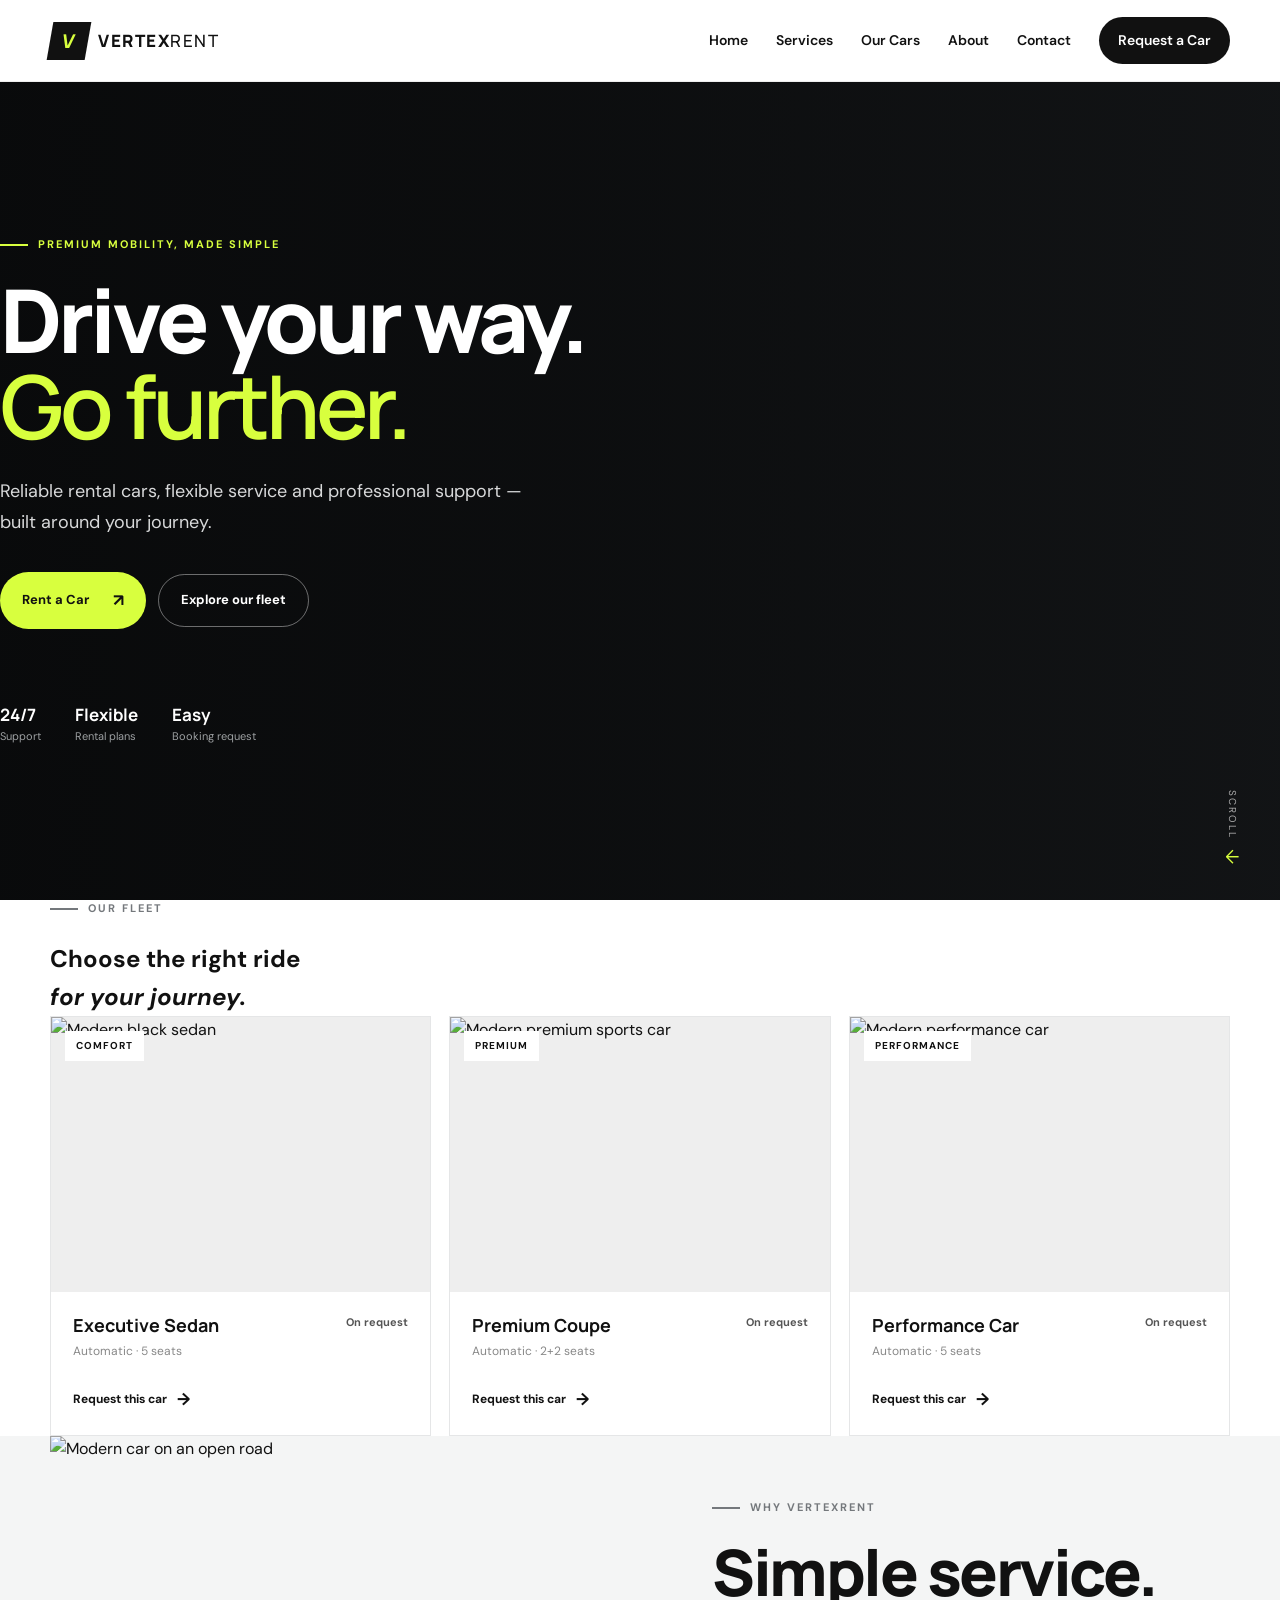
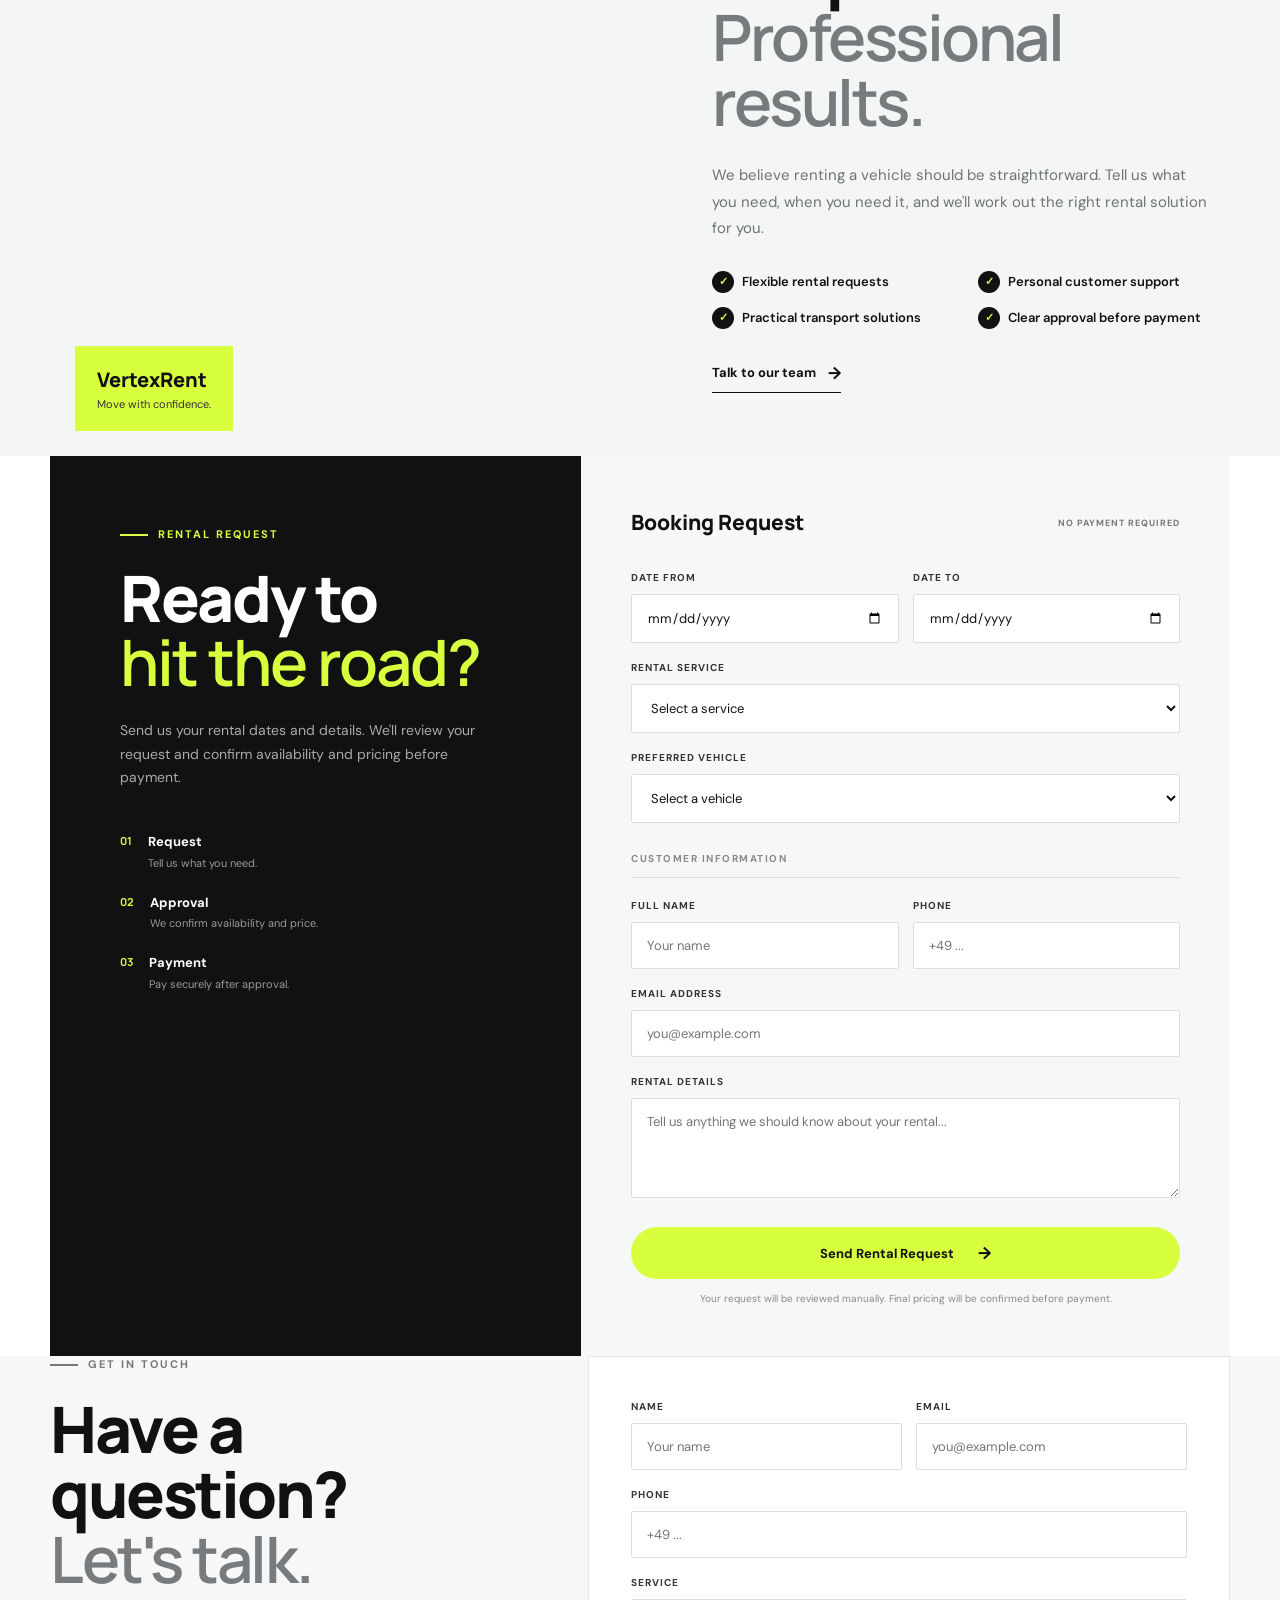
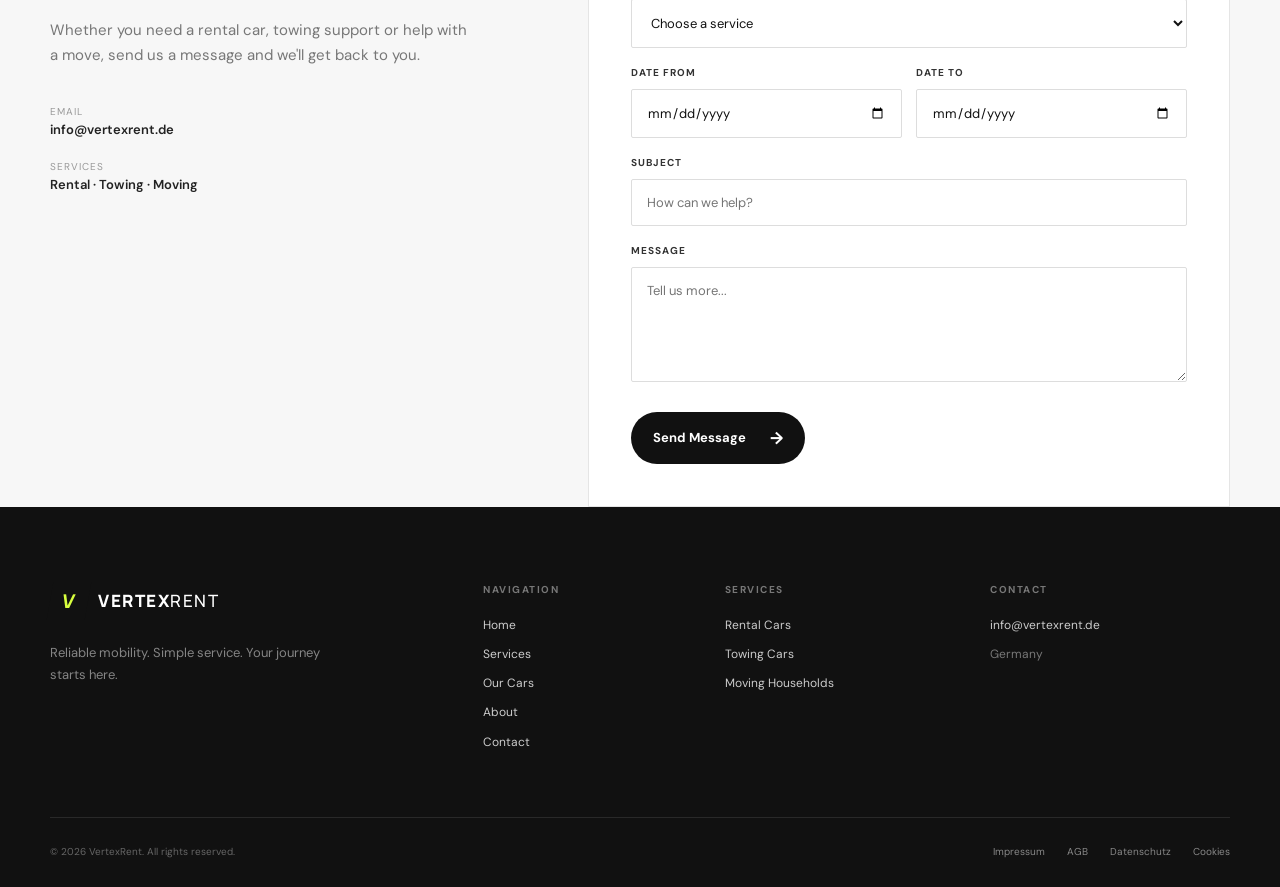
==== commit d57e15c6: "Add files via upload" ====
--- a/index.html
+++ b/index.html
@@ -1,1727 +1,1405 @@
-<!DOCTYPE html>
-<html lang="en">
-
-<head>
-
-    <!-- 
-         BASIC META
-     -->
-
-    <meta charset="UTF-8">
-
-    <meta name="viewport"
-          content="width=device-width, initial-scale=1.0">
-
-    <meta http-equiv="X-UA-Compatible"
-          content="IE=edge">
-
-
-    <!-- 
-         SEO
-     -->
-
-    <title>VertexRent | Premium Car Rental & Mobility Services</title>
-
-    <meta name="description"
-          content="VertexRent offers reliable car rental, towing and household moving services with flexible rental solutions and professional support.">
-
-    <meta name="keywords"
-          content="car rental, rent a car, vehicle rental, towing cars, moving household, VertexRent">
-
-    <meta name="author"
-          content="VertexRent">
-
-    <meta name="robots"
-          content="index, follow">
-
-    <meta name="googlebot"
-          content="index, follow">
-
-
-    <!-- 
-         CANONICAL URL
-     -->
-
-    <link rel="canonical"
-          href="https://vertexrent.de/">
-
-
-    <!-- 
-         FAVICON
-     -->
-
-    <link rel="icon"
-          type="image/png"
-          href="images/favicon.png">
-
-
-    <!-- 
-         GOOGLE FONTS
-     -->
-
-    <link rel="preconnect"
-          href="https://fonts.googleapis.com">
-
-    <link rel="preconnect"
-          href="https://fonts.gstatic.com"
-          crossorigin>
-
-    <link href="https://fonts.googleapis.com/css2?family=DM+Sans:wght@400;500;600;700&family=Manrope:wght@600;700;800&display=swap"
-          rel="stylesheet">
-
-
-    <!-- 
-         OPEN GRAPH
-         Facebook / WhatsApp / LinkedIn
-          -->
-
-    <meta property="og:type"
-          content="website">
-
-    <meta property="og:title"
-          content="VertexRent | Premium Car Rental & Mobility Services">
-
-    <meta property="og:description"
-          content="Reliable car rental, towing and moving services from VertexRent.">
-
-    <meta property="og:url"
-          content="https://vertexrent.de/">
-
-    <meta property="og:site_name"
-          content="VertexRent">
-
-    <meta property="og:image"
-          content="https://vertexrent.de/images/og-image.jpg">
-
-
-    <!--  TWITTER / X CARD -->
-
-    <meta name="twitter:card"
-          content="summary_large_image">
-
-    <meta name="twitter:title"
-          content="VertexRent | Premium Car Rental & Mobility Services">
-
-    <meta name="twitter:description"
-          content="Reliable car rental, towing and moving services from VertexRent.">
-
-    <meta name="twitter:image"
-          content="https://vertexrent.de/images/og-image.jpg">
-
-
-    <!-- 
-         WEBSITE CSS
-    -->
-
-    <link rel="stylesheet"
-          href="style.css">
-
-    <link rel="stylesheet"
-          href="responsive.css">
-
-</head>
-
-
-<body>
-
-    <!-- Website content will be added here -->
-  <!-- =========================
-         HEADER
-    ========================== -->
-
-    <header class="site-header">
-
-        <div class="container nav-wrapper">
-
-            <!-- Logo -->
-            <a href="#home" class="logo" aria-label="VertexRent Home">
-
-                <span class="logo-mark">V</span>
-
-                <span class="logo-text">
-                    VERTEX<span>RENT</span>
-                </span>
-
-            </a>
-
-
-            <!-- Navigation -->
-            <nav class="main-nav" aria-label="Main Navigation">
-
-                <a href="#home">Home</a>
-
-                <a href="services.html">Services</a>
-
-                <a href="#fleet">Our Cars</a>
-
-                <a href="#about">About</a>
-
-                <a href="#contact">Contact</a>
-
-                <a href="#booking" class="nav-cta">
-                    Request a Car
-                </a>
-
-            </nav>
-
-
-            <!-- Mobile Menu Button -->
-            <button
-                class="menu-toggle"
-                type="button"
-                aria-label="Open navigation menu"
-                aria-expanded="false">
-
-                <span></span>
-                <span></span>
-                <span></span>
-
-            </button>
-
-        </div>
-
-    </header>
-
-
-     <!-- =========================
-         MAIN CONTENT
-    ========================== -->
-
-    <main id="main-content">
-
-     <section class="hero" id="home">
-
-        <!-- Background Image -->
-        <div class="hero-background"></div>
-
-
-        <div class="container hero-container">
-
-            <div class="hero-content">
-
-                <!-- Small Label -->
-                <p class="eyebrow hero-eyebrow">
-                    <span></span>
-                    Premium mobility, made simple
-                </p>
-
-
-                <!-- Main Heading -->
-                <h1>
-                    Drive your way.
-                    <br>
-                    <em>Go further.</em>
-                </h1>
-
-
-                <!-- Description -->
-                <p class="hero-description">
-                    Reliable rental cars, flexible service and
-                    professional support — built around your journey.
-                </p>
-
-
-                <!-- Buttons -->
-                <div class="hero-actions">
-
-                    <a href="#booking" class="btn btn-primary">
-                        Rent a Car
-                        <span>↗</span>
-                    </a>
-
-                    <a href="#fleet" class="btn btn-outline">
-                        Explore our fleet
-                    </a>
-
-                </div>
-
-
-                <!-- Trust Information -->
-                <div class="hero-trust">
-
-                    <div class="trust-item">
-
-                        <strong>24/7</strong>
-
-                        <span>
-                            Support
-                        </span>
-
-                    </div>
-
-
-                    <div class="trust-item">
-
-                        <strong>Flexible</strong>
-
-                        <span>
-                            Rental plans
-                        </span>
-
-                    </div>
-
-
-                    <div class="trust-item">
-
-                        <strong>Easy</strong>
-
-                        <span>
-                            Booking request
-                        </span>
-
-                    </div>
-
-                </div>
-
-            </div>
-
-        </div>
-
-
-        <!-- Scroll Indicator -->
-
-        <div class="hero-scroll">
-
-            <span>SCROLL</span>
-
-            <strong>↓</strong>
-
-        </div>
-
-    </section>
-
-
-
-
-
-
-
-
-
-
-<!-- =========================
-     SERVICES SECTION
-========================= -->
-
-
-
-<section class="services-section" id="services">
-
-    <div class="services-container">
-
-        <!-- Heading -->
-        <div class="services-header">
-
-            <div class="services-title">
-
-                <p class="services-eyebrow">
-                    <span></span>
-                    What we offer
-                </p>
-
-                <h2>
-                    More than a service.
-                    <br>
-                    <em>Complete mobility solutions.</em>
-                </h2>
-
-            </div>
-
-
-            <p class="services-intro">
-                From moving and transport to professional
-                vehicle transfers, VertexRent provides
-                reliable solutions for private and
-                business customers.
-            </p>
-
-        </div>
-
-
-        <!-- Service Cards -->
-        <div class="services-grid">
-
-
-            <!-- =========================
-                 SERVICE 01
-                 MOVING & TRANSPORT
-            ========================== -->
-
-            <article class="service-box service-box-large">
-
-                <div class="service-image-wrap">
-
-                    <img
-                        src="images/moving-truck.jpg"
-                        alt="Moving and transport service"
-                    >
-
-                    <span class="service-index">
-                        01
-                    </span>
-
-                </div>
-
-
-                <div class="service-box-content">
-
-                    <p class="service-category">
-                        Moving & Transport
-                    </p>
-
-                    <h3>
-                        Moving made
-                        <em>simple.</em>
-                    </h3>
-
-                    <p class="service-description">
-                        We support private moves, senior moves,
-                        company relocations and transport
-                        throughout Germany.
-                    </p>
-
-
-                    <ul class="service-list">
-
-                        <li>
-                            <span>✓</span>
-                            Private & senior moves
-                        </li>
-
-                        <li>
-                            <span>✓</span>
-                            Company & office moves
-                        </li>
-
-                        <li>
-                            <span>✓</span>
-                            Furniture & kitchen assembly
-                        </li>
-
-                        <li>
-                            <span>✓</span>
-                            Packing & unpacking
-                        </li>
-
-                        <li>
-                            <span>✓</span>
-                            Loading & unloading
-                        </li>
-
-                        <li>
-                            <span>✓</span>
-                            Up to 5 moving helpers
-                        </li>
-
-                    </ul>
-
-
-                    <div class="service-info">
-
-                        <strong>
-                            3.5t & 7.49t LKW
-                        </strong>
-
-                        <span>
-                            Available on request
-                        </span>
-
-                    </div>
-
-
-                    <a href="#contact" class="service-button">
-                        Request a quote
-                        <span>&rarr;</span>
-                    </a>
-
-                </div>
-
-            </article>
-
-
-
-            <!-- =========================
-                 SERVICE 02
-                 TOWING / TRANSPORT
-            ========================== -->
-
-            <article class="service-box">
-
-                <div class="service-image-wrap">
-
-                    <img
-                        src="images/towing-cars.jpg"
-                        alt="Vehicle towing and transport"
-                    >
-
-                    <span class="service-index">
-                        02
-                    </span>
-
-                </div>
-
-
-                <div class="service-box-content">
-
-                    <p class="service-category">
-                        Towing / Transport Cars
-                    </p>
-
-                    <h3>
-                        Vehicle transport
-                        <em>you can rely on.</em>
-                    </h3>
-
-                    <p class="service-description">
-                        Safe and dependable vehicle transport
-                        for cars, vans and other vehicles,
-                        with pickup and delivery available.
-                    </p>
-
-
-                    <ul class="service-list">
-
-                        <li>
-                            <span>✓</span>
-                            Vehicle transportation
-                        </li>
-
-                        <li>
-                            <span>✓</span>
-                            Pickup & delivery
-                        </li>
-
-                        <li>
-                            <span>✓</span>
-                            Germany-wide transport
-                        </li>
-
-                        <li>
-                            <span>✓</span>
-                            EU-wide transport
-                        </li>
-
-                    </ul>
-
-
-                    <a href="#contact" class="service-button">
-                        Request transport
-                        <span>&rarr;</span>
-                    </a>
-
-                </div>
-
-            </article>
-
-
-
-            <!-- =========================
-                 SERVICE 03
-                 ÜBERFÜHRUNG
-            ========================== -->
-
-            <article class="service-box">
-
-                <div class="service-image-wrap">
-
-                    <img
-                        src="images/vehicle-transfer.jpg"
-                        alt="Vehicle transfer service"
-                    >
-
-                    <span class="service-index">
-                        03
-                    </span>
-
-                </div>
-
-
-                <div class="service-box-content">
-
-                    <p class="service-category">
-                        Vehicle Transfer
-                    </p>
-
-                    <h3>
-                        From A to B.
-                        <em>Directly.</em>
-                    </h3>
-
-                    <p class="service-description">
-                        Professional vehicle transfers across
-                        Germany and the EU, including direct
-                        pickup and delivery.
-                    </p>
-
-
-                    <ul class="service-list">
-
-                        <li>
-                            <span>✓</span>
-                            Germany & EU-wide
-                        </li>
-
-                        <li>
-                            <span>✓</span>
-                            Direct A-to-B transport
-                        </li>
-
-                        <li>
-                            <span>✓</span>
-                            Roadworthy vehicles
-                        </li>
-
-                        <li>
-                            <span>✓</span>
-                            Non-roadworthy vehicles on request
-                        </li>
-
-                    </ul>
-
-
-                    <div class="service-info">
-
-                        <strong>
-                            From €150
-                        </strong>
-
-                        <span>
-                            Individual quotation
-                        </span>
-
-                    </div>
-
-
-                    <a href="#contact" class="service-button">
-                        Get an offer
-                        <span>&rarr;</span>
-                    </a>
-
-                </div>
-
-            </article>
-
-
-        </div>
-
-    </div>
-
-</section>
-
-
-
-
-
-
-<!-- =========================
-     OUR FLEET SECTION
-========================= -->
-
-<section class="fleet section" id="fleet">
-
-    <div class="container">
-
-        <!-- Section Heading -->
-
-        <div class="section-heading">
-
-            <p class="eyebrow">
-                <span></span>
-                Our Fleet
-            </p>
-
-            <h2>
-                Choose the right ride
-                <br>
-                <em>for your journey.</em>
-            </h2>
-
-        </div>
-
-
-        <!-- Cars Grid -->
-
-        <div class="car-grid">
-
-
-            <!-- Car 01 -->
-
-            <article class="car-card">
-
-                <div class="car-image">
-
-                    <img
-                        src="https://images.unsplash.com/photo-1555215695-3004980ad54e?auto=format&fit=crop&w=1200&q=85"
-                        alt="Modern black sedan">
-
-                    <span class="car-tag">
-                        Comfort
-                    </span>
-
-                </div>
-
-
-                <div class="car-info">
-
-                    <div class="car-main-info">
-
-                        <div>
-
-                            <h3>
-                                Executive Sedan
-                            </h3>
-
-                            <p>
-                                Automatic · 5 seats
-                            </p>
-
-                        </div>
-
-                        <span class="car-price">
-                            On request
-                        </span>
-
-                    </div>
-
-
-                    <a href="#booking" class="car-link">
-                        Request this car
-                        <span>→</span>
-                    </a>
-
-                </div>
-
-            </article>
-
-
-            <!-- Car 02 -->
-
-            <article class="car-card">
-
-                <div class="car-image">
-
-                    <img
-                        src="https://images.unsplash.com/photo-1542362567-b07e54358753?auto=format&fit=crop&w=1200&q=85"
-                        alt="Modern premium sports car">
-
-                    <span class="car-tag">
-                        Premium
-                    </span>
-
-                </div>
-
-
-                <div class="car-info">
-
-                    <div class="car-main-info">
-
-                        <div>
-
-                            <h3>
-                                Premium Coupe
-                            </h3>
-
-                            <p>
-                                Automatic · 2+2 seats
-                            </p>
-
-                        </div>
-
-                        <span class="car-price">
-                            On request
-                        </span>
-
-                    </div>
-
-
-                    <a href="#booking" class="car-link">
-                        Request this car
-                        <span>→</span>
-                    </a>
-
-                </div>
-
-            </article>
-
-
-            <!-- Car 03 -->
-
-            <article class="car-card">
-
-                <div class="car-image">
-
-                    <img
-                        src="https://images.unsplash.com/photo-1503376780353-7e6692767b70?auto=format&fit=crop&w=1200&q=85"
-                        alt="Modern performance car">
-
-                    <span class="car-tag">
-                        Performance
-                    </span>
-
-                </div>
-
-
-                <div class="car-info">
-
-                    <div class="car-main-info">
-
-                        <div>
-
-                            <h3>
-                                Performance Car
-                            </h3>
-
-                            <p>
-                                Automatic · 5 seats
-                            </p>
-
-                        </div>
-
-                        <span class="car-price">
-                            On request
-                        </span>
-
-                    </div>
-
-
-                    <a href="#booking" class="car-link">
-                        Request this car
-                        <span>→</span>
-                    </a>
-
-                </div>
-
-            </article>
-
-
-        </div>
-
-    </div>
-
-</section>
-
-
-<!-- =========================
-     ABOUT SECTION
-========================= -->
-
-<section class="about section" id="about">
-
-    <div class="container about-grid">
-
-
-        <!-- About Image -->
-
-        <div class="about-image">
-
-            <img
-                src="https://images.unsplash.com/photo-1492144534655-ae79c964c9d7?auto=format&fit=crop&w=1400&q=85"
-                alt="Modern car on an open road">
-
-            <div class="about-badge">
-
-                <strong>VertexRent</strong>
-
-                <span>
-                    Move with confidence.
-                </span>
-
-            </div>
-
-        </div>
-
-
-        <!-- About Content -->
-
-        <div class="about-content">
-
-            <p class="eyebrow">
-
-                <span></span>
-
-                Why VertexRent
-
-            </p>
-
-
-            <h2>
-
-                Simple service.
-                <br>
-
-                <em>Professional results.</em>
-
-            </h2>
-
-
-            <p class="about-description">
-
-                We believe renting a vehicle should be
-                straightforward. Tell us what you need,
-                when you need it, and we'll work out the
-                right rental solution for you.
-
-            </p>
-
-
-            <!-- Benefits -->
-
-            <ul class="benefits-list">
-
-                <li>
-
-                    <span class="benefit-icon">
-                        ✓
-                    </span>
-
-                    <span>
-                        Flexible rental requests
-                    </span>
-
-                </li>
-
-
-                <li>
-
-                    <span class="benefit-icon">
-                        ✓
-                    </span>
-
-                    <span>
-                        Personal customer support
-                    </span>
-
-                </li>
-
-
-                <li>
-
-                    <span class="benefit-icon">
-                        ✓
-                    </span>
-
-                    <span>
-                        Practical transport solutions
-                    </span>
-
-                </li>
-
-
-                <li>
-
-                    <span class="benefit-icon">
-                        ✓
-                    </span>
-
-                    <span>
-                        Clear approval before payment
-                    </span>
-
-                </li>
-
-            </ul>
-
-
-            <!-- Link -->
-
-            <a href="#contact" class="about-link">
-
-                Talk to our team
-
-                <span>&rarr;</span>
-
-            </a>
-
-        </div>
-
-    </div>
-
-</section>
-
-
-
-<!-- =========================
-     BOOKING SECTION
-========================= -->
-
-<section class="booking section" id="booking">
-
-    <div class="container">
-
-        <div class="booking-box">
-
-            <!-- =========================
-                 BOOKING INTRO
-            ========================== -->
-
-            <div class="booking-content">
-
-                <p class="eyebrow booking-eyebrow">
-
-                    <span></span>
-
-                    Rental Request
-
-                </p>
-
-
-                <h2>
-
-                    Ready to
-                    <br>
-
-                    <em>hit the road?</em>
-
-                </h2>
-
-
-                <p class="booking-description">
-
-                    Send us your rental dates and details.
-                    We'll review your request and confirm
-                    availability and pricing before payment.
-
-                </p>
-
-
-                <!-- Booking Process -->
-
-                <div class="booking-steps">
-
-
-                    <div class="booking-step">
-
-                        <span>01</span>
-
-                        <div>
-
-                            <strong>
-                                Request
-                            </strong>
-
-                            <p>
-                                Tell us what you need.
-                            </p>
-
-                        </div>
-
-                    </div>
-
-
-                    <div class="booking-step">
-
-                        <span>02</span>
-
-                        <div>
-
-                            <strong>
-                                Approval
-                            </strong>
-
-                            <p>
-                                We confirm availability
-                                and price.
-                            </p>
-
-                        </div>
-
-                    </div>
-
-
-                    <div class="booking-step">
-
-                        <span>03</span>
-
-                        <div>
-
-                            <strong>
-                                Payment
-                            </strong>
-
-                            <p>
-                                Pay securely after approval.
-                            </p>
-
-                        </div>
-
-                    </div>
-
-
-                </div>
-
-            </div>
-
-
-            <!-- =========================
-                 BOOKING FORM
-            ========================== -->
-
-            <div class="booking-form-wrapper">
-
-                <form class="booking-form" id="bookingForm">
-
-
-                    <div class="form-heading">
-
-                        <h3>
-                            Booking Request
-                        </h3>
-
-                        <span>
-                            No payment required
-                        </span>
-
-                    </div>
-
-
-                    <!-- Dates -->
-
-                    <div class="form-row">
-
-                        <div class="form-group">
-
-                            <label for="date-from">
-                                Date From
-                            </label>
-
-                            <input
-                                type="date"
-                                id="date-from"
-                                name="date-from"
-                                required
-                            >
-
-                        </div>
-
-
-                        <div class="form-group">
-
-                            <label for="date-to">
-                                Date To
-                            </label>
-
-                            <input
-                                type="date"
-                                id="date-to"
-                                name="date-to"
-                                required
-                            >
-
-                        </div>
-
-                    </div>
-
-
-                    <!-- Rental Details -->
-
-                    <div class="form-group">
-
-                        <label for="service">
-                            Rental Service
-                        </label>
-
-                        <select
-                            id="service"
-                            name="service"
-                            required
-                        >
-
-                            <option value="">
-                                Select a service
-                            </option>
-
-                            <option value="rental-car">
-                                Rental Car
-                            </option>
-
-                            <option value="towing">
-                                Towing Car
-                            </option>
-
-                            <option value="moving">
-                                Moving Household
-                            </option>
-
-                        </select>
-
-                    </div>
-
-
-                    <div class="form-group">
-
-                        <label for="vehicle">
-                            Preferred Vehicle
-                        </label>
-
-                        <select
-                            id="vehicle"
-                            name="vehicle"
-                        >
-
-                            <option value="">
-                                Select a vehicle
-                            </option>
-
-                            <option value="executive-sedan">
-                                Executive Sedan
-                            </option>
-
-                            <option value="premium-coupe">
-                                Premium Coupe
-                            </option>
-
-                            <option value="performance-car">
-                                Performance Car
-                            </option>
-
-                        </select>
-
-                    </div>
-
-
-                    <!-- Customer Information -->
-
-                    <div class="form-section-title">
-
-                        Customer Information
-
-                    </div>
-
-
-                    <div class="form-row">
-
-                        <div class="form-group">
-
-                            <label for="customer-name">
-                                Full Name
-                            </label>
-
-                            <input
-                                type="text"
-                                id="customer-name"
-                                name="customer-name"
-                                placeholder="Your name"
-                                required
-                            >
-
-                        </div>
-
-
-                        <div class="form-group">
-
-                            <label for="customer-phone">
-                                Phone
-                            </label>
-
-                            <input
-                                type="tel"
-                                id="customer-phone"
-                                name="customer-phone"
-                                placeholder="+49 ..."
-                                required
-                            >
-
-                        </div>
-
-                    </div>
-
-
-                    <div class="form-group">
-
-                        <label for="customer-email">
-                            Email Address
-                        </label>
-
-                        <input
-                            type="email"
-                            id="customer-email"
-                            name="customer-email"
-                            placeholder="you@example.com"
-                            required
-                        >
-
-                    </div>
-
-
-                    <!-- Additional Details -->
-
-                    <div class="form-group">
-
-                        <label for="rental-details">
-                            Rental Details
-                        </label>
-
-                        <textarea
-                            id="rental-details"
-                            name="rental-details"
-                            rows="4"
-                            placeholder="Tell us anything we should know about your rental..."
-                        ></textarea>
-
-                    </div>
-
-
-                    <!-- Submit -->
-
-                    <button
-                        type="submit"
-                        class="btn btn-primary booking-submit"
-                    >
-
-                        Send Rental Request
-
-                        <span>&rarr;</span>
-
-                    </button>
-
-
-                    <p class="form-note">
-
-                        Your request will be reviewed manually.
-                        Final pricing will be confirmed before payment.
-
-                    </p>
-
-
-                </form>
-
-            </div>
-
-        </div>
-
-    </div>
-
-</section>
-
-
-<!-- =========================
-     CONTACT SECTION
-========================= -->
-
-<section class="contact section" id="contact">
-
-    <div class="container contact-grid">
-
-        <!-- Contact Information -->
-
-        <div class="contact-content">
-
-            <p class="eyebrow">
-
-                <span></span>
-
-                Get in touch
-
-            </p>
-
-
-            <h2>
-
-                Have a question?
-                <br>
-
-                <em>Let's talk.</em>
-
-            </h2>
-
-
-            <p class="contact-description">
-
-                Whether you need a rental car, towing support
-                or help with a move, send us a message and
-                we'll get back to you.
-
-            </p>
-
-
-            <!-- Contact Details -->
-
-            <div class="contact-details">
-
-                <div class="contact-detail">
-
-                    <span>
-                        Email
-                    </span>
-
-                    <strong>
-                        info@vertexrent.de
-                    </strong>
-
-                </div>
-
-
-                <div class="contact-detail">
-
-                    <span>
-                        Services
-                    </span>
-
-                    <strong>
-                        Rental · Towing · Moving
-                    </strong>
-
-                </div>
-
-            </div>
-
-        </div>
-
-
-        <!-- Contact Form -->
-
-        <div class="contact-form-wrapper">
-
-            <form class="contact-form" id="contactForm">
-
-
-                <!-- Name + Email -->
-
-                <div class="form-row">
-
-                    <div class="form-group">
-
-                        <label for="contact-name">
-                            Name
-                        </label>
-
-                        <input
-                            type="text"
-                            id="contact-name"
-                            name="name"
-                            placeholder="Your name"
-                            required
-                        >
-
-                    </div>
-
-
-                    <div class="form-group">
-
-                        <label for="contact-email">
-                            Email
-                        </label>
-
-                        <input
-                            type="email"
-                            id="contact-email"
-                            name="email"
-                            placeholder="you@example.com"
-                            required
-                        >
-
-                    </div>
-
-                </div>
-
-
-                <!-- Phone -->
-
-                <div class="form-group">
-
-                    <label for="contact-phone">
-                        Phone
-                    </label>
-
-                    <input
-                        type="tel"
-                        id="contact-phone"
-                        name="phone"
-                        placeholder="+49 ..."
-                    >
-
-                </div>
-
-
-                <!-- Service -->
-
-                <div class="form-group">
-
-                    <label for="contact-service">
-                        Service
-                    </label>
-
-                    <select
-                        id="contact-service"
-                        name="service"
-                        required
-                    >
-
-                        <option value="">
-                            Choose a service
-                        </option>
-
-                        <option value="rental">
-                            Rental Cars
-                        </option>
-
-                        <option value="towing">
-                            Towing Cars
-                        </option>
-
-                        <option value="moving">
-                            Moving Households
-                        </option>
-
-                    </select>
-
-                </div>
-
-
-                <!-- Dates -->
-
-                <div class="form-row">
-
-                    <div class="form-group">
-
-                        <label for="contact-date-from">
-                            Date From
-                        </label>
-
-                        <input
-                            type="date"
-                            id="contact-date-from"
-                            name="date-from"
-                        >
-
-                    </div>
-
-
-                    <div class="form-group">
-
-                        <label for="contact-date-to">
-                            Date To
-                        </label>
-
-                        <input
-                            type="date"
-                            id="contact-date-to"
-                            name="date-to"
-                        >
-
-                    </div>
-
-                </div>
-
-
-                <!-- Subject -->
-
-                <div class="form-group">
-
-                    <label for="contact-subject">
-                        Subject
-                    </label>
-
-                    <input
-                        type="text"
-                        id="contact-subject"
-                        name="subject"
-                        placeholder="How can we help?"
-                    >
-
-                </div>
-
-
-                <!-- Message -->
-
-                <div class="form-group">
-
-                    <label for="contact-message">
-                        Message
-                    </label>
-
-                    <textarea
-                        id="contact-message"
-                        name="message"
-                        rows="5"
-                        placeholder="Tell us more..."
-                    ></textarea>
-
-                </div>
-
-
-                <!-- Submit -->
-
-                <button
-                    type="submit"
-                    class="btn btn-dark contact-submit"
-                >
-
-                    Send Message
-
-                    <span>&rarr;</span>
-
-                </button>
-
-
-            </form>
-
-        </div>
-
-    </div>
-
-</section>
-
-    </main>
-
-
-    <!-- =========================
-     FOOTER
-========================= -->
-
-<footer class="site-footer">
-
-    <div class="container">
-
-
-        <!-- Footer Top -->
-
-        <div class="footer-top">
-
-
-            <!-- Brand -->
-
-            <div class="footer-brand">
-
-                <a href="#home" class="logo footer-logo">
-
-                    <span class="logo-mark">V</span>
-
-                    <span class="logo-text">
-                        VERTEX<span>RENT</span>
-                    </span>
-
-                </a>
-
-
-                <p>
-                    Reliable mobility.
-                    Simple service.
-                    Your journey starts here.
-                </p>
-
-            </div>
-
-
-            <!-- Navigation -->
-
-            <div class="footer-column">
-
-                <h4>
-                    Navigation
-                </h4>
-
-                <a href="#home">
-                    Home
-                </a>
-
-                <a href="#services">
-                    Services
-                </a>
-
-                <a href="#fleet">
-                    Our Cars
-                </a>
-
-                <a href="#about">
-                    About
-                </a>
-
-                <a href="#contact">
-                    Contact
-                </a>
-
-            </div>
-
-
-            <!-- Services -->
-
-            <div class="footer-column">
-
-                <h4>
-                    Services
-                </h4>
-
-                <a href="#booking">
-                    Rental Cars
-                </a>
-
-                <a href="#contact">
-                    Towing Cars
-                </a>
-
-                <a href="#contact">
-                    Moving Households
-                </a>
-
-            </div>
-
-
-            <!-- Contact -->
-
-            <div class="footer-column">
-
-                <h4>
-                    Contact
-                </h4>
-
-                <a href="mailto:info@vertexrent.de">
-                    info@vertexrent.de
-                </a>
-
-                <span class="footer-muted">
-                    Germany
-                </span>
-
-            </div>
-
-
-        </div>
-
-
-        <!-- Footer Bottom -->
-
-        <div class="footer-bottom">
-
-
-            <p>
-                © 2026 VertexRent.
-                All rights reserved.
-            </p>
-
-
-            <!-- Legal -->
-
-            <nav class="legal-links" aria-label="Legal">
-
-                <a href="impressum.html">
-                    Impressum
-                </a>
-
-                <a href="agb.html">
-                    AGB
-                </a>
-
-                <a href="datenschutz.html">
-                    Datenschutz
-                </a>
-
-                <a href="cookies.html">
-                    Cookies
-                </a>
-
-            </nav>
-
-
-        </div>
-
-    </div>
-
-</footer>
-
-
-    <script src="script.js"></script>
-
-</body>
-
+<!DOCTYPE html>
+<html lang="en">
+
+<head>
+
+    <!-- 
+         BASIC META
+     -->
+
+    <meta charset="UTF-8">
+
+    <meta name="viewport"
+          content="width=device-width, initial-scale=1.0">
+
+    <meta http-equiv="X-UA-Compatible"
+          content="IE=edge">
+
+
+    <!-- 
+         SEO
+     -->
+
+    <title>VertexRent | Premium Car Rental & Mobility Services</title>
+
+    <meta name="description"
+          content="VertexRent offers reliable car rental, towing and household moving services with flexible rental solutions and professional support.">
+
+    <meta name="keywords"
+          content="car rental, rent a car, vehicle rental, towing cars, moving household, VertexRent">
+
+    <meta name="author"
+          content="VertexRent">
+
+    <meta name="robots"
+          content="index, follow">
+
+    <meta name="googlebot"
+          content="index, follow">
+
+
+    <!-- 
+         CANONICAL URL
+     -->
+
+    <link rel="canonical"
+          href="https://vertexrent.de/">
+
+
+    <!-- 
+         FAVICON
+     -->
+
+    <link rel="icon"
+          type="image/png"
+          href="images/favicon.png">
+
+
+    <!-- 
+         GOOGLE FONTS
+     -->
+
+    <link rel="preconnect"
+          href="https://fonts.googleapis.com">
+
+    <link rel="preconnect"
+          href="https://fonts.gstatic.com"
+          crossorigin>
+
+    <link href="https://fonts.googleapis.com/css2?family=DM+Sans:wght@400;500;600;700&family=Manrope:wght@600;700;800&display=swap"
+          rel="stylesheet">
+
+
+    <!-- 
+         OPEN GRAPH
+         Facebook / WhatsApp / LinkedIn
+          -->
+
+    <meta property="og:type"
+          content="website">
+
+    <meta property="og:title"
+          content="VertexRent | Premium Car Rental & Mobility Services">
+
+    <meta property="og:description"
+          content="Reliable car rental, towing and moving services from VertexRent.">
+
+    <meta property="og:url"
+          content="https://vertexrent.de/">
+
+    <meta property="og:site_name"
+          content="VertexRent">
+
+    <meta property="og:image"
+          content="https://vertexrent.de/images/og-image.jpg">
+
+
+    <!--  TWITTER / X CARD -->
+
+    <meta name="twitter:card"
+          content="summary_large_image">
+
+    <meta name="twitter:title"
+          content="VertexRent | Premium Car Rental & Mobility Services">
+
+    <meta name="twitter:description"
+          content="Reliable car rental, towing and moving services from VertexRent.">
+
+    <meta name="twitter:image"
+          content="https://vertexrent.de/images/og-image.jpg">
+
+
+    <!-- 
+         WEBSITE CSS
+    -->
+
+    <link rel="stylesheet"
+          href="style.css">
+
+    <link rel="stylesheet"
+          href="responsive.css">
+
+</head>
+
+
+<body>
+
+    <!-- Website content will be added here -->
+  <!-- =========================
+         HEADER
+    ========================== -->
+
+    <header class="site-header">
+
+        <div class="container nav-wrapper">
+
+            <!-- Logo -->
+            <a href="#home" class="logo" aria-label="VertexRent Home">
+
+                <span class="logo-mark">V</span>
+
+                <span class="logo-text">
+                    VERTEX<span>RENT</span>
+                </span>
+
+            </a>
+
+
+            <!-- Navigation -->
+            <nav class="main-nav" aria-label="Main Navigation">
+
+                <a href="#home">Home</a>
+
+                <a href="services.html">Services</a>
+
+                <a href="#fleet">Our Cars</a>
+
+                <a href="#about">About</a>
+
+                <a href="#contact">Contact</a>
+
+                <a href="#booking" class="nav-cta">
+                    Request a Car
+                </a>
+
+            </nav>
+
+
+            <!-- Mobile Menu Button -->
+            <button
+                class="menu-toggle"
+                type="button"
+                aria-label="Open navigation menu"
+                aria-expanded="false">
+
+                <span></span>
+                <span></span>
+                <span></span>
+
+            </button>
+
+        </div>
+
+    </header>
+
+
+     <!-- =========================
+         MAIN CONTENT
+    ========================== -->
+
+    <main id="main-content">
+
+     <section class="hero" id="home">
+
+        <!-- Background Image -->
+        <div class="hero-background"></div>
+
+
+        <div class="container hero-container">
+
+            <div class="hero-content">
+
+                <!-- Small Label -->
+                <p class="eyebrow hero-eyebrow">
+                    <span></span>
+                    Premium mobility, made simple
+                </p>
+
+
+                <!-- Main Heading -->
+                <h1>
+                    Drive your way.
+                    <br>
+                    <em>Go further.</em>
+                </h1>
+
+
+                <!-- Description -->
+                <p class="hero-description">
+                    Reliable rental cars, flexible service and
+                    professional support — built around your journey.
+                </p>
+
+
+                <!-- Buttons -->
+                <div class="hero-actions">
+
+                    <a href="#booking" class="btn btn-primary">
+                        Rent a Car
+                        <span>↗</span>
+                    </a>
+
+                    <a href="#fleet" class="btn btn-outline">
+                        Explore our fleet
+                    </a>
+
+                </div>
+
+
+                <!-- Trust Information -->
+                <div class="hero-trust">
+
+                    <div class="trust-item">
+
+                        <strong>24/7</strong>
+
+                        <span>
+                            Support
+                        </span>
+
+                    </div>
+
+
+                    <div class="trust-item">
+
+                        <strong>Flexible</strong>
+
+                        <span>
+                            Rental plans
+                        </span>
+
+                    </div>
+
+
+                    <div class="trust-item">
+
+                        <strong>Easy</strong>
+
+                        <span>
+                            Booking request
+                        </span>
+
+                    </div>
+
+                </div>
+
+            </div>
+
+        </div>
+
+
+        <!-- Scroll Indicator -->
+
+        <div class="hero-scroll">
+
+            <span>SCROLL</span>
+
+            <strong>↓</strong>
+
+        </div>
+
+    </section>
+
+
+<!-- =========================
+     OUR FLEET SECTION
+========================= -->
+
+<section class="fleet section" id="fleet">
+
+    <div class="container">
+
+        <!-- Section Heading -->
+
+        <div class="section-heading">
+
+            <p class="eyebrow">
+                <span></span>
+                Our Fleet
+            </p>
+
+            <h2>
+                Choose the right ride
+                <br>
+                <em>for your journey.</em>
+            </h2>
+
+        </div>
+
+
+        <!-- Cars Grid -->
+
+        <div class="car-grid">
+
+
+            <!-- Car 01 -->
+
+            <article class="car-card">
+
+                <div class="car-image">
+
+                    <img
+                        src="https://images.unsplash.com/photo-1555215695-3004980ad54e?auto=format&fit=crop&w=1200&q=85"
+                        alt="Modern black sedan">
+
+                    <span class="car-tag">
+                        Comfort
+                    </span>
+
+                </div>
+
+
+                <div class="car-info">
+
+                    <div class="car-main-info">
+
+                        <div>
+
+                            <h3>
+                                Executive Sedan
+                            </h3>
+
+                            <p>
+                                Automatic · 5 seats
+                            </p>
+
+                        </div>
+
+                        <span class="car-price">
+                            On request
+                        </span>
+
+                    </div>
+
+
+                    <a href="#booking" class="car-link">
+                        Request this car
+                        <span>→</span>
+                    </a>
+
+                </div>
+
+            </article>
+
+
+            <!-- Car 02 -->
+
+            <article class="car-card">
+
+                <div class="car-image">
+
+                    <img
+                        src="https://images.unsplash.com/photo-1542362567-b07e54358753?auto=format&fit=crop&w=1200&q=85"
+                        alt="Modern premium sports car">
+
+                    <span class="car-tag">
+                        Premium
+                    </span>
+
+                </div>
+
+
+                <div class="car-info">
+
+                    <div class="car-main-info">
+
+                        <div>
+
+                            <h3>
+                                Premium Coupe
+                            </h3>
+
+                            <p>
+                                Automatic · 2+2 seats
+                            </p>
+
+                        </div>
+
+                        <span class="car-price">
+                            On request
+                        </span>
+
+                    </div>
+
+
+                    <a href="#booking" class="car-link">
+                        Request this car
+                        <span>→</span>
+                    </a>
+
+                </div>
+
+            </article>
+
+
+            <!-- Car 03 -->
+
+            <article class="car-card">
+
+                <div class="car-image">
+
+                    <img
+                        src="https://images.unsplash.com/photo-1503376780353-7e6692767b70?auto=format&fit=crop&w=1200&q=85"
+                        alt="Modern performance car">
+
+                    <span class="car-tag">
+                        Performance
+                    </span>
+
+                </div>
+
+
+                <div class="car-info">
+
+                    <div class="car-main-info">
+
+                        <div>
+
+                            <h3>
+                                Performance Car
+                            </h3>
+
+                            <p>
+                                Automatic · 5 seats
+                            </p>
+
+                        </div>
+
+                        <span class="car-price">
+                            On request
+                        </span>
+
+                    </div>
+
+
+                    <a href="#booking" class="car-link">
+                        Request this car
+                        <span>→</span>
+                    </a>
+
+                </div>
+
+            </article>
+
+
+        </div>
+
+    </div>
+
+</section>
+
+
+<!-- =========================
+     ABOUT SECTION
+========================= -->
+
+<section class="about section" id="about">
+
+    <div class="container about-grid">
+
+
+        <!-- About Image -->
+
+        <div class="about-image">
+
+            <img
+                src="https://images.unsplash.com/photo-1492144534655-ae79c964c9d7?auto=format&fit=crop&w=1400&q=85"
+                alt="Modern car on an open road">
+
+            <div class="about-badge">
+
+                <strong>VertexRent</strong>
+
+                <span>
+                    Move with confidence.
+                </span>
+
+            </div>
+
+        </div>
+
+
+        <!-- About Content -->
+
+        <div class="about-content">
+
+            <p class="eyebrow">
+
+                <span></span>
+
+                Why VertexRent
+
+            </p>
+
+
+            <h2>
+
+                Simple service.
+                <br>
+
+                <em>Professional results.</em>
+
+            </h2>
+
+
+            <p class="about-description">
+
+                We believe renting a vehicle should be
+                straightforward. Tell us what you need,
+                when you need it, and we'll work out the
+                right rental solution for you.
+
+            </p>
+
+
+            <!-- Benefits -->
+
+            <ul class="benefits-list">
+
+                <li>
+
+                    <span class="benefit-icon">
+                        ✓
+                    </span>
+
+                    <span>
+                        Flexible rental requests
+                    </span>
+
+                </li>
+
+
+                <li>
+
+                    <span class="benefit-icon">
+                        ✓
+                    </span>
+
+                    <span>
+                        Personal customer support
+                    </span>
+
+                </li>
+
+
+                <li>
+
+                    <span class="benefit-icon">
+                        ✓
+                    </span>
+
+                    <span>
+                        Practical transport solutions
+                    </span>
+
+                </li>
+
+
+                <li>
+
+                    <span class="benefit-icon">
+                        ✓
+                    </span>
+
+                    <span>
+                        Clear approval before payment
+                    </span>
+
+                </li>
+
+            </ul>
+
+
+            <!-- Link -->
+
+            <a href="#contact" class="about-link">
+
+                Talk to our team
+
+                <span>&rarr;</span>
+
+            </a>
+
+        </div>
+
+    </div>
+
+</section>
+
+
+
+<!-- =========================
+     BOOKING SECTION
+========================= -->
+
+<section class="booking section" id="booking">
+
+    <div class="container">
+
+        <div class="booking-box">
+
+            <!-- =========================
+                 BOOKING INTRO
+            ========================== -->
+
+            <div class="booking-content">
+
+                <p class="eyebrow booking-eyebrow">
+
+                    <span></span>
+
+                    Rental Request
+
+                </p>
+
+
+                <h2>
+
+                    Ready to
+                    <br>
+
+                    <em>hit the road?</em>
+
+                </h2>
+
+
+                <p class="booking-description">
+
+                    Send us your rental dates and details.
+                    We'll review your request and confirm
+                    availability and pricing before payment.
+
+                </p>
+
+
+                <!-- Booking Process -->
+
+                <div class="booking-steps">
+
+
+                    <div class="booking-step">
+
+                        <span>01</span>
+
+                        <div>
+
+                            <strong>
+                                Request
+                            </strong>
+
+                            <p>
+                                Tell us what you need.
+                            </p>
+
+                        </div>
+
+                    </div>
+
+
+                    <div class="booking-step">
+
+                        <span>02</span>
+
+                        <div>
+
+                            <strong>
+                                Approval
+                            </strong>
+
+                            <p>
+                                We confirm availability
+                                and price.
+                            </p>
+
+                        </div>
+
+                    </div>
+
+
+                    <div class="booking-step">
+
+                        <span>03</span>
+
+                        <div>
+
+                            <strong>
+                                Payment
+                            </strong>
+
+                            <p>
+                                Pay securely after approval.
+                            </p>
+
+                        </div>
+
+                    </div>
+
+
+                </div>
+
+            </div>
+
+
+            <!-- =========================
+                 BOOKING FORM
+            ========================== -->
+
+            <div class="booking-form-wrapper">
+
+                <form class="booking-form" id="bookingForm">
+
+
+                    <div class="form-heading">
+
+                        <h3>
+                            Booking Request
+                        </h3>
+
+                        <span>
+                            No payment required
+                        </span>
+
+                    </div>
+
+
+                    <!-- Dates -->
+
+                    <div class="form-row">
+
+                        <div class="form-group">
+
+                            <label for="date-from">
+                                Date From
+                            </label>
+
+                            <input
+                                type="date"
+                                id="date-from"
+                                name="date-from"
+                                required
+                            >
+
+                        </div>
+
+
+                        <div class="form-group">
+
+                            <label for="date-to">
+                                Date To
+                            </label>
+
+                            <input
+                                type="date"
+                                id="date-to"
+                                name="date-to"
+                                required
+                            >
+
+                        </div>
+
+                    </div>
+
+
+                    <!-- Rental Details -->
+
+                    <div class="form-group">
+
+                        <label for="service">
+                            Rental Service
+                        </label>
+
+                        <select
+                            id="service"
+                            name="service"
+                            required
+                        >
+
+                            <option value="">
+                                Select a service
+                            </option>
+
+                            <option value="rental-car">
+                                Rental Car
+                            </option>
+
+                            <option value="towing">
+                                Towing Car
+                            </option>
+
+                            <option value="moving">
+                                Moving Household
+                            </option>
+
+                        </select>
+
+                    </div>
+
+
+                    <div class="form-group">
+
+                        <label for="vehicle">
+                            Preferred Vehicle
+                        </label>
+
+                        <select
+                            id="vehicle"
+                            name="vehicle"
+                        >
+
+                            <option value="">
+                                Select a vehicle
+                            </option>
+
+                            <option value="executive-sedan">
+                                Executive Sedan
+                            </option>
+
+                            <option value="premium-coupe">
+                                Premium Coupe
+                            </option>
+
+                            <option value="performance-car">
+                                Performance Car
+                            </option>
+
+                        </select>
+
+                    </div>
+
+
+                    <!-- Customer Information -->
+
+                    <div class="form-section-title">
+
+                        Customer Information
+
+                    </div>
+
+
+                    <div class="form-row">
+
+                        <div class="form-group">
+
+                            <label for="customer-name">
+                                Full Name
+                            </label>
+
+                            <input
+                                type="text"
+                                id="customer-name"
+                                name="customer-name"
+                                placeholder="Your name"
+                                required
+                            >
+
+                        </div>
+
+
+                        <div class="form-group">
+
+                            <label for="customer-phone">
+                                Phone
+                            </label>
+
+                            <input
+                                type="tel"
+                                id="customer-phone"
+                                name="customer-phone"
+                                placeholder="+49 ..."
+                                required
+                            >
+
+                        </div>
+
+                    </div>
+
+
+                    <div class="form-group">
+
+                        <label for="customer-email">
+                            Email Address
+                        </label>
+
+                        <input
+                            type="email"
+                            id="customer-email"
+                            name="customer-email"
+                            placeholder="you@example.com"
+                            required
+                        >
+
+                    </div>
+
+
+                    <!-- Additional Details -->
+
+                    <div class="form-group">
+
+                        <label for="rental-details">
+                            Rental Details
+                        </label>
+
+                        <textarea
+                            id="rental-details"
+                            name="rental-details"
+                            rows="4"
+                            placeholder="Tell us anything we should know about your rental..."
+                        ></textarea>
+
+                    </div>
+
+
+                    <!-- Submit -->
+
+                    <button
+                        type="submit"
+                        class="btn btn-primary booking-submit"
+                    >
+
+                        Send Rental Request
+
+                        <span>&rarr;</span>
+
+                    </button>
+
+
+                    <p class="form-note">
+
+                        Your request will be reviewed manually.
+                        Final pricing will be confirmed before payment.
+
+                    </p>
+
+
+                </form>
+
+            </div>
+
+        </div>
+
+    </div>
+
+</section>
+
+
+<!-- =========================
+     CONTACT SECTION
+========================= -->
+
+<section class="contact section" id="contact">
+
+    <div class="container contact-grid">
+
+        <!-- Contact Information -->
+
+        <div class="contact-content">
+
+            <p class="eyebrow">
+
+                <span></span>
+
+                Get in touch
+
+            </p>
+
+
+            <h2>
+
+                Have a question?
+                <br>
+
+                <em>Let's talk.</em>
+
+            </h2>
+
+
+            <p class="contact-description">
+
+                Whether you need a rental car, towing support
+                or help with a move, send us a message and
+                we'll get back to you.
+
+            </p>
+
+
+            <!-- Contact Details -->
+
+            <div class="contact-details">
+
+                <div class="contact-detail">
+
+                    <span>
+                        Email
+                    </span>
+
+                    <strong>
+                        info@vertexrent.de
+                    </strong>
+
+                </div>
+
+
+                <div class="contact-detail">
+
+                    <span>
+                        Services
+                    </span>
+
+                    <strong>
+                        Rental · Towing · Moving
+                    </strong>
+
+                </div>
+
+            </div>
+
+        </div>
+
+
+        <!-- Contact Form -->
+
+        <div class="contact-form-wrapper">
+
+            <form class="contact-form" id="contactForm">
+
+
+                <!-- Name + Email -->
+
+                <div class="form-row">
+
+                    <div class="form-group">
+
+                        <label for="contact-name">
+                            Name
+                        </label>
+
+                        <input
+                            type="text"
+                            id="contact-name"
+                            name="name"
+                            placeholder="Your name"
+                            required
+                        >
+
+                    </div>
+
+
+                    <div class="form-group">
+
+                        <label for="contact-email">
+                            Email
+                        </label>
+
+                        <input
+                            type="email"
+                            id="contact-email"
+                            name="email"
+                            placeholder="you@example.com"
+                            required
+                        >
+
+                    </div>
+
+                </div>
+
+
+                <!-- Phone -->
+
+                <div class="form-group">
+
+                    <label for="contact-phone">
+                        Phone
+                    </label>
+
+                    <input
+                        type="tel"
+                        id="contact-phone"
+                        name="phone"
+                        placeholder="+49 ..."
+                    >
+
+                </div>
+
+
+                <!-- Service -->
+
+                <div class="form-group">
+
+                    <label for="contact-service">
+                        Service
+                    </label>
+
+                    <select
+                        id="contact-service"
+                        name="service"
+                        required
+                    >
+
+                        <option value="">
+                            Choose a service
+                        </option>
+
+                        <option value="rental">
+                            Rental Cars
+                        </option>
+
+                        <option value="towing">
+                            Towing Cars
+                        </option>
+
+                        <option value="moving">
+                            Moving Households
+                        </option>
+
+                    </select>
+
+                </div>
+
+
+                <!-- Dates -->
+
+                <div class="form-row">
+
+                    <div class="form-group">
+
+                        <label for="contact-date-from">
+                            Date From
+                        </label>
+
+                        <input
+                            type="date"
+                            id="contact-date-from"
+                            name="date-from"
+                        >
+
+                    </div>
+
+
+                    <div class="form-group">
+
+                        <label for="contact-date-to">
+                            Date To
+                        </label>
+
+                        <input
+                            type="date"
+                            id="contact-date-to"
+                            name="date-to"
+                        >
+
+                    </div>
+
+                </div>
+
+
+                <!-- Subject -->
+
+                <div class="form-group">
+
+                    <label for="contact-subject">
+                        Subject
+                    </label>
+
+                    <input
+                        type="text"
+                        id="contact-subject"
+                        name="subject"
+                        placeholder="How can we help?"
+                    >
+
+                </div>
+
+
+                <!-- Message -->
+
+                <div class="form-group">
+
+                    <label for="contact-message">
+                        Message
+                    </label>
+
+                    <textarea
+                        id="contact-message"
+                        name="message"
+                        rows="5"
+                        placeholder="Tell us more..."
+                    ></textarea>
+
+                </div>
+
+
+                <!-- Submit -->
+
+                <button
+                    type="submit"
+                    class="btn btn-dark contact-submit"
+                >
+
+                    Send Message
+
+                    <span>&rarr;</span>
+
+                </button>
+
+
+            </form>
+
+        </div>
+
+    </div>
+
+</section>
+
+    </main>
+
+
+    <!-- =========================
+     FOOTER
+========================= -->
+
+<footer class="site-footer">
+
+    <div class="container">
+
+
+        <!-- Footer Top -->
+
+        <div class="footer-top">
+
+
+            <!-- Brand -->
+
+            <div class="footer-brand">
+
+                <a href="#home" class="logo footer-logo">
+
+                    <span class="logo-mark">V</span>
+
+                    <span class="logo-text">
+                        VERTEX<span>RENT</span>
+                    </span>
+
+                </a>
+
+
+                <p>
+                    Reliable mobility.
+                    Simple service.
+                    Your journey starts here.
+                </p>
+
+            </div>
+
+
+            <!-- Navigation -->
+
+            <div class="footer-column">
+
+                <h4>
+                    Navigation
+                </h4>
+
+                <a href="#home">
+                    Home
+                </a>
+
+                <a href="#services">
+                    Services
+                </a>
+
+                <a href="#fleet">
+                    Our Cars
+                </a>
+
+                <a href="#about">
+                    About
+                </a>
+
+                <a href="#contact">
+                    Contact
+                </a>
+
+            </div>
+
+
+            <!-- Services -->
+
+            <div class="footer-column">
+
+                <h4>
+                    Services
+                </h4>
+
+                <a href="#booking">
+                    Rental Cars
+                </a>
+
+                <a href="#contact">
+                    Towing Cars
+                </a>
+
+                <a href="#contact">
+                    Moving Households
+                </a>
+
+            </div>
+
+
+            <!-- Contact -->
+
+            <div class="footer-column">
+
+                <h4>
+                    Contact
+                </h4>
+
+                <a href="mailto:info@vertexrent.de">
+                    info@vertexrent.de
+                </a>
+
+                <span class="footer-muted">
+                    Germany
+                </span>
+
+            </div>
+
+
+        </div>
+
+
+        <!-- Footer Bottom -->
+
+        <div class="footer-bottom">
+
+
+            <p>
+                © 2026 VertexRent.
+                All rights reserved.
+            </p>
+
+
+            <!-- Legal -->
+
+            <nav class="legal-links" aria-label="Legal">
+
+                <a href="impressum.html">
+                    Impressum
+                </a>
+
+                <a href="agb.html">
+                    AGB
+                </a>
+
+                <a href="datenschutz.html">
+                    Datenschutz
+                </a>
+
+                <a href="cookies.html">
+                    Cookies
+                </a>
+
+            </nav>
+
+
+        </div>
+
+    </div>
+
+</footer>
+
+
+    <script src="script.js"></script>
+
+</body>
+
 </html>
